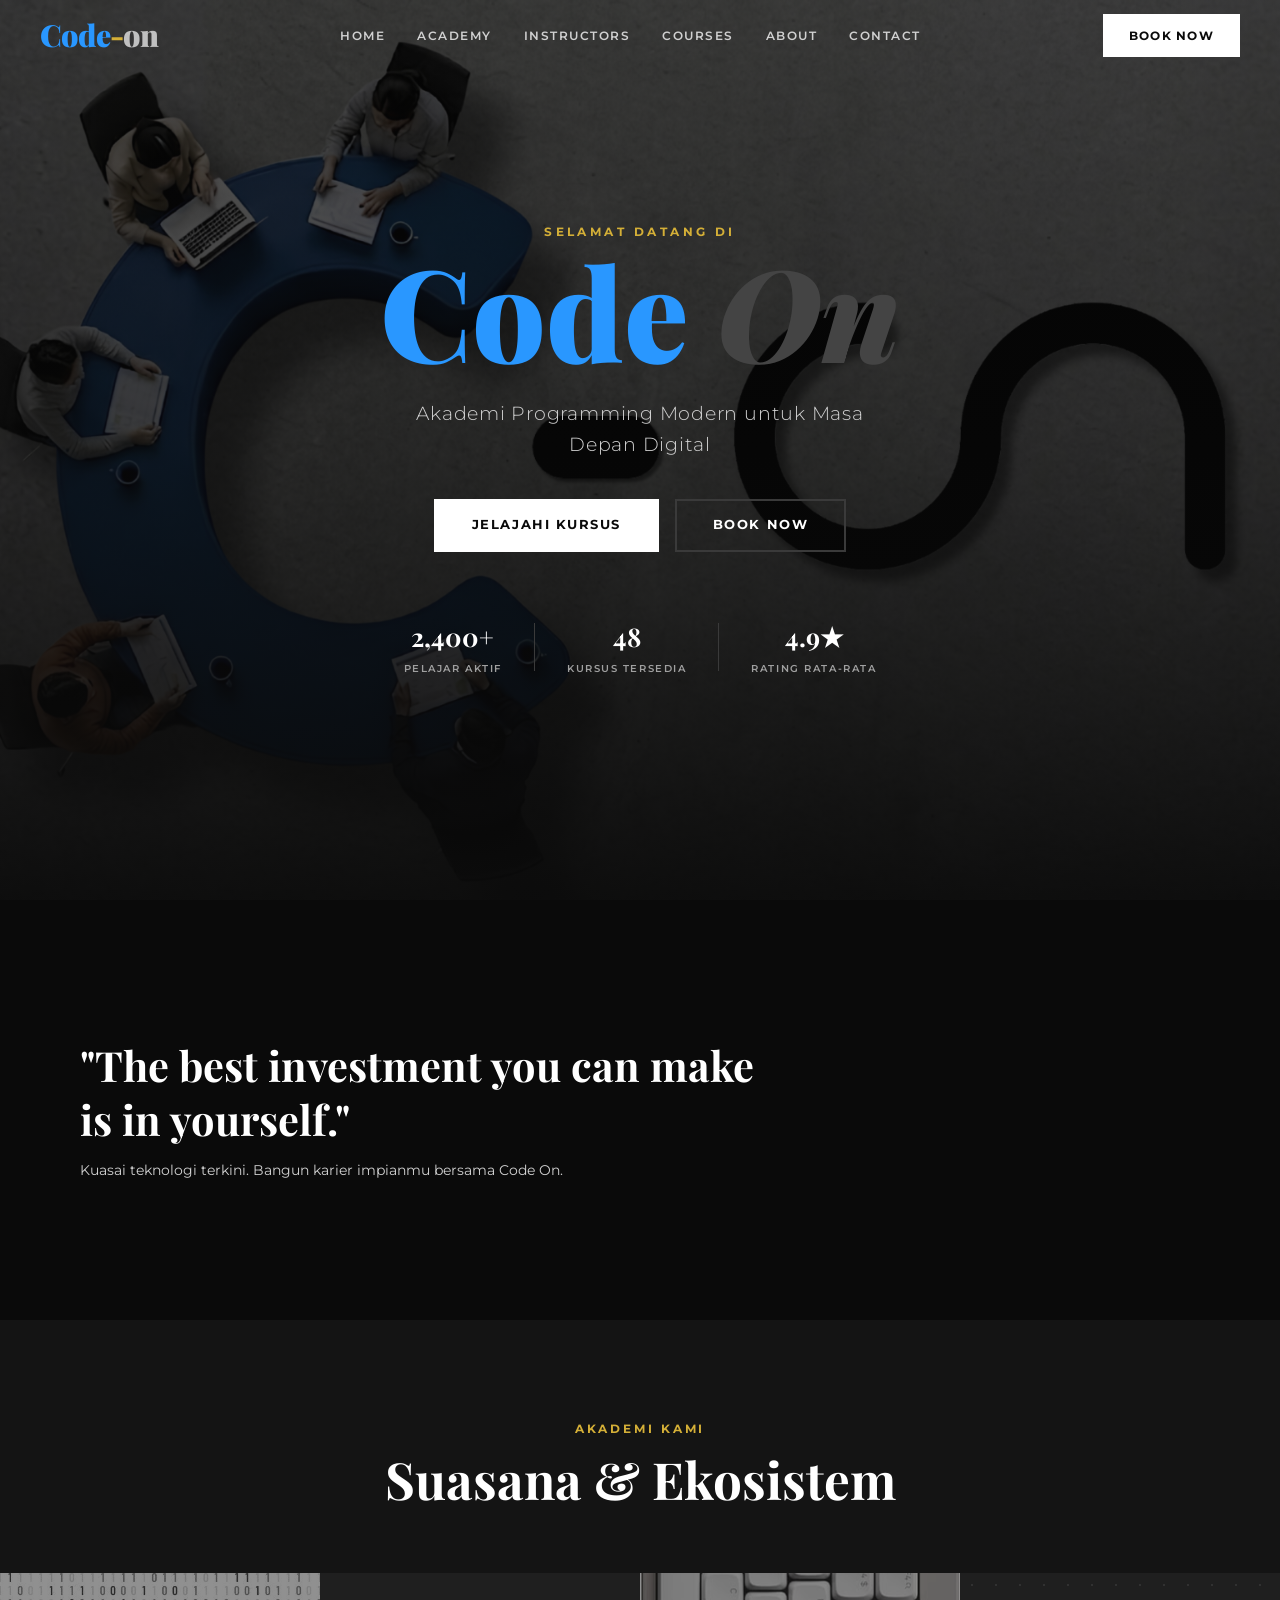
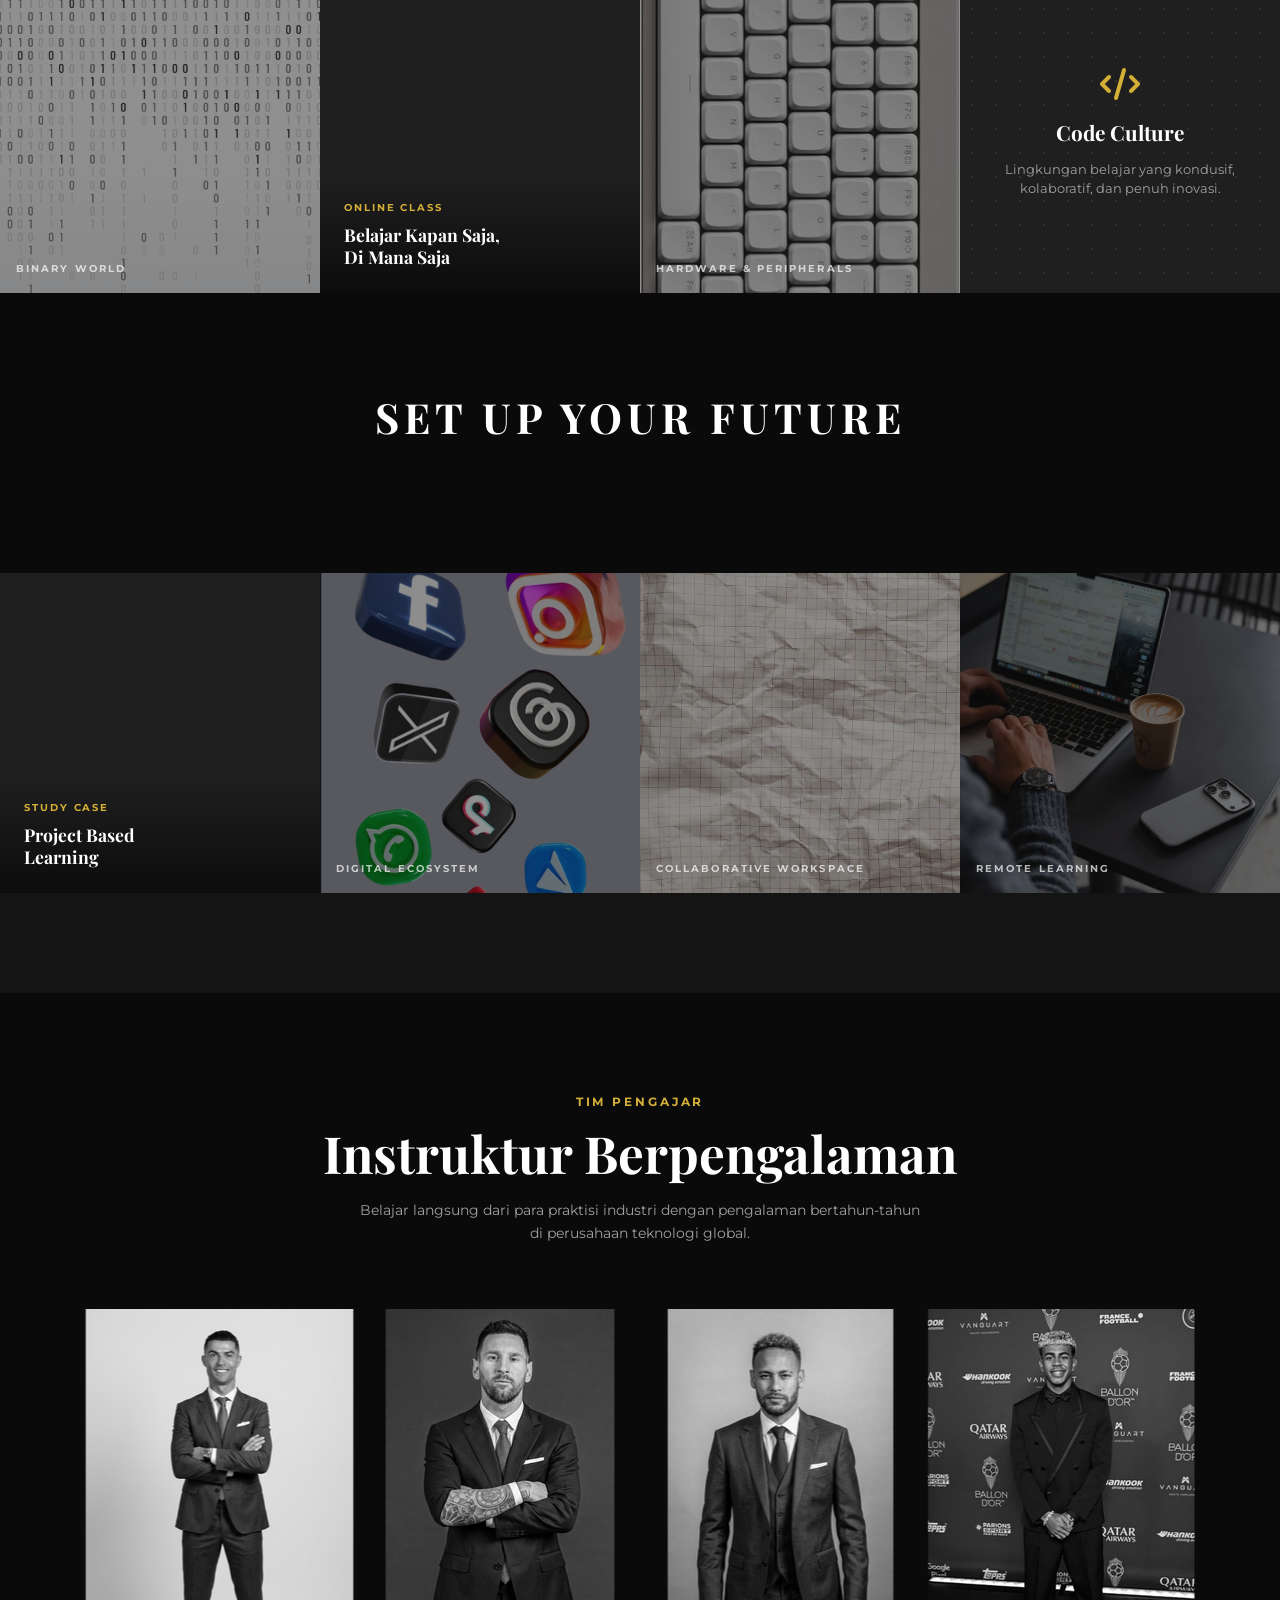
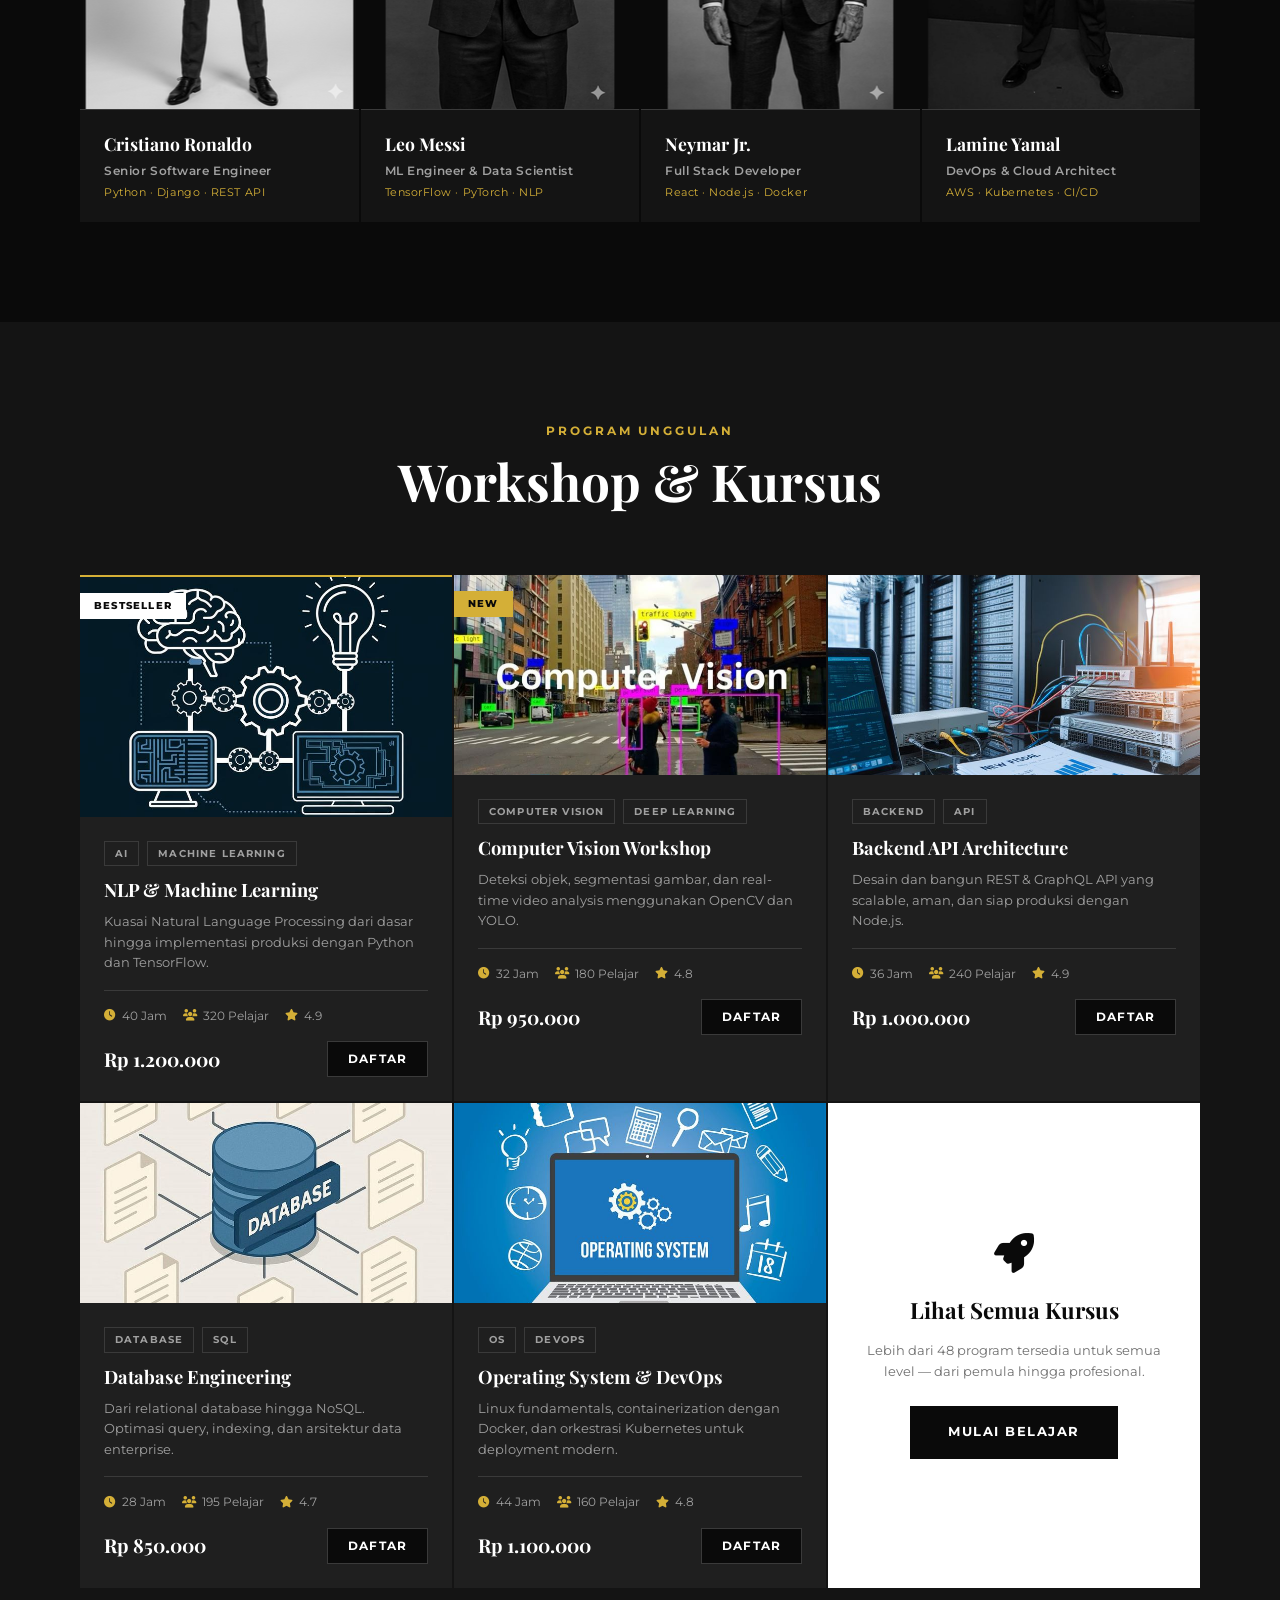
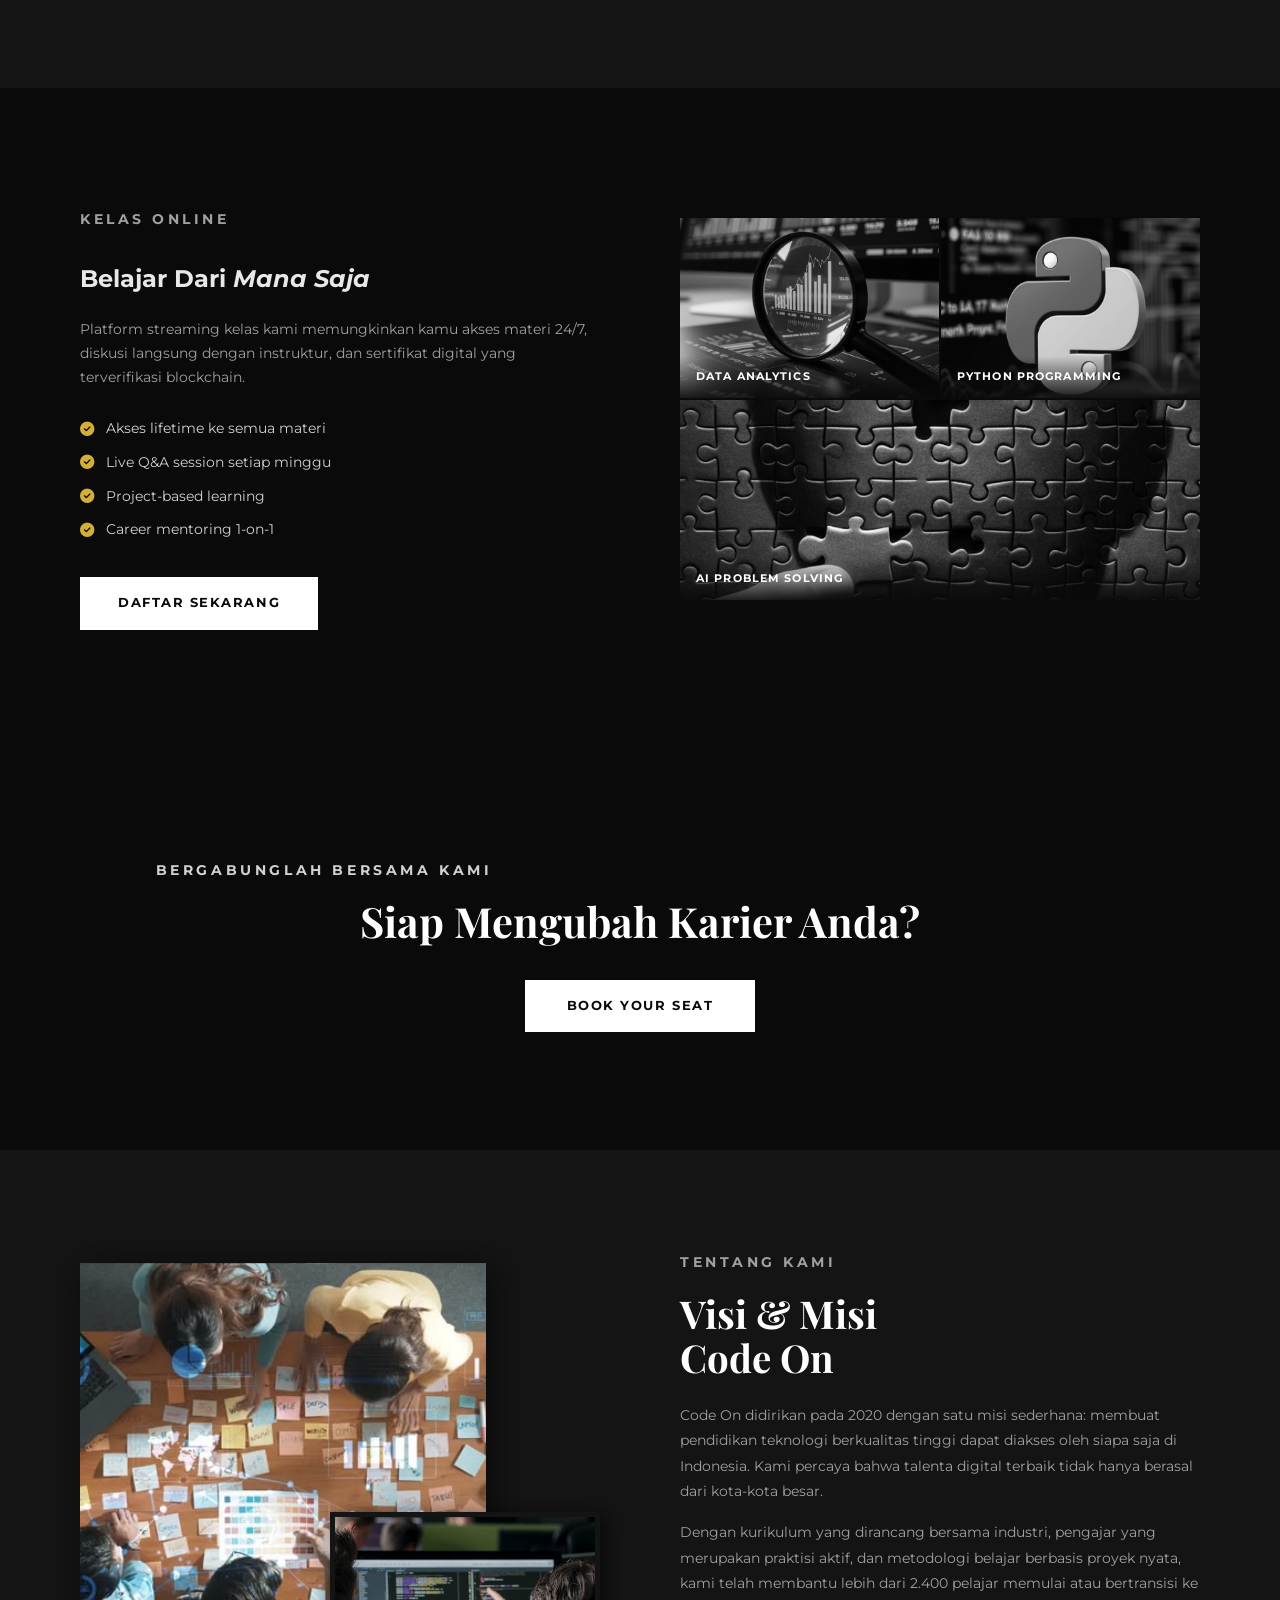
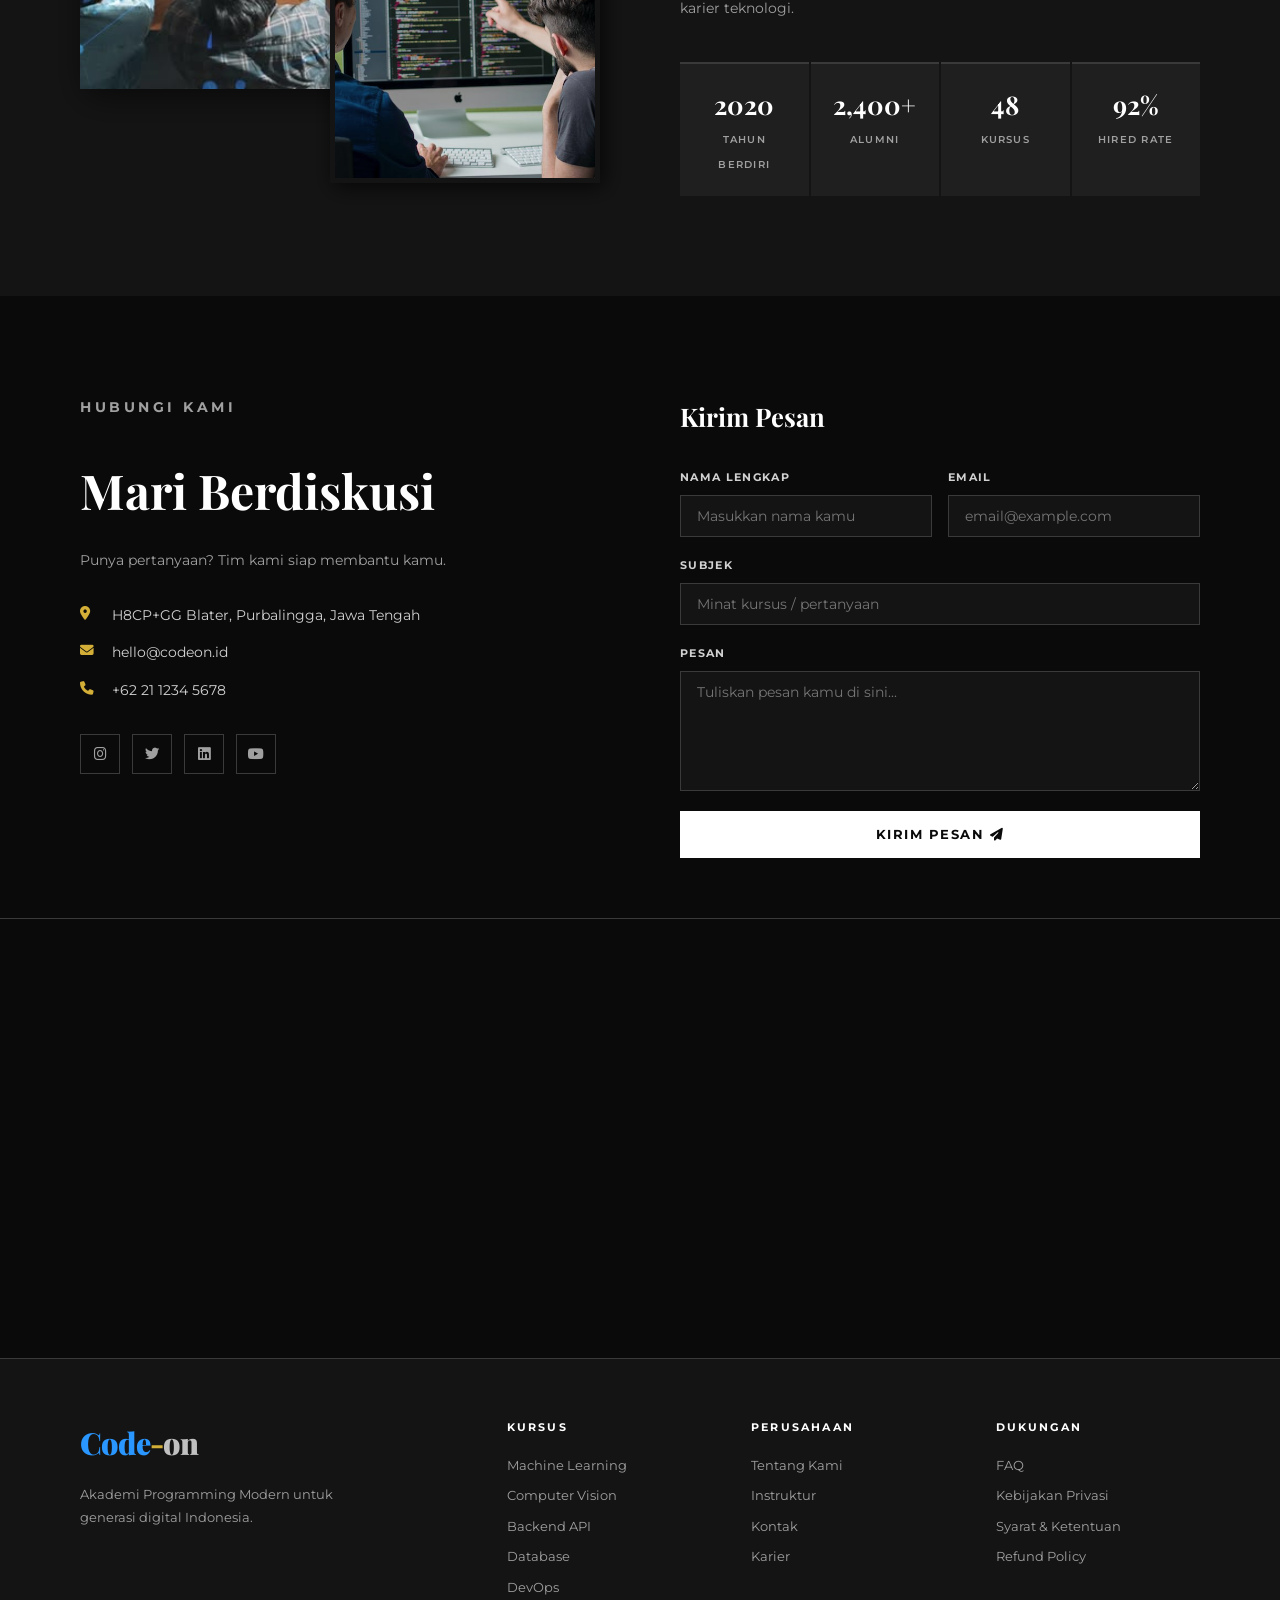
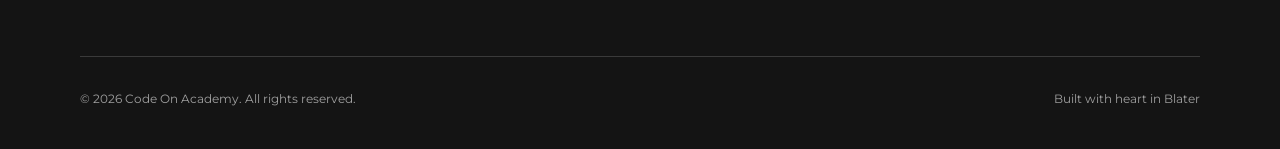
==== index.html @ 101a2666 "first commit" ====
<!DOCTYPE html>
<html lang="id">
<head>
  <meta charset="UTF-8" />
  <meta name="viewport" content="width=device-width, initial-scale=1.0" />
  <title>Code On – Akademi Programming Modern</title>
  <link rel="stylesheet" href="style.css" />
  <link href="https://fonts.googleapis.com/css2?family=Playfair+Display:ital,wght@0,400;0,700;0,900;1,400&family=Montserrat:wght@300;400;500;600;700&display=swap" rel="stylesheet" />
  <link rel="stylesheet" href="https://cdnjs.cloudflare.com/ajax/libs/font-awesome/6.5.0/css/all.min.css" />
</head>
<body>

  <header id="navbar">
    <div class="nav-container">
      <div class="logo">
        <span class="logo-c" >Code</span><span class="logo-dash">-</span><span class="logo-on">on</span>
      </div>
      <nav class="nav-links">
        <a href="#hero">Home</a>
        <a href="#mosaic">Academy</a>
        <a href="#instructors">Instructors</a>
        <a href="#workshops">Courses</a>
        <a href="#about">About</a>
        <a href="#contact">Contact</a>
      </nav>
      <a href="booking.html" class="nav-cta">Book Now</a>
      <button class="hamburger" id="hamburger"><i class="fas fa-bars"></i></button>
    </div>
    <div class="mobile-menu" id="mobileMenu">
      <a href="#hero">Home</a>
      <a href="#mosaic">Academy</a>
      <a href="#instructors">Instructors</a>
      <a href="#workshops">Courses</a>
      <a href="#about">About</a>
      <a href="#contact">Contact</a>
      <a href="booking.html" class="mobile-cta">Book Now</a>
    </div>
  </header>

  <!-- ============================================================
       HERO SECTION — background: aset/hero_parallax/hero_coba.jpg
       ============================================================ -->
  <section id="hero" class="hero-section">
    <div class="hero-parallax"></div>
    <div class="hero-overlay"></div>
    <div class="hero-content">
      <p class="hero-sub fade-up">Selamat Datang di</p>
      <h1 class="hero-title fade-up delay-1">
        <span class="title-code">Code</span>
        <span class="title-on"> On</span>
      </h1>
      <p class="hero-tagline fade-up delay-2">Akademi Programming Modern untuk Masa Depan Digital</p>
      <div class="hero-btns fade-up delay-3">
        <a href="#workshops" class="btn-primary">Jelajahi Kursus</a>
        <a href="booking.html" class="btn-secondary">Book Now</a>
      </div>
      <div class="hero-stats fade-up delay-4">
        <div class="stat"><span class="stat-num">2,400+</span><span class="stat-label">Pelajar Aktif</span></div>
        <div class="stat-divider"></div>
        <div class="stat"><span class="stat-num">48</span><span class="stat-label">Kursus Tersedia</span></div>
        <div class="stat-divider"></div>
        <div class="stat"><span class="stat-num">4.9★</span><span class="stat-label">Rating Rata-rata</span></div>
      </div>
    </div>
    
  </section>

  <!-- Parallax Strip 1 — setelah hero -->
  <section class="parallax-strip strip-1">
    <div class="strip-overlay"></div>
    <div class="strip-text">
      <h2>"The best investment you can make is in yourself."</h2>
      <p>Kuasai teknologi terkini. Bangun karier impianmu bersama Code On.</p>
    </div>
  </section>

  <!-- ============================================================
       MOSAIC SECTION — 1 grid utuh: 4 kolom × 2 baris = 8 kotak
       Urutan: img1 · video1 · img2 · teks | video2 · img3 · img4 · img5
       ============================================================ -->
<section id="mosaic" class="mosaic-section" style="padding-bottom: 0;">
    <div class="section-header">
      <p class="section-eyebrow">Akademi Kami</p>
      <h2 class="section-title">Suasana & Ekosistem</h2>
    </div>

    <div class="mosaic-grid">
      <div class="mosaic-cell cell-img">
        <div class="img-placeholder mosaic-img-1">
          <div class="img-overlay"></div>
          <div class="img-caption">Binary World</div>
        </div>
      </div>

      <div class="mosaic-cell cell-video">
        <div class="video-bg">
          <video autoplay loop muted playsinline style="position:absolute;inset:0;width:100%;height:100%;object-fit:cover;opacity:.5;">
            <source src="aset/video/video_1.mp4" type="video/mp4">
          </video>
          <div class="video-overlay-text">
            <span class="v-tag">ONLINE CLASS</span>
            <h4>Belajar Kapan Saja,<br/>Di Mana Saja</h4>
          </div>
        </div>
      </div>

      <div class="mosaic-cell cell-img">
        <div class="img-placeholder mosaic-img-2">
          <div class="img-overlay"></div>
          <div class="img-caption">Hardware & Peripherals</div>
        </div>
      </div>

      <div class="mosaic-cell cell-text polkadot">
        <div class="cell-inner">
          <i class="fas fa-code cell-icon"></i>
          <h3>Code Culture</h3>
          <p>Lingkungan belajar yang kondusif, kolaboratif, dan penuh inovasi.</p>
        </div>
      </div>
    </div>
  </section>

 <section class="parallax-strip strip-2" style="height:280px; margin: 0;">
    <div class="strip-overlay"></div>
    <div class="strip-text center" style="text-align:center;">
      <h2 style="letter-spacing:5px;">SET UP YOUR FUTURE</h2>
    </div>
  </section>

  <section class="mosaic-section" style="padding-top: 0;">
    <div class="mosaic-grid">
      <div class="mosaic-cell cell-video">
        <div class="video-bg">
          <video autoplay loop muted playsinline style="position:absolute;inset:0;width:100%;height:100%;object-fit:cover;opacity:.5;">
            <source src="aset/video/video_2.mp4" type="video/mp4">
          </video>
          <div class="video-overlay-text">
            <span class="v-tag">STUDY CASE</span>
            <h4>Project Based<br/>Learning</h4>
          </div>
        </div>
      </div>

      <div class="mosaic-cell cell-img">
        <div class="img-placeholder mosaic-img-3">
          <div class="img-overlay"></div>
          <div class="img-caption">Digital Ecosystem</div>
        </div>
      </div>

      <div class="mosaic-cell cell-img">
        <div class="img-placeholder mosaic-img-4">
          <div class="img-overlay"></div>
          <div class="img-caption">Collaborative Workspace</div>
        </div>
      </div>

      <div class="mosaic-cell cell-img">
        <div class="img-placeholder mosaic-img-5">
          <div class="img-overlay"></div>
          <div class="img-caption">Remote Learning</div>
        </div>
      </div>
    </div>
  </section>

  <!-- ============================================================
       INSTRUCTORS
       ============================================================ -->
  <section id="instructors" class="instructors-section">
    <div class="section-header light">
      <p class="section-eyebrow">Tim Pengajar</p>
      <h2 class="section-title">Instruktur Berpengalaman</h2>
      <p class="section-desc">Belajar langsung dari para praktisi industri dengan pengalaman bertahun-tahun di perusahaan teknologi global.</p>
    </div>
    <div class="instructors-grid">
      <div class="instructor-card">
        <div class="instructor-img img-inst-1">
          <div class="inst-overlay">
            <div class="inst-social"><a href="#"><i class="fab fa-linkedin"></i></a><a href="#"><i class="fab fa-github"></i></a></div>
          </div>
        </div>
        <div class="instructor-info">
          <h3>Cristiano Ronaldo</h3>
          <p class="inst-title">Senior Software Engineer</p>
          <p class="inst-spec">Python · Django · REST API</p>
        </div>
      </div>
      <div class="instructor-card">
        <div class="instructor-img img-inst-2">
          <div class="inst-overlay">
            <div class="inst-social"><a href="#"><i class="fab fa-linkedin"></i></a><a href="#"><i class="fab fa-github"></i></a></div>
          </div>
        </div>
        <div class="instructor-info">
          <h3>Leo Messi</h3>
          <p class="inst-title">ML Engineer &amp; Data Scientist</p>
          <p class="inst-spec">TensorFlow · PyTorch · NLP</p>
        </div>
      </div>
      <div class="instructor-card">
        <div class="instructor-img img-inst-3">
          <div class="inst-overlay">
            <div class="inst-social"><a href="#"><i class="fab fa-linkedin"></i></a><a href="#"><i class="fab fa-github"></i></a></div>
          </div>
        </div>
        <div class="instructor-info">
          <h3>Neymar Jr.</h3>
          <p class="inst-title">Full Stack Developer</p>
          <p class="inst-spec">React · Node.js · Docker</p>
        </div>
      </div>
      <div class="instructor-card">
        <div class="instructor-img img-inst-4">
          <div class="inst-overlay">
            <div class="inst-social"><a href="#"><i class="fab fa-linkedin"></i></a><a href="#"><i class="fab fa-github"></i></a></div>
          </div>
        </div>
        <div class="instructor-info">
          <h3>Lamine Yamal</h3>
          <p class="inst-title">DevOps &amp; Cloud Architect</p>
          <p class="inst-spec">AWS · Kubernetes · CI/CD</p>
        </div>
      </div>
    </div>
  </section>

  <!-- ============================================================
       WORKSHOPS & COURSES
       ============================================================ -->
  <section id="workshops" class="workshops-section">
    <div class="section-header">
      <p class="section-eyebrow">Program Unggulan</p>
      <h2 class="section-title">Workshop &amp; Kursus</h2>
    </div>
    <div class="courses-grid">
      <div class="course-card featured">
        <div class="course-thumb thumb-ws1">
          <div class="course-badge">Bestseller</div>
          <div class="course-overlay"><a href="booking.html" class="btn-book">Book Now</a></div>
        </div>
        <div class="course-info">
          <div class="course-tags"><span class="tag">AI</span><span class="tag">Machine Learning</span></div>
          <h3>NLP &amp; Machine Learning</h3>
          <p>Kuasai Natural Language Processing dari dasar hingga implementasi produksi dengan Python dan TensorFlow.</p>
          <div class="course-meta">
            <span><i class="fas fa-clock"></i> 40 Jam</span>
            <span><i class="fas fa-users"></i> 320 Pelajar</span>
            <span><i class="fas fa-star"></i> 4.9</span>
          </div>
          <div class="course-price">
            <span class="price">Rp 1.200.000</span>
            <a href="booking.html" class="btn-enroll">Daftar</a>
          </div>
        </div>
      </div>
      <div class="course-card">
        <div class="course-thumb thumb-ws2">
          <div class="course-badge new">New</div>
          <div class="course-overlay"><a href="booking.html" class="btn-book">Book Now</a></div>
        </div>
        <div class="course-info">
          <div class="course-tags"><span class="tag">Computer Vision</span><span class="tag">Deep Learning</span></div>
          <h3>Computer Vision Workshop</h3>
          <p>Deteksi objek, segmentasi gambar, dan real-time video analysis menggunakan OpenCV dan YOLO.</p>
          <div class="course-meta">
            <span><i class="fas fa-clock"></i> 32 Jam</span>
            <span><i class="fas fa-users"></i> 180 Pelajar</span>
            <span><i class="fas fa-star"></i> 4.8</span>
          </div>
          <div class="course-price">
            <span class="price">Rp 950.000</span>
            <a href="booking.html" class="btn-enroll">Daftar</a>
          </div>
        </div>
      </div>
      <div class="course-card">
        <div class="course-thumb thumb-ws3">
          <div class="course-overlay"><a href="booking.html" class="btn-book">Book Now</a></div>
        </div>
        <div class="course-info">
          <div class="course-tags"><span class="tag">Backend</span><span class="tag">API</span></div>
          <h3>Backend API Architecture</h3>
          <p>Desain dan bangun REST &amp; GraphQL API yang scalable, aman, dan siap produksi dengan Node.js.</p>
          <div class="course-meta">
            <span><i class="fas fa-clock"></i> 36 Jam</span>
            <span><i class="fas fa-users"></i> 240 Pelajar</span>
            <span><i class="fas fa-star"></i> 4.9</span>
          </div>
          <div class="course-price">
            <span class="price">Rp 1.000.000</span>
            <a href="booking.html" class="btn-enroll">Daftar</a>
          </div>
        </div>
      </div>
      <div class="course-card">
        <div class="course-thumb thumb-ws4">
          <div class="course-overlay"><a href="booking.html" class="btn-book">Book Now</a></div>
        </div>
        <div class="course-info">
          <div class="course-tags"><span class="tag">Database</span><span class="tag">SQL</span></div>
          <h3>Database Engineering</h3>
          <p>Dari relational database hingga NoSQL. Optimasi query, indexing, dan arsitektur data enterprise.</p>
          <div class="course-meta">
            <span><i class="fas fa-clock"></i> 28 Jam</span>
            <span><i class="fas fa-users"></i> 195 Pelajar</span>
            <span><i class="fas fa-star"></i> 4.7</span>
          </div>
          <div class="course-price">
            <span class="price">Rp 850.000</span>
            <a href="booking.html" class="btn-enroll">Daftar</a>
          </div>
        </div>
      </div>
      <div class="course-card">
        <div class="course-thumb thumb-ws5">
          <div class="course-overlay"><a href="booking.html" class="btn-book">Book Now</a></div>
        </div>
        <div class="course-info">
          <div class="course-tags"><span class="tag">OS</span><span class="tag">DevOps</span></div>
          <h3>Operating System &amp; DevOps</h3>
          <p>Linux fundamentals, containerization dengan Docker, dan orkestrasi Kubernetes untuk deployment modern.</p>
          <div class="course-meta">
            <span><i class="fas fa-clock"></i> 44 Jam</span>
            <span><i class="fas fa-users"></i> 160 Pelajar</span>
            <span><i class="fas fa-star"></i> 4.8</span>
          </div>
          <div class="course-price">
            <span class="price">Rp 1.100.000</span>
            <a href="booking.html" class="btn-enroll">Daftar</a>
          </div>
        </div>
      </div>
      <div class="course-card cta-card">
        <div class="cta-card-inner">
          <i class="fas fa-rocket cta-icon"></i>
          <h3>Lihat Semua Kursus</h3>
          <p>Lebih dari 48 program tersedia untuk semua level — dari pemula hingga profesional.</p>
          <a href="booking.html" class="btn-primary">Mulai Belajar</a>
        </div>
      </div>
    </div>
  </section>

  <!-- ============================================================
       ONLINE CLASSES
       ============================================================ -->
  <section class="online-section">
    <div class="online-grid">
      <div class="online-text">
        <p class="section-eyebrow">Kelas Online</p>
        <h2>Belajar Dari <em>Mana Saja</em></h2>
        <p>Platform streaming kelas kami memungkinkan kamu akses materi 24/7, diskusi langsung dengan instruktur, dan sertifikat digital yang terverifikasi blockchain.</p>
        <ul class="online-features">
          <li><i class="fas fa-check-circle"></i> Akses lifetime ke semua materi</li>
          <li><i class="fas fa-check-circle"></i> Live Q&amp;A session setiap minggu</li>
          <li><i class="fas fa-check-circle"></i> Project-based learning</li>
          <li><i class="fas fa-check-circle"></i> Career mentoring 1-on-1</li>
        </ul>
        <a href="booking.html" class="btn-primary">Daftar Sekarang</a>
      </div>
      <div class="online-cards">
        <div class="oc-card oc-card-1">
          <div class="oc-thumb thumb-oc1"></div>
          <div class="oc-label">Data Analytics</div>
        </div>
        <div class="oc-card oc-card-2">
          <div class="oc-thumb thumb-oc2"></div>
          <div class="oc-label">Python Programming</div>
        </div>
        <div class="oc-card oc-card-3">
          <div class="oc-thumb thumb-oc3"></div>
          <div class="oc-label">AI Problem Solving</div>
        </div>
      </div>
    </div>
  </section>

  <!-- Parallax Strip 3 -->
  <section class="parallax-strip strip-3">
    <div class="strip-overlay"></div>
    <div class="strip-text center">
      <p class="strip-eyebrow">Bergabunglah Bersama Kami</p>
      <h2>Siap Mengubah Karier Anda?</h2>
      <a href="booking.html" class="btn-white">Book Your Seat</a>
    </div>
  </section>

  <!-- ============================================================
       ABOUT US
       ============================================================ -->
  <section id="about" class="about-section">
    <div class="about-grid">
      <div class="about-images">
        <div class="about-img-main img-about1"></div>
        <div class="about-img-sub img-about2"></div>
      </div>
      <div class="about-text">
        <p class="section-eyebrow">Tentang Kami</p>
        <h2 class="section-title">Visi &amp; Misi<br/>Code On</h2>
        <p>Code On didirikan pada 2020 dengan satu misi sederhana: membuat pendidikan teknologi berkualitas tinggi dapat diakses oleh siapa saja di Indonesia. Kami percaya bahwa talenta digital terbaik tidak hanya berasal dari kota-kota besar.</p>
        <p>Dengan kurikulum yang dirancang bersama industri, pengajar yang merupakan praktisi aktif, dan metodologi belajar berbasis proyek nyata, kami telah membantu lebih dari 2.400 pelajar memulai atau bertransisi ke karier teknologi.</p>
        <div class="about-stats">
          <div class="astat"><span>2020</span><small>Tahun Berdiri</small></div>
          <div class="astat"><span>2,400+</span><small>Alumni</small></div>
          <div class="astat"><span>48</span><small>Kursus</small></div>
          <div class="astat"><span>92%</span><small>Hired Rate</small></div>
        </div>
      </div>
    </div>
  </section>

  <!-- ============================================================
       CONTACT — map dikeluarkan dari grid, full-width di bawah
       ============================================================ -->
  <section id="contact" class="contact-section">
    <div class="contact-grid">
      <div class="contact-info">
        <p class="section-eyebrow">Hubungi Kami</p>
        <h2>Mari Berdiskusi</h2>
        <p>Punya pertanyaan? Tim kami siap membantu kamu.</p>
        <div class="contact-details">
          <div class="cd-item"><i class="fas fa-map-marker-alt"></i><span>H8CP+GG Blater, Purbalingga, Jawa Tengah</span></div>
          <div class="cd-item"><i class="fas fa-envelope"></i><span>hello@codeon.id</span></div>
          <div class="cd-item"><i class="fas fa-phone"></i><span>+62 21 1234 5678</span></div>
        </div>
        <div class="contact-social">
          <a href="#"><i class="fab fa-instagram"></i></a>
          <a href="#"><i class="fab fa-twitter"></i></a>
          <a href="#"><i class="fab fa-linkedin"></i></a>
          <a href="#"><i class="fab fa-youtube"></i></a>
        </div>
      </div>

      <div class="contact-form-wrap">
        <form id="contactForm" class="contact-form">
          <h3>Kirim Pesan</h3>
          <div class="form-row">
            <div class="form-group">
              <label>Nama Lengkap</label>
              <input type="text" placeholder="Masukkan nama kamu" required />
            </div>
            <div class="form-group">
              <label>Email</label>
              <input type="email" placeholder="email@example.com" required />
            </div>
          </div>
          <div class="form-group">
            <label>Subjek</label>
            <input type="text" placeholder="Minat kursus / pertanyaan" />
          </div>
          <div class="form-group">
            <label>Pesan</label>
            <textarea rows="5" placeholder="Tuliskan pesan kamu di sini..."></textarea>
          </div>
          <button type="submit" class="btn-primary full-width">Kirim Pesan <i class="fas fa-paper-plane"></i></button>
        </form>
      </div>
    </div><!-- /contact-grid -->

<div class="map-full-container">
    <div class="map-embed">
      <iframe
        src="https://maps.google.com/maps?q=H8CP%2BGG,%20Blater,%20Kec.%20Kalimanah,%20Kabupaten%20Purbalingga&t=&z=15&ie=UTF8&iwloc=&output=embed"
        allowfullscreen="" loading="lazy" referrerpolicy="no-referrer-when-downgrade">
      </iframe>
    </div>
  </div>

  </section>

  <!-- ============================================================
       FOOTER
       ============================================================ -->
  <footer class="footer">
    <div class="footer-top">
      <div class="footer-brand">
        <div class="logo"><span class="logo-c">Code</span><span class="logo-dash">-</span><span class="logo-on">on</span></div>
        <p>Akademi Programming Modern untuk generasi digital Indonesia.</p>
      </div>
      <div class="footer-links">
        <div class="fl-col">
          <h4>Kursus</h4>
          <a href="#">Machine Learning</a>
          <a href="#">Computer Vision</a>
          <a href="#">Backend API</a>
          <a href="#">Database</a>
          <a href="#">DevOps</a>
        </div>
        <div class="fl-col">
          <h4>Perusahaan</h4>
          <a href="#about">Tentang Kami</a>
          <a href="#instructors">Instruktur</a>
          <a href="#contact">Kontak</a>
          <a href="#">Karier</a>
        </div>
        <div class="fl-col">
          <h4>Dukungan</h4>
          <a href="#">FAQ</a>
          <a href="#">Kebijakan Privasi</a>
          <a href="#">Syarat &amp; Ketentuan</a>
          <a href="#">Refund Policy</a>
        </div>
      </div>
    </div>
    <div class="footer-bottom">
      <span>© 2026 Code On Academy. All rights reserved.</span>
      <span>Built with heart in Blater</span>
    </div>
  </footer>

  <script src="script.js"></script>
</body>
</html>
---- style.css ----
/* ================================================================
   CODE ON ACADEMY — style.css (REVISI LENGKAP)
   ================================================================ */

/* ---- CSS VARIABLES ---- */
:root {
  /* FIX 1a: --black dikembalikan ke hitam pekat #0a0a0a */
  --black:      #0a0a0a;
  --black2:     #141414;
  --black3:     #1f1f1f;
  --dark:       #2a2a2a;
  --dark2:      #3a3a3a;
  --mid:        #707070;
  --grey:       #a0a0a0;
  --light-grey: #d1d1d1;
  --off-white:  #e8e8e8;
  --white:      #f5f5f5;
  --pure-white: #ffffff;
  --accent:     #d4af37;
  --accent2:    #c0c0c0;
  --blue:       #2997ff;

  --font-display: 'Playfair Display', serif;
  --font-body:    'Montserrat', sans-serif;

  --nav-h: 72px;
}

/* ---- RESET ---- */
*, *::before, *::after { box-sizing: border-box; margin: 0; padding: 0; }
html { scroll-behavior: smooth; }
body {
  font-family: var(--font-body);
  background: var(--black);
  color: var(--off-white);
  overflow-x: hidden;
  line-height: 1.6;
}
img { max-width: 100%; display: block; }
a { text-decoration: none; color: inherit; }
ul { list-style: none; }
input, select, textarea, button { font-family: var(--font-body); }

/* ================================================================
   NAVBAR
   ================================================================ */
#navbar {
  position: fixed;
  top: 0; left: 0; right: 0;
  z-index: 1000;
  height: var(--nav-h);
  transition: background .3s, border-bottom .3s;
  border-bottom: 1px solid transparent;
}
#navbar.scrolled {
  background: rgba(10,10,10,.96);
  border-bottom: 1px solid var(--dark2);
  backdrop-filter: blur(12px);
}
.nav-container {
  max-width: 1280px;
  margin: 0 auto;
  height: 100%;
  display: flex;
  align-items: center;
  justify-content: space-between;
  padding: 0 40px;
  gap: 32px;
}
.logo {
  font-family: var(--font-display);
  font-size: 1.9rem;
  font-weight: 900;
  letter-spacing: -1px;
  cursor: pointer;
}
.logo-c    { color: var(--blue); }
.logo-dash { color: var(--accent); }
.logo-on   { color: var(--accent2); }

.nav-links { display: flex; gap: 32px; }
.nav-links a {
  font-size: .78rem;
  font-weight: 600;
  letter-spacing: .12em;
  text-transform: uppercase;
  color: var(--light-grey);
  transition: color .2s;
  position: relative;
}
.nav-links a::after {
  content: '';
  position: absolute;
  bottom: -4px; left: 0;
  width: 0; height: 1px;
  background: var(--accent);
  transition: width .3s;
}
.nav-links a:hover { color: var(--pure-white); }
.nav-links a:hover::after { width: 100%; }

.nav-cta {
  font-size: .78rem;
  font-weight: 700;
  letter-spacing: .1em;
  text-transform: uppercase;
  padding: 10px 24px;
  background: var(--pure-white);
  color: var(--black);
  border: 2px solid var(--pure-white);
  transition: background .2s, color .2s;
}
.nav-cta:hover { background: transparent; color: var(--pure-white); }
.nav-cta.outline { background: transparent; color: var(--pure-white); }
.nav-cta.outline:hover { background: var(--pure-white); color: var(--black); }

.hamburger {
  display: none;
  background: none; border: none;
  color: var(--white); font-size: 1.4rem;
  cursor: pointer;
}
.mobile-menu {
  display: none;
  flex-direction: column;
  background: var(--black2);
  border-top: 1px solid var(--dark2);
  padding: 20px 40px;
  gap: 16px;
}
.mobile-menu a {
  font-size: .85rem;
  font-weight: 600;
  letter-spacing: .1em;
  text-transform: uppercase;
  color: var(--light-grey);
  padding: 8px 0;
  border-bottom: 1px solid var(--dark2);
}
.mobile-menu.open { display: flex; }
.mobile-cta {
  background: var(--pure-white);
  color: var(--black) !important;
  text-align: center;
  padding: 12px !important;
  border: none !important;
  font-weight: 700 !important;
}

/* ================================================================
   BUTTONS
   ================================================================ */
.btn-primary {
  display: inline-block;
  padding: 14px 36px;
  background: var(--pure-white);
  color: var(--black);
  font-size: .8rem;
  font-weight: 700;
  letter-spacing: .12em;
  text-transform: uppercase;
  border: 2px solid var(--pure-white);
  transition: background .2s, color .2s;
  cursor: pointer;
}
.btn-primary:hover { background: transparent; color: var(--pure-white); }

.btn-secondary {
  display: inline-block;
  padding: 14px 36px;
  background: transparent;
  color: var(--pure-white);
  font-size: .8rem;
  font-weight: 700;
  letter-spacing: .12em;
  text-transform: uppercase;
  border: 2px solid var(--dark2);
  transition: border-color .2s, color .2s;
  cursor: pointer;
}
.btn-secondary:hover { border-color: var(--pure-white); }

.btn-white {
  display: inline-block;
  padding: 14px 40px;
  background: var(--pure-white);
  color: var(--black);
  font-size: .8rem;
  font-weight: 700;
  letter-spacing: .12em;
  text-transform: uppercase;
  border: 2px solid var(--pure-white);
  transition: background .2s, color .2s;
  cursor: pointer;
}
.btn-white:hover { background: transparent; color: var(--pure-white); }

.btn-book {
  display: inline-block;
  padding: 10px 24px;
  background: var(--pure-white);
  color: var(--black);
  font-size: .75rem;
  font-weight: 700;
  letter-spacing: .1em;
  text-transform: uppercase;
  border: 2px solid var(--pure-white);
  transition: background .2s, color .2s;
}
.btn-book:hover { background: transparent; color: var(--pure-white); }

.btn-enroll {
  display: inline-block;
  padding: 8px 20px;
  background: var(--black);
  color: var(--pure-white);
  font-size: .72rem;
  font-weight: 700;
  letter-spacing: .1em;
  text-transform: uppercase;
  border: 1px solid var(--dark2);
  transition: border-color .2s, background .2s;
}
.btn-enroll:hover { border-color: var(--pure-white); background: var(--pure-white); color: var(--black); }
.full-width { width: 100%; text-align: center; }

/* ================================================================
   SECTION SHARED STYLES
   ================================================================ */
.section-header { text-align: center; margin-bottom: 64px; }
.section-eyebrow {
  font-size: .72rem;
  font-weight: 700;
  letter-spacing: .25em;
  text-transform: uppercase;
  color: var(--accent);
  margin-bottom: 12px;
}
.section-title {
  font-family: var(--font-display);
  font-size: clamp(2rem, 4vw, 3.2rem);
  font-weight: 700;
  color: var(--pure-white);
  line-height: 1.15;
}
.section-desc {
  max-width: 560px;
  margin: 16px auto 0;
  color: var(--grey);
  font-size: .9rem;
}

/* ================================================================
   FADE-UP ANIMATIONS
   ================================================================ */
.fade-up { opacity: 0; transform: translateY(28px); animation: fadeUp .7s forwards; }
.delay-1 { animation-delay: .15s; }
.delay-2 { animation-delay: .3s; }
.delay-3 { animation-delay: .45s; }
.delay-4 { animation-delay: .6s; }

@keyframes fadeUp {
  to { opacity: 1; transform: translateY(0); }
}

/* ================================================================
   HERO SECTION — FIX 3: background 100vh dengan hero_coba.png
   ================================================================ */
.hero-section {
  position: relative;
  min-height: 100vh;
  display: flex;
  align-items: center;
  justify-content: center;
  overflow: hidden;
  background: var(--black);
}
.hero-parallax {
  position: absolute;
  inset: -80px;
  /* FIX 3: memanggil hero_coba.png, menutupi seluruh 100vh */
  background-image: url('aset/hero_parallax/hero_coba.png');
  background-size: cover;
  background-position: center;
  background-attachment: fixed;
  filter: grayscale(30%) brightness(0.55);
  z-index: 0;
}
.hero-overlay {
  position: absolute;
  inset: 0;
  background: linear-gradient(
    to bottom,
    rgba(10,10,10,.4) 0%,
    rgba(10,10,10,.6) 50%,
    rgba(10,10,10,.95) 100%
  );
  z-index: 1;
}
.hero-content {
  position: relative;
  z-index: 2;
  text-align: center;
  padding: 0 24px;
  max-width: 860px;
}
.hero-sub {
  font-size: .72rem;
  font-weight: 700;
  letter-spacing: .3em;
  text-transform: uppercase;
  color: var(--accent);
  margin-bottom: 0px;
}
.hero-title {
  font-family: var(--font-display);
  font-size: clamp(4rem, 10vw, 9rem);
  font-weight: 900;
  line-height: 1;
  margin-top: 5px;
  margin-bottom: 24px;
}
.title-code { color: var(--blue); }
/* FIX 1b: .title-on — syntax diperbaiki, warna #444444 */
.title-on   { color: #444444; font-style: italic; }

.hero-tagline {
  font-size: clamp(.9rem, 2vw, 1.2rem);
  font-weight: 300;
  color: var(--light-grey);
  letter-spacing: .04em;
  margin-bottom: 40px;
  max-width: 520px;
  margin-left: auto;
  margin-right: auto;
}
.hero-btns { display: flex; gap: 16px; justify-content: center; flex-wrap: wrap; margin-bottom: 64px; }
.hero-stats { display: flex; align-items: center; justify-content: center; gap: 32px; flex-wrap: wrap; }
.stat { display: flex; flex-direction: column; align-items: center; gap: 4px; }
.stat-num { font-family: var(--font-display); font-size: 1.6rem; font-weight: 700; color: var(--pure-white); }
.stat-label { font-size: .65rem; font-weight: 600; letter-spacing: .15em; text-transform: uppercase; color: var(--grey); }
.stat-divider { width: 1px; height: 48px; background: var(--dark2); }
.hero-scroll-hint { position: absolute; bottom: 40px; left: 50%; transform: translateX(-50%); z-index: 2; display: flex; flex-direction: column; align-items: center; gap: 8px; color: var(--grey); font-size: .65rem; letter-spacing: .2em; text-transform: uppercase; }
.scroll-line { width: 1px; height: 48px; background: var(--grey); animation: scrollPulse 2s ease infinite; }
@keyframes scrollPulse {
  0%,100% { opacity: .3; transform: scaleY(1); }
  50%     { opacity: 1;  transform: scaleY(1.3); }
}

/* ================================================================
   PARALLAX STRIPS
   ================================================================ */
.parallax-strip {
  position: relative;
  height: 420px;
  display: flex;
  align-items: center;
  justify-content: center;
  overflow: hidden;
}
.strip-1 { background-image: url('aset/parallax/parallax_1.jpg'); background-size: cover; background-attachment: fixed; background-position: center; }
.strip-2 { background-image: url('aset/parallax/parallax_2.jpg'); background-size: cover; background-attachment: fixed; background-position: center; }
.strip-3 { background-image: url('aset/parallax/parallax_3.jpg'); background-size: cover; background-attachment: fixed; background-position: center; }

.strip-overlay { position: absolute; inset: 0; background: rgba(10,10,10,.72); }
.strip-text { position: relative; z-index: 1; text-align: left; max-width: 1280px; width: 100%; padding: 0 80px; }
.strip-text.center { text-align: center; padding: 0 24px; }
.strip-eyebrow { font-size: .7rem; font-weight: 700; letter-spacing: .25em; text-transform: uppercase; color: var(--accent); margin-bottom: 12px; }
.strip-text h2 { font-family: var(--font-display); font-size: clamp(1.6rem, 3.5vw, 2.6rem); font-weight: 700; color: var(--pure-white); line-height: 1.3; max-width: 680px; }
.strip-text.center h2 { max-width: 100%; margin-bottom: 32px; }
.strip-text p { color: var(--light-grey); font-size: .9rem; margin-top: 12px; max-width: 600px; }

/* ================================================================
   MOSAIC SECTION — FIX 4: satu grid utuh 4×2 (8 kotak)
   ================================================================ */
.mosaic-section { background: var(--black2); padding: 100px 0; }
.mosaic-section .section-header { padding: 0 80px; }

.mosaic-grid {
  display: grid;
  grid-template-columns: repeat(4, 1fr);
  grid-auto-rows: 320px;
  gap: 0;
  width: 100%;
}

/* Fallback class untuk grid bawah (tidak digunakan tapi dibiarkan) */
.mosaic-grid-bottom {
  display: grid;
  grid-template-columns: repeat(4, 1fr);
  grid-auto-rows: 320px;
  gap: 0;
  width: 100%;
}

.mosaic-cell { position: relative; overflow: hidden; }

/* Text cells */
.cell-text { display: flex; align-items: center; justify-content: center; padding: 32px; }
.cell-text .cell-inner { text-align: center; }
.cell-icon { font-size: 2rem; color: var(--accent); margin-bottom: 16px; display: block; }
.cell-text h3 { font-family: var(--font-display); font-size: 1.3rem; font-weight: 700; color: var(--pure-white); margin-bottom: 10px; }
.cell-text p { font-size: .8rem; color: var(--grey); line-height: 1.5; }

.polkadot { background-color: var(--black3); background-image: radial-gradient(circle, rgba(255,255,255,.08) 1px, transparent 1px); background-size: 24px 24px; }
.lined { background-color: var(--dark); background-image: repeating-linear-gradient(0deg, transparent, transparent 23px, rgba(255,255,255,.04) 23px, rgba(255,255,255,.04) 24px); }
.accent { background: var(--pure-white); }
.accent .cell-icon { color: var(--black); }
.accent h3 { color: var(--black); }
.accent p { color: var(--dark2); }
.big-num { font-family: var(--font-display); font-size: 3.5rem; font-weight: 900; color: var(--black); line-height: 1; display: block; margin-bottom: 8px; }

/* Image cells */
.img-placeholder { width: 100%; height: 100%; background-size: cover; background-position: center; position: relative; transition: transform .6s ease; }
.mosaic-cell:hover .img-placeholder { transform: scale(1.04); }
.img-overlay { position: absolute; inset: 0; background: rgba(10,10,10,.45); transition: background .4s; }
.mosaic-cell:hover .img-overlay { background: rgba(10,10,10,.2); }
.img-caption { position: absolute; bottom: 16px; left: 16px; font-size: .65rem; font-weight: 700; letter-spacing: .2em; text-transform: uppercase; color: rgba(255,255,255,.7); z-index: 2; }

/* FIX 4: Tambah mosaic-img-4 yang hilang */
.mosaic-img-1 { background-image: url('aset/mosaic/mosaic_1.jpg'); }
.mosaic-img-2 { background-image: url('aset/mosaic/mosaic_2.jpg'); }
.mosaic-img-3 { background-image: url('aset/mosaic/mosaic_3.png'); }
.mosaic-img-4 { background-image: url('aset/mosaic/mosaic_4.jpg'); }
.mosaic-img-5 { background-image: url('aset/mosaic/mosaic_5.jpg'); }

/* Video cell */
.cell-video { background: var(--black3); }
.video-bg { width: 100%; height: 100%; position: relative; display: flex; align-items: center; justify-content: center; }
.video-overlay-text { position: absolute; bottom: 0; left: 0; right: 0; padding: 24px; background: linear-gradient(to top, rgba(10,10,10,.9), transparent); z-index: 2; }
.v-tag { font-size: .6rem; font-weight: 700; letter-spacing: .2em; text-transform: uppercase; color: var(--accent); display: block; margin-bottom: 8px; }
.video-overlay-text h4 { font-family: var(--font-display); font-size: 1.1rem; font-weight: 700; color: var(--pure-white); line-height: 1.3; }

/* ================================================================
   INSTRUCTORS
   ================================================================ */
.instructors-section { background: var(--black); padding: 100px 80px; }
.instructors-grid { display: grid; grid-template-columns: repeat(4, 1fr); gap: 2px; max-width: 1280px; margin: 0 auto; }
.instructor-card { position: relative; overflow: hidden; }

.instructor-img {
  width: 100%;
  height: 400px;
  background-size: cover;
  background-position: center top;
  filter: grayscale(100%);
  transition: filter .5s ease;
  position: relative;
}
.instructor-card:hover .instructor-img { filter: grayscale(0%); }

.img-inst-1 { background-image: url('aset/instruktur/instruktur_1.png'); }
.img-inst-2 { background-image: url('aset/instruktur/instruktur_2.png'); }
.img-inst-3 { background-image: url('aset/instruktur/instruktur_3.png'); }
.img-inst-4 { background-image: url('aset/instruktur/instruktur_4.png'); }

.inst-overlay { position: absolute; inset: 0; background: rgba(10,10,10,.55); opacity: 0; transition: opacity .4s; display: flex; align-items: flex-start; justify-content: flex-end; padding: 20px; }
.instructor-card:hover .inst-overlay { opacity: 1; }
.inst-social { display: flex; gap: 12px; }
.inst-social a { width: 36px; height: 36px; border: 1px solid rgba(255,255,255,.5); display: flex; align-items: center; justify-content: center; color: var(--pure-white); font-size: .85rem; transition: background .2s, border-color .2s; }
.inst-social a:hover { background: var(--pure-white); color: var(--black); }

.instructor-info { padding: 20px 24px; background: var(--black2); border-top: 1px solid var(--dark2); }
.instructor-info h3 { font-family: var(--font-display); font-size: 1.1rem; font-weight: 700; color: var(--pure-white); margin-bottom: 4px; }
.inst-title { font-size: .72rem; font-weight: 600; letter-spacing: .05em; color: var(--grey); margin-bottom: 4px; }
.inst-spec { font-size: .68rem; color: var(--accent); letter-spacing: .05em; }

/* ================================================================
   WORKSHOPS & COURSES
   ================================================================ */
.workshops-section { background: var(--black2); padding: 100px 80px; }
.courses-grid { display: grid; grid-template-columns: repeat(3, 1fr); gap: 2px; max-width: 1280px; margin: 0 auto; }
.course-card { background: var(--black3); overflow: hidden; transition: transform .3s; position: relative; }
.course-card:hover { transform: translateY(-4px); }

.course-thumb { width: 100%; height: 200px; background-size: cover; background-position: center; position: relative; overflow: hidden; transition: transform .5s; }
.course-card:hover .course-thumb { transform: scale(1.04); }

.thumb-ws1 { background-image: url('aset/work_shop/work_shop_1.jpg'); }
.thumb-ws2 { background-image: url('aset/work_shop/work_shop_2.jpg'); }
.thumb-ws3 { background-image: url('aset/work_shop/work_shop_3.jpg'); }
.thumb-ws4 { background-image: url('aset/work_shop/work_shop_4.jpg'); }
.thumb-ws5 { background-image: url('aset/work_shop/work_shop_5.jpg'); }

.course-badge { position: absolute; top: 16px; left: 0; background: var(--pure-white); color: var(--black); font-size: .62rem; font-weight: 800; letter-spacing: .12em; text-transform: uppercase; padding: 5px 14px; }
.course-badge.new { background: var(--accent); color: var(--black); }

.course-overlay { position: absolute; inset: 0; background: rgba(10,10,10,.6); display: flex; align-items: center; justify-content: center; opacity: 0; transition: opacity .3s; }
.course-card:hover .course-overlay { opacity: 1; }

.course-info { padding: 24px; }
.course-tags { display: flex; gap: 8px; flex-wrap: wrap; margin-bottom: 12px; }
.tag { font-size: .6rem; font-weight: 700; letter-spacing: .12em; text-transform: uppercase; padding: 4px 10px; border: 1px solid var(--dark2); color: var(--grey); }
.course-info h3 { font-family: var(--font-display); font-size: 1.15rem; font-weight: 700; color: var(--pure-white); margin-bottom: 10px; line-height: 1.3; }
.course-info p { font-size: .8rem; color: var(--grey); line-height: 1.6; margin-bottom: 16px; }
.course-meta { display: flex; gap: 16px; flex-wrap: wrap; margin-bottom: 16px; padding-top: 16px; border-top: 1px solid var(--dark2); }
.course-meta span { font-size: .72rem; color: var(--grey); display: flex; align-items: center; gap: 6px; }
.course-meta i { color: var(--accent); }
.course-price { display: flex; align-items: center; justify-content: space-between; }
.price { font-family: var(--font-display); font-size: 1.2rem; font-weight: 700; color: var(--pure-white); }

.course-card.featured .course-thumb { height: 240px; }
.course-card.featured { border-top: 2px solid var(--accent); }
.cta-card { background: var(--pure-white); display: flex; align-items: center; justify-content: center; }
.cta-card-inner { text-align: center; padding: 40px 32px; }
.cta-icon { font-size: 2.5rem; color: var(--black); margin-bottom: 20px; display: block; }
.cta-card-inner h3 { font-family: var(--font-display); font-size: 1.4rem; font-weight: 700; color: var(--black); margin-bottom: 12px; }
.cta-card-inner p { font-size: .82rem; color: var(--mid); margin-bottom: 24px; line-height: 1.6; }
.cta-card .btn-primary { background: var(--black); color: var(--pure-white); border-color: var(--black); }
.cta-card .btn-primary:hover { background: transparent; color: var(--black); }

/* ================================================================
   ONLINE CLASSES SECTION
   ================================================================ */
.online-section { background: var(--black); padding: 100px 80px; }
.online-grid { display: grid; grid-template-columns: 1fr 1fr; gap: 80px; align-items: center; max-width: 1280px; margin: 0 auto; }
.online-text .section-title { text-align: left; font-size: clamp(1.8rem, 3vw, 2.6rem); }
.online-text .section-title em { font-style: italic; color: var(--accent); }
.online-text > p { color: var(--grey); font-size: .88rem; line-height: 1.7; margin: 20px 0 28px; }
.online-features { display: flex; flex-direction: column; gap: 12px; margin-bottom: 36px; }
.online-features li { display: flex; align-items: center; gap: 12px; font-size: .85rem; color: var(--light-grey); }
.online-features li i { color: var(--accent); font-size: .9rem; }

.online-cards { display: grid; grid-template-columns: repeat(2, 1fr); gap: 2px; }
.oc-card { position: relative; overflow: hidden; }
.oc-card-3 { grid-column: 1 / span 2; }
.oc-thumb { width: 100%; height: 180px; background-size: cover; background-position: center; filter: grayscale(100%); transition: filter .4s, transform .5s; }
.oc-card-3 .oc-thumb { height: 200px; }
.oc-card:hover .oc-thumb { filter: grayscale(0%); transform: scale(1.04); }
.thumb-oc1 { background-image: url('aset/online_class/online_class_1.jpg'); }
.thumb-oc2 { background-image: url('aset/online_class/online_class_2.jpg'); }
.thumb-oc3 { background-image: url('aset/online_class/online_class_3.jpg'); }
.oc-label { position: absolute; bottom: 0; left: 0; right: 0; padding: 12px 16px; background: linear-gradient(to top, rgba(10,10,10,.9), transparent); font-size: .7rem; font-weight: 700; letter-spacing: .1em; text-transform: uppercase; color: var(--pure-white); }

/* ================================================================
   ABOUT SECTION — FIX 5: posisi gambar diperbaiki agar tidak
   tumpang-tindih berantakan; container height + absolute sizing
   ================================================================ */
.about-section { background: var(--black2); padding: 100px 80px; }
.about-grid { display: grid; grid-template-columns: 1fr 1fr; gap: 80px; align-items: center; max-width: 1280px; margin: 0 auto; }

.about-images {
  position: relative;
  height: 520px;     /* tinggi kontainer tetap */
}
.about-img-main {
  position: absolute;
  top: 0;
  left: 0;
  width: 78%;        /* lebih lebar, dominan */
  height: 82%;       /* hampir penuh atas */
  background-size: cover;
  background-position: center;
  filter: grayscale(20%);
  z-index: 1;
  box-shadow: 6px 6px 32px rgba(0,0,0,.6);
}
.about-img-sub {
  position: absolute;
  bottom: 0;
  right: 0;
  width: 52%;        /* lebih kecil, aksen */
  height: 52%;
  background-size: cover;
  background-position: center;
  border: 5px solid var(--black2);  /* bingkai kontras */
  filter: grayscale(20%);
  z-index: 2;        /* di atas gambar utama */
  box-shadow: 4px 4px 20px rgba(0,0,0,.7);
}
.img-about1 { background-image: url('aset/about_us/about_us_1.jpg'); }
.img-about2 { background-image: url('aset/about_us/about_us_2.jpg'); }

.about-text .section-title { text-align: left; font-size: clamp(1.8rem, 3vw, 2.6rem); margin-bottom: 24px; }
.about-text > p { font-size: .88rem; color: var(--grey); line-height: 1.8; margin-bottom: 16px; }
.about-stats { display: grid; grid-template-columns: repeat(4, 1fr); gap: 2px; margin-top: 40px; }
.astat { background: var(--black3); padding: 20px 16px; text-align: center; border-top: 2px solid var(--dark2); }
.astat span { font-family: var(--font-display); font-size: 1.6rem; font-weight: 700; color: var(--pure-white); display: block; }
.astat small { font-size: .65rem; font-weight: 600; letter-spacing: .12em; text-transform: uppercase; color: var(--grey); }

/* ================================================================
   CONTACT SECTION — FIX 2: map dikeluarkan, full-width 100vw
   ================================================================ */
.contact-section {
  background: var(--black);
  padding: 100px 80px 0;  /* bottom-padding 0 agar map mepet tepi */
}
.contact-grid {
  display: grid;
  grid-template-columns: 1fr 1fr;
  gap: 80px;
  max-width: 1280px;
  margin: 0 auto;
  padding-bottom: 60px; /* jarak antara form dan map */
}
.contact-info h2 { font-family: var(--font-display); font-size: clamp(2rem, 4vw, 3rem); font-weight: 700; color: var(--pure-white); margin: 12px 0 20px; }
.contact-info > p { font-size: .88rem; color: var(--grey); line-height: 1.7; margin-bottom: 32px; }
.contact-details { display: flex; flex-direction: column; gap: 16px; margin-bottom: 32px; }
.cd-item { display: flex; align-items: flex-start; gap: 16px; font-size: .85rem; color: var(--light-grey); }
.cd-item i { color: var(--accent); width: 16px; margin-top: 2px; flex-shrink: 0; }

.contact-social { display: flex; gap: 12px; margin-bottom: 40px; }
.contact-social a { width: 40px; height: 40px; border: 1px solid var(--dark2); display: flex; align-items: center; justify-content: center; color: var(--grey); font-size: .9rem; transition: border-color .2s, color .2s, background .2s; }
.contact-social a:hover { border-color: var(--pure-white); color: var(--black); background: var(--pure-white); }

.contact-form h3 { font-family: var(--font-display); font-size: 1.6rem; font-weight: 700; color: var(--pure-white); margin-bottom: 32px; }
.form-row { display: grid; grid-template-columns: 1fr 1fr; gap: 16px; }
.form-group { display: flex; flex-direction: column; gap: 8px; margin-bottom: 20px; }
.form-group label { font-size: .7rem; font-weight: 700; letter-spacing: .12em; text-transform: uppercase; color: var(--light-grey); }
.form-group input, .form-group select, .form-group textarea { background: var(--black2); border: 1px solid var(--dark2); color: var(--off-white); padding: 12px 16px; font-size: .85rem; outline: none; transition: border-color .2s; -webkit-appearance: none; }
.form-group input:focus, .form-group select:focus, .form-group textarea:focus { border-color: var(--pure-white); }
.form-group textarea { resize: vertical; min-height: 120px; }
.form-group small { font-size: .72rem; color: var(--mid); }

/* FIX 2: MAP FULL-WIDTH — keluar dari padding contact-section */
.map-full-container {
  position: relative;
  /* Breakout dari padding 80px di kiri & kanan */
  width: calc(100% + 160px);
  margin-left: -80px;
  margin-right: -80px;
}

.map-embed {
  position: relative;
  width: 100%;
  height: 440px;
  overflow: hidden;
  border: none;
  border-top: 1px solid var(--dark2);
}
.map-embed iframe {
  width: 100%;
  height: 100%;
  border: 0;
  display: block;
  filter: invert(90%) hue-rotate(180deg) contrast(105%);
}

/* FIX 2: Bouncing red arrow — posisi tengah peta */
.map-arrow {
  position: absolute;
  top: 50%;
  left: 50%;
  transform: translate(-50%, -50%);
  z-index: 10;
  display: flex;
  flex-direction: column;
  align-items: center;
  gap: 6px;
  pointer-events: none;
  animation: mapBounce 1.3s ease-in-out infinite;
}
.map-arrow i {
  font-size: 2.8rem;
  color: #e53935;
  filter: drop-shadow(0 3px 8px rgba(0,0,0,.6));
}
.map-arrow span {
  font-size: .62rem;
  font-weight: 700;
  letter-spacing: .2em;
  text-transform: uppercase;
  color: var(--pure-white);
  background: rgba(10,10,10,.75);
  padding: 4px 10px;
  white-space: nowrap;
}

@keyframes mapBounce {
  0%, 100% { transform: translate(-50%, -50%); }
  50%       { transform: translate(-50%, calc(-50% - 16px)); }
}

/* ================================================================
   FOOTER
   ================================================================ */
.footer { background: var(--black2); border-top: 1px solid var(--dark2); padding: 60px 80px 40px; }
.footer-top { display: grid; grid-template-columns: 1fr 2fr; gap: 80px; margin-bottom: 48px; }
.footer-brand > p { font-size: .82rem; color: var(--grey); line-height: 1.7; margin-top: 16px; max-width: 280px; }
.footer-links { display: grid; grid-template-columns: repeat(3, 1fr); gap: 40px; }
.fl-col h4 { font-size: .68rem; font-weight: 700; letter-spacing: .2em; text-transform: uppercase; color: var(--pure-white); margin-bottom: 20px; }
.fl-col a { display: block; font-size: .8rem; color: var(--grey); margin-bottom: 10px; transition: color .2s; }
.fl-col a:hover { color: var(--pure-white); }
.footer-bottom { display: flex; justify-content: space-between; align-items: center; padding-top: 32px; border-top: 1px solid var(--dark2); font-size: .75rem; color: var(--grey); flex-wrap: wrap; gap: 12px; }

/* ================================================================
   BOOKING PAGE
   ================================================================ */
body.booking-page { background: var(--black3); }
.booking-hero { position: relative; height: 340px; display: flex; align-items: flex-end; justify-content: flex-start; padding: 0 80px 60px; overflow: hidden; margin-top: var(--nav-h); }
.booking-hero-bg { position: absolute; inset: 0; background-image: url('aset/parallax/parallax_2.jpg'); background-size: cover; background-position: center; filter: grayscale(50%) brightness(.5); }
.booking-hero-overlay { position: absolute; inset: 0; background: linear-gradient(to right, rgba(10,10,10,.85) 40%, transparent); }
.booking-hero-content { position: relative; z-index: 1; }
.booking-hero-content h1 { font-family: var(--font-display); font-size: clamp(2.5rem, 6vw, 5rem); font-weight: 900; color: var(--pure-white); line-height: 1.1; margin: 8px 0 12px; }
.booking-hero-content h1 em { font-style: italic; color: var(--accent); }
.booking-hero-content p { font-size: .9rem; color: var(--light-grey); max-width: 480px; }
.booking-section { padding: 60px 80px 100px; max-width: 1400px; margin: 0 auto; }
.booking-wrapper { display: grid; grid-template-columns: 380px 1fr; gap: 32px; align-items: start; }
.booking-summary { background: var(--black2); border: 1px solid var(--dark2); padding: 36px; position: sticky; top: calc(var(--nav-h) + 20px); }
.booking-summary h3 { font-family: var(--font-display); font-size: 1.2rem; font-weight: 700; color: var(--pure-white); margin-bottom: 24px; display: flex; align-items: center; gap: 12px; }
.summary-course-select { margin-bottom: 24px; }
.summary-course-select label { font-size: .68rem; font-weight: 700; letter-spacing: .15em; text-transform: uppercase; color: var(--grey); display: block; margin-bottom: 8px; }
.summary-course-select select { width: 100%; background: var(--black3); border: 1px solid var(--dark2); color: var(--off-white); padding: 10px 14px; font-size: .82rem; outline: none; }
.summary-detail { border-top: 1px solid var(--dark2); padding-top: 20px; margin-bottom: 24px; }
.sd-row { display: flex; justify-content: space-between; align-items: flex-start; padding: 8px 0; border-bottom: 1px solid rgba(255,255,255,.04); gap: 12px; }
.sd-row span { font-size: .75rem; color: var(--grey); flex-shrink: 0; }
.sd-row strong { font-size: .8rem; color: var(--off-white); text-align: right; }
.sd-row.total-row { border-top: 1px solid var(--dark2); border-bottom: none; margin-top: 8px; padding-top: 12px; }
.sd-row.total-row strong { font-size: 1rem; color: var(--pure-white); }
.sd-row.highlight { background: rgba(212,175,55,.05); padding-left: 6px; padding-right: 6px; }
.price-accent { color: var(--accent) !important; font-size: 1rem !important; }
.line-through { text-decoration: line-through; color: var(--mid) !important; }

/* Summary includes */
.summary-includes { margin-bottom: 24px; }
.summary-includes h4 {
  font-size: .65rem;
  font-weight: 700;
  letter-spacing: .15em;
  text-transform: uppercase;
  color: var(--light-grey);
  margin-bottom: 12px;
  border-top: 1px solid var(--dark2);
  padding-top: 20px;
}
.summary-includes ul { display: flex; flex-direction: column; gap: 9px; }
.summary-includes li {
  display: flex;
  align-items: center;
  gap: 10px;
  font-size: .78rem;
  color: var(--grey);
}
.summary-includes li i { color: var(--accent); font-size: .72rem; flex-shrink: 0; }

/* Summary guarantee */
.summary-guarantee {
  display: flex;
  align-items: center;
  gap: 12px;
  padding: 14px 16px;
  background: rgba(212,175,55,.08);
  border: 1px solid rgba(212,175,55,.25);
  font-size: .75rem;
  color: var(--accent);
  line-height: 1.5;
}
.summary-guarantee i { font-size: 1.1rem; flex-shrink: 0; }

.booking-form-container { background: var(--black2); border: 1px solid var(--dark2); padding: 40px; }
.booking-steps { display: flex; align-items: center; margin-bottom: 40px; padding-bottom: 32px; border-bottom: 1px solid var(--dark2); }
.step { display: flex; align-items: center; gap: 10px; flex-shrink: 0; }
.step-num { width: 32px; height: 32px; border: 2px solid var(--dark2); display: flex; align-items: center; justify-content: center; font-size: .75rem; font-weight: 700; color: var(--grey); transition: background .3s, border-color .3s, color .3s; }
.step.active .step-num { background: var(--pure-white); border-color: var(--pure-white); color: var(--black); }
/* FIX 1c: step completed */
.step.completed .step-num { background: var(--dark2); border-color: var(--dark2); color: var(--pure-white); }
.step-label { font-size: .72rem; font-weight: 700; letter-spacing: .1em; text-transform: uppercase; color: var(--grey); }
.step.active .step-label { color: var(--pure-white); }
.step.completed .step-label { color: var(--mid); }
.step-line { flex: 1; height: 1px; background: var(--dark2); margin: 0 16px; }
.booking-step-content h3 { font-family: var(--font-display); font-size: 1.5rem; font-weight: 700; color: var(--pure-white); margin-bottom: 8px; }
.step-desc { font-size: .85rem; color: var(--grey); margin-bottom: 28px; }
.hidden { display: none !important; }
.form-actions { display: flex; justify-content: flex-end; margin-top: 32px; gap: 16px; }
.form-actions.two-col { justify-content: space-between; }

/* ================================================================
   PAYMENT OPTIONS — FIX 6: Styling lengkap UI pembayaran bank
   ================================================================ */
.payment-methods { display: flex; flex-direction: column; gap: 12px; margin-bottom: 8px; }

.payment-option {
  background: var(--black3);
  border: 1.5px solid var(--dark2);
  border-radius: 4px;
  cursor: pointer;
  transition: border-color .25s;
}
.payment-option:hover { border-color: var(--mid); }
.payment-option.selected { border-color: var(--pure-white); }

.po-header {
  padding: 16px 20px;
  display: flex;
  align-items: center;
  gap: 14px;
}
.po-radio {
  width: 18px; height: 18px;
  border-radius: 50%;
  border: 2px solid var(--grey);
  flex-shrink: 0;
  transition: border-color .2s, background .2s;
}
.payment-option.selected .po-radio {
  border-color: var(--pure-white);
  background: var(--pure-white);
}
.po-icon { font-size: 1.1rem; color: var(--accent); width: 24px; text-align: center; flex-shrink: 0; }
.po-info strong { display: block; color: var(--pure-white); font-size: .88rem; margin-bottom: 2px; }
.po-info small  { color: var(--grey); font-size: .72rem; }

.po-detail {
  display: none;
  padding: 0 20px 20px;
  border-top: 1px solid var(--dark2);
  padding-top: 20px;
}
.payment-option.selected .po-detail { display: block; }

/* --- Bank Transfer — Grid Pilihan Bank --- */
.bank-options {
  display: grid;
  grid-template-columns: repeat(5, 1fr);
  gap: 8px;
  margin-bottom: 20px;
}
.bank-opt {
  display: flex;
  flex-direction: column;
  align-items: center;
  gap: 7px;
  padding: 10px 6px;
  background: var(--black2);
  border: 1.5px solid var(--dark2);
  cursor: pointer;
  transition: border-color .2s, background .2s;
  text-align: center;
}
.bank-opt:hover { border-color: var(--grey); background: rgba(255,255,255,.03); }
.bank-opt.active { border-color: var(--accent); }

.bank-logo {
  width: 44px;
  height: 28px;
  display: flex;
  align-items: center;
  justify-content: center;
  font-size: .62rem;
  font-weight: 800;
  letter-spacing: .04em;
  border-radius: 3px;
}
.bank-logo.bca     { background: #0066AE; color: #fff; }
.bank-logo.bri     { background: #003F7D; color: #fff; }
.bank-logo.bni     { background: #F15A22; color: #fff; }
.bank-logo.mandiri { background: #006CB5; color: #fff; }
.bank-logo.bsi     { background: #3B8C45; color: #fff; }

.bank-opt span {
  font-size: .6rem;
  font-weight: 600;
  color: var(--grey);
  letter-spacing: .03em;
}

/* --- Detail Nomor Rekening --- */
.bank-details {
  background: var(--black);
  border: 1px solid var(--dark2);
  padding: 4px 16px 8px;
  margin-bottom: 20px;
}
.bd-row {
  display: flex;
  align-items: center;
  padding: 10px 0;
  border-bottom: 1px solid rgba(255,255,255,.04);
  gap: 12px;
}
.bd-row:last-child { border-bottom: none; }
.bd-row > span { font-size: .72rem; color: var(--grey); flex: 1 0 110px; }
.bd-row > strong { font-size: .82rem; color: var(--off-white); flex: 1; }
.bd-row.total-row > strong { color: var(--accent); font-size: .95rem; }

/* Tombol Copy */
.copy-btn {
  background: var(--dark2);
  border: 1px solid var(--dark2);
  color: var(--light-grey);
  padding: 5px 12px;
  font-size: .68rem;
  font-weight: 700;
  letter-spacing: .08em;
  text-transform: uppercase;
  cursor: pointer;
  transition: background .2s, color .2s, border-color .2s;
  white-space: nowrap;
  flex-shrink: 0;
}
.copy-btn:hover { background: var(--pure-white); color: var(--black); border-color: var(--pure-white); }

/* --- Upload Bukti Transfer --- */
.file-upload {
  border: 2px dashed var(--dark2);
  padding: 32px 20px;
  text-align: center;
  cursor: pointer;
  transition: border-color .25s, background .25s;
  display: flex;
  flex-direction: column;
  align-items: center;
  gap: 8px;
  background: var(--black);
  border-radius: 2px;
}
.file-upload:hover {
  border-color: var(--mid);
  background: rgba(255,255,255,.02);
}
.file-upload i     { font-size: 2rem; color: var(--grey); }
.file-upload span  { font-size: .82rem; color: var(--light-grey); font-weight: 600; }
.file-upload small { font-size: .7rem; color: var(--mid); }

.file-preview {
  margin-top: 10px;
  padding: 10px 16px;
  background: rgba(212,175,55,.08);
  border: 1px solid rgba(212,175,55,.25);
  font-size: .78rem;
  color: var(--accent);
}

/* --- E-Wallet / Cash Options --- */
.cash-options {
  display: grid;
  grid-template-columns: repeat(4, 1fr);
  gap: 8px;
  margin-bottom: 20px;
}
.ewallet-opt {
  display: flex;
  flex-direction: column;
  align-items: center;
  gap: 8px;
  padding: 14px 8px;
  background: var(--black2);
  border: 1.5px solid var(--dark2);
  cursor: pointer;
  transition: border-color .2s, background .2s;
  text-align: center;
}
.ewallet-opt:hover  { border-color: var(--grey); }
.ewallet-opt.active { border-color: var(--accent); }

.ew-icon {
  width: 38px;
  height: 38px;
  border-radius: 50%;
  display: flex;
  align-items: center;
  justify-content: center;
  font-size: .85rem;
  font-weight: 800;
  color: #fff;
}
.gopay-icon { background: #00AED6; }
.ovo-icon   { background: #4C3494; }
.dana-icon  { background: #108FE8; }
.spay-icon  { background: #EE4D2D; }

.ewallet-opt span {
  font-size: .62rem;
  font-weight: 600;
  color: var(--grey);
}

/* --- QRIS Display --- */
.qris-display { text-align: center; padding-top: 4px; }
.qris-code    { display: flex; flex-direction: column; align-items: center; gap: 12px; }
.qr-mock {
  width: 164px;
  height: 164px;
  padding: 10px;
  background: #fff;
  border: 1px solid var(--dark2);
  margin: 0 auto;
}
.qr-mock svg    { width: 100%; height: 100%; }
.qris-amount    { font-size: .85rem; color: var(--off-white); }
.qris-amount strong { color: var(--accent); }
.qris-code small    { font-size: .7rem; color: var(--mid); }

/* ================================================================
   CONFIRMATION SCREEN
   ================================================================ */
.confirmation-screen { text-align: center; padding: 20px 0 10px; }
.confirm-icon { font-size: 4rem; color: #2ecc71; margin-bottom: 24px; }
.confirmation-screen > h3 {
  font-family: var(--font-display);
  font-size: 2rem;
  color: var(--pure-white);
  margin-bottom: 12px;
}
.confirmation-screen > p { color: var(--grey); font-size: .88rem; margin-bottom: 32px; }

.confirm-details {
  background: var(--black3);
  border: 1px solid var(--dark2);
  padding: 8px 24px 16px;
  text-align: left;
  margin-bottom: 24px;
  max-width: 520px;
  margin-left: auto;
  margin-right: auto;
}
.cd2-row {
  display: flex;
  justify-content: space-between;
  align-items: center;
  padding: 12px 0;
  border-bottom: 1px solid rgba(255,255,255,.05);
  gap: 16px;
}
.cd2-row:last-child { border-bottom: none; }
.cd2-row span   { font-size: .72rem; color: var(--grey); }
.cd2-row strong { font-size: .82rem; color: var(--off-white); text-align: right; }

.status-badge {
  display: inline-block;
  background: rgba(243,156,18,.12);
  color: #f39c12;
  padding: 4px 12px;
  font-size: .68rem !important;
  font-weight: 700;
  letter-spacing: .08em;
  text-transform: uppercase;
  border: 1px solid rgba(243,156,18,.3);
}
.confirm-note {
  font-size: .8rem;
  color: var(--mid);
  margin-bottom: 32px;
  max-width: 480px;
  margin-left: auto;
  margin-right: auto;
  line-height: 1.8;
}

/* ================================================================
   FOOTER SIMPLE (Booking page)
   ================================================================ */
.footer-simple {
  background: var(--black);
  border-top: 1px solid var(--dark2);
  padding: 20px 80px;
  display: flex;
  justify-content: space-between;
  align-items: center;
  font-size: .75rem;
  color: var(--grey);
  flex-wrap: wrap;
  gap: 12px;
}

/* ================================================================
   UTILITIES
   ================================================================ */
.mt-1   { margin-top: 16px; }
.mt-2   { margin-top: 24px; }

/* ================================================================
   RESPONSIVE
   ================================================================ */
@media (max-width: 900px) {
  :root { --nav-h: 64px; }
  .nav-links, .nav-cta { display: none; }
  .hamburger { display: block; }
  .nav-container { padding: 0 24px; }

  .mosaic-section, .instructors-section, .workshops-section,
  .online-section, .about-section { padding: 60px 24px; }

  .contact-section { padding: 60px 24px 0; }
  .contact-grid { padding-bottom: 48px; }

  .mosaic-grid { grid-template-columns: repeat(2, 1fr); }
  .instructors-grid { grid-template-columns: repeat(2, 1fr); }
  .courses-grid { grid-template-columns: 1fr; }
  .online-grid, .about-grid, .contact-grid { grid-template-columns: 1fr; gap: 48px; }
  .form-row { grid-template-columns: 1fr; }
  .footer-top { grid-template-columns: 1fr; gap: 40px; }
  .footer-links { grid-template-columns: repeat(2, 1fr); }
  .footer, .footer-simple { padding-left: 24px; padding-right: 24px; }

  /* Map container responsive */
  .map-full-container { width: calc(100% + 48px); margin-left: -24px; margin-right: -24px; }

  /* Booking */
  .booking-wrapper { grid-template-columns: 1fr; }
  .booking-summary { position: static; }
  .booking-section, .booking-hero { padding-left: 24px; padding-right: 24px; }

  /* Bank options kolom lebih sedikit */
  .bank-options { grid-template-columns: repeat(3, 1fr); }
}

@media (max-width: 600px) {
  .mosaic-grid { grid-template-columns: 1fr; }
  .instructors-grid { grid-template-columns: 1fr; }
  .hero-title { font-size: clamp(3rem, 16vw, 6rem); }
  .about-images { height: 380px; }
  .bank-options { grid-template-columns: repeat(3, 1fr); }
  .cash-options { grid-template-columns: repeat(2, 1fr); }
  .about-stats { grid-template-columns: repeat(2, 1fr); }
  .booking-steps { gap: 4px; }
  .step-label { display: none; }
}
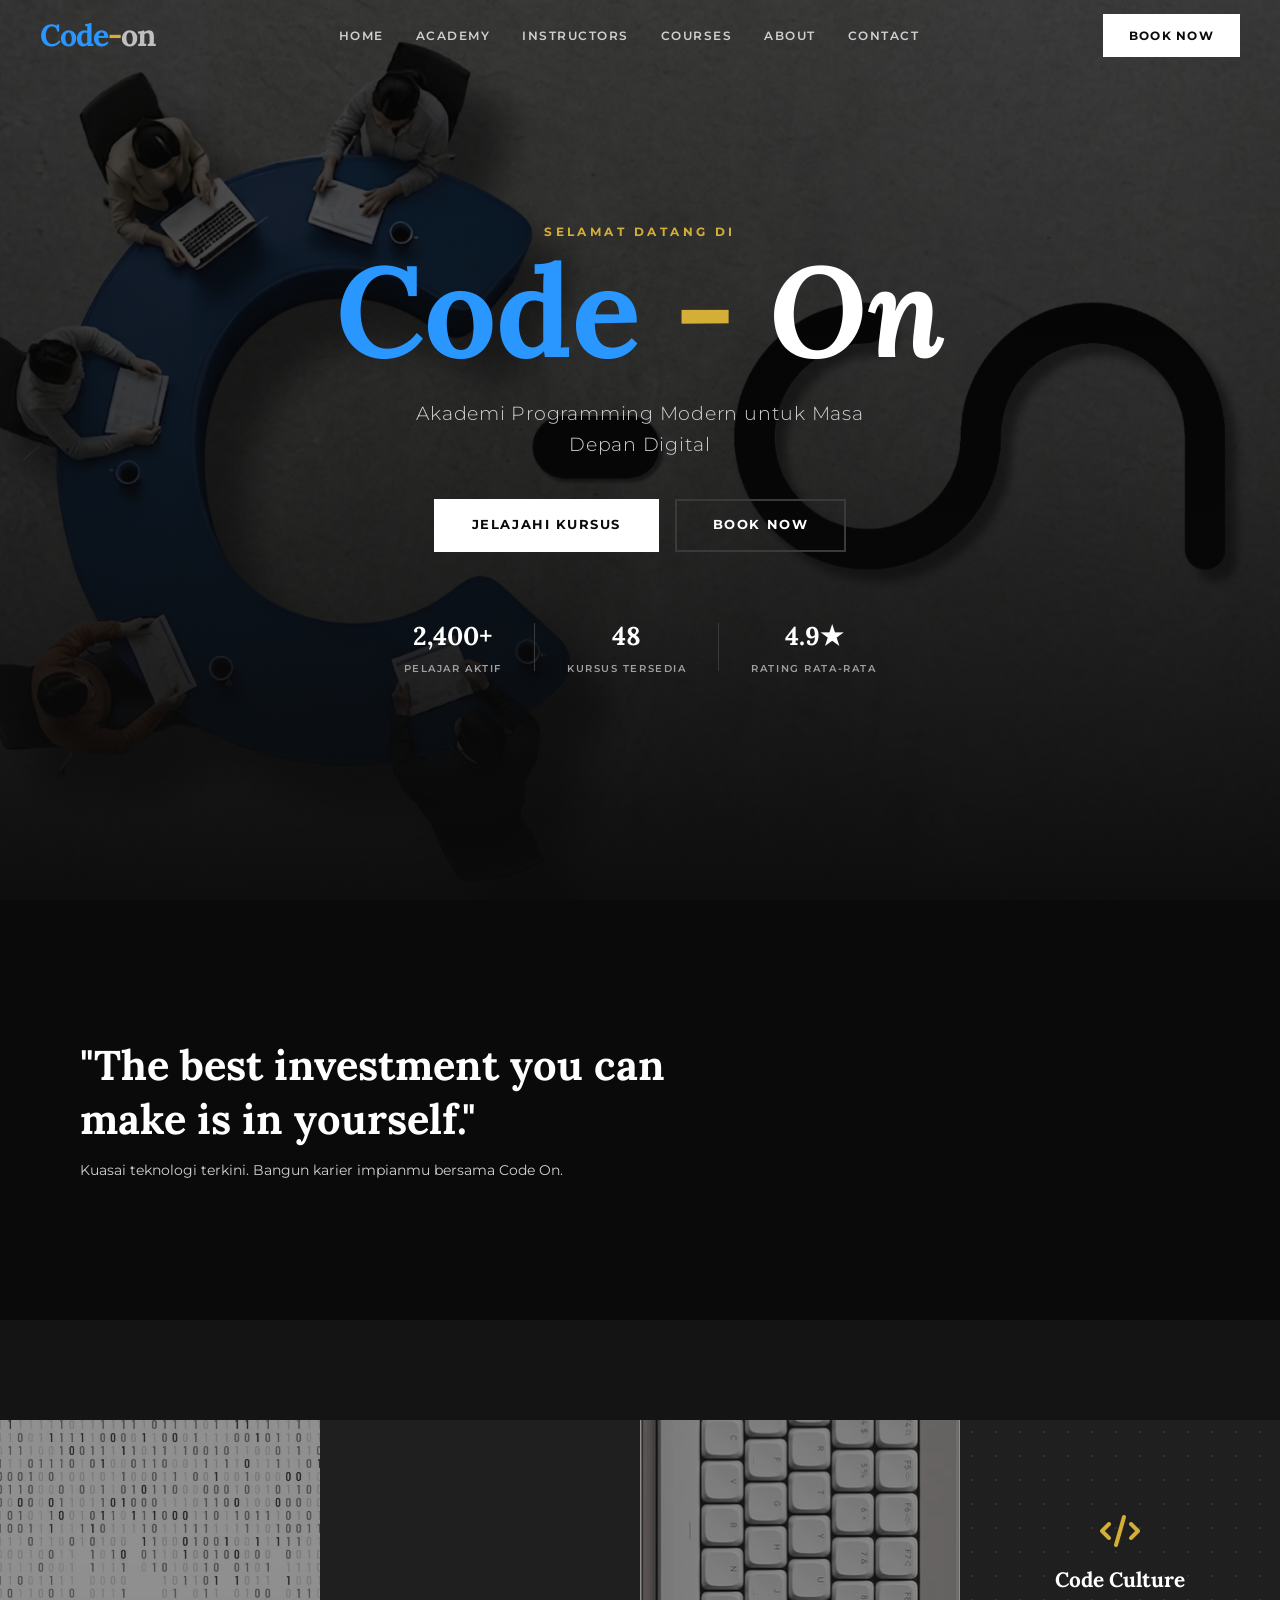
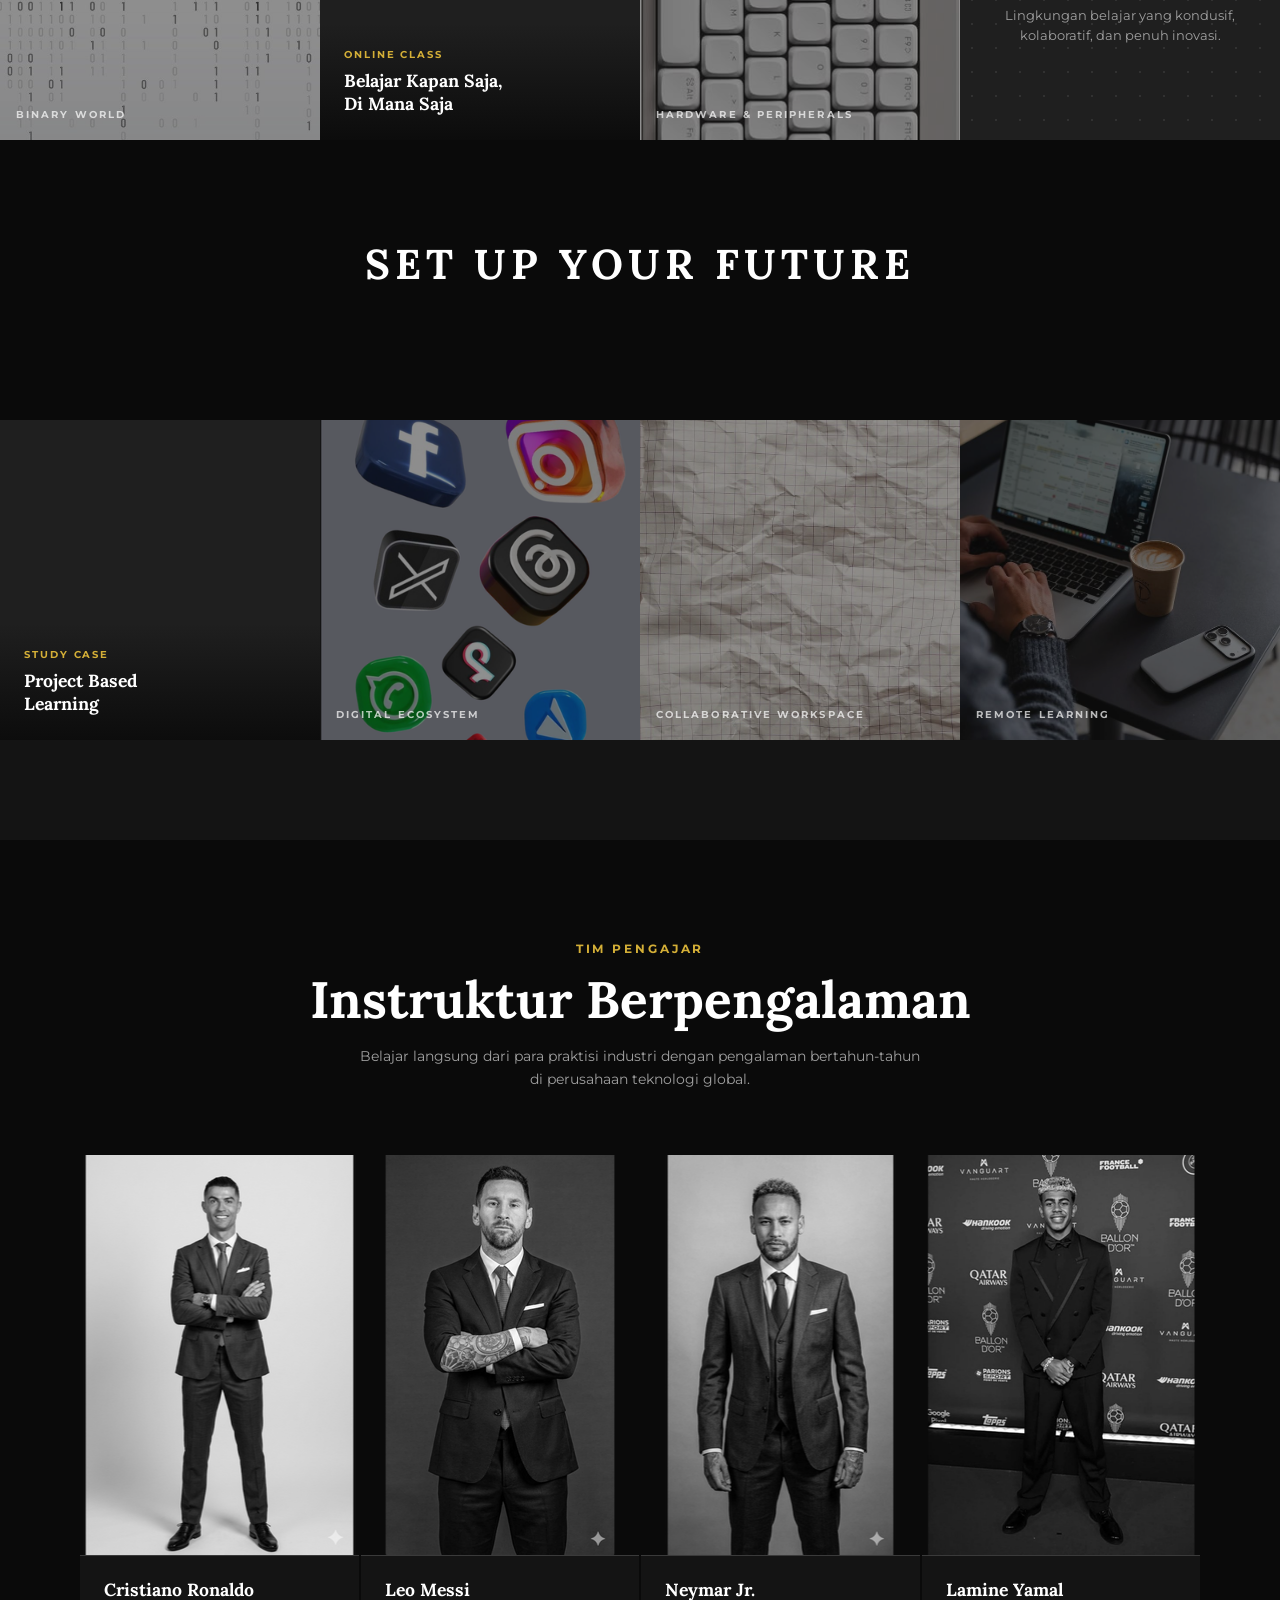
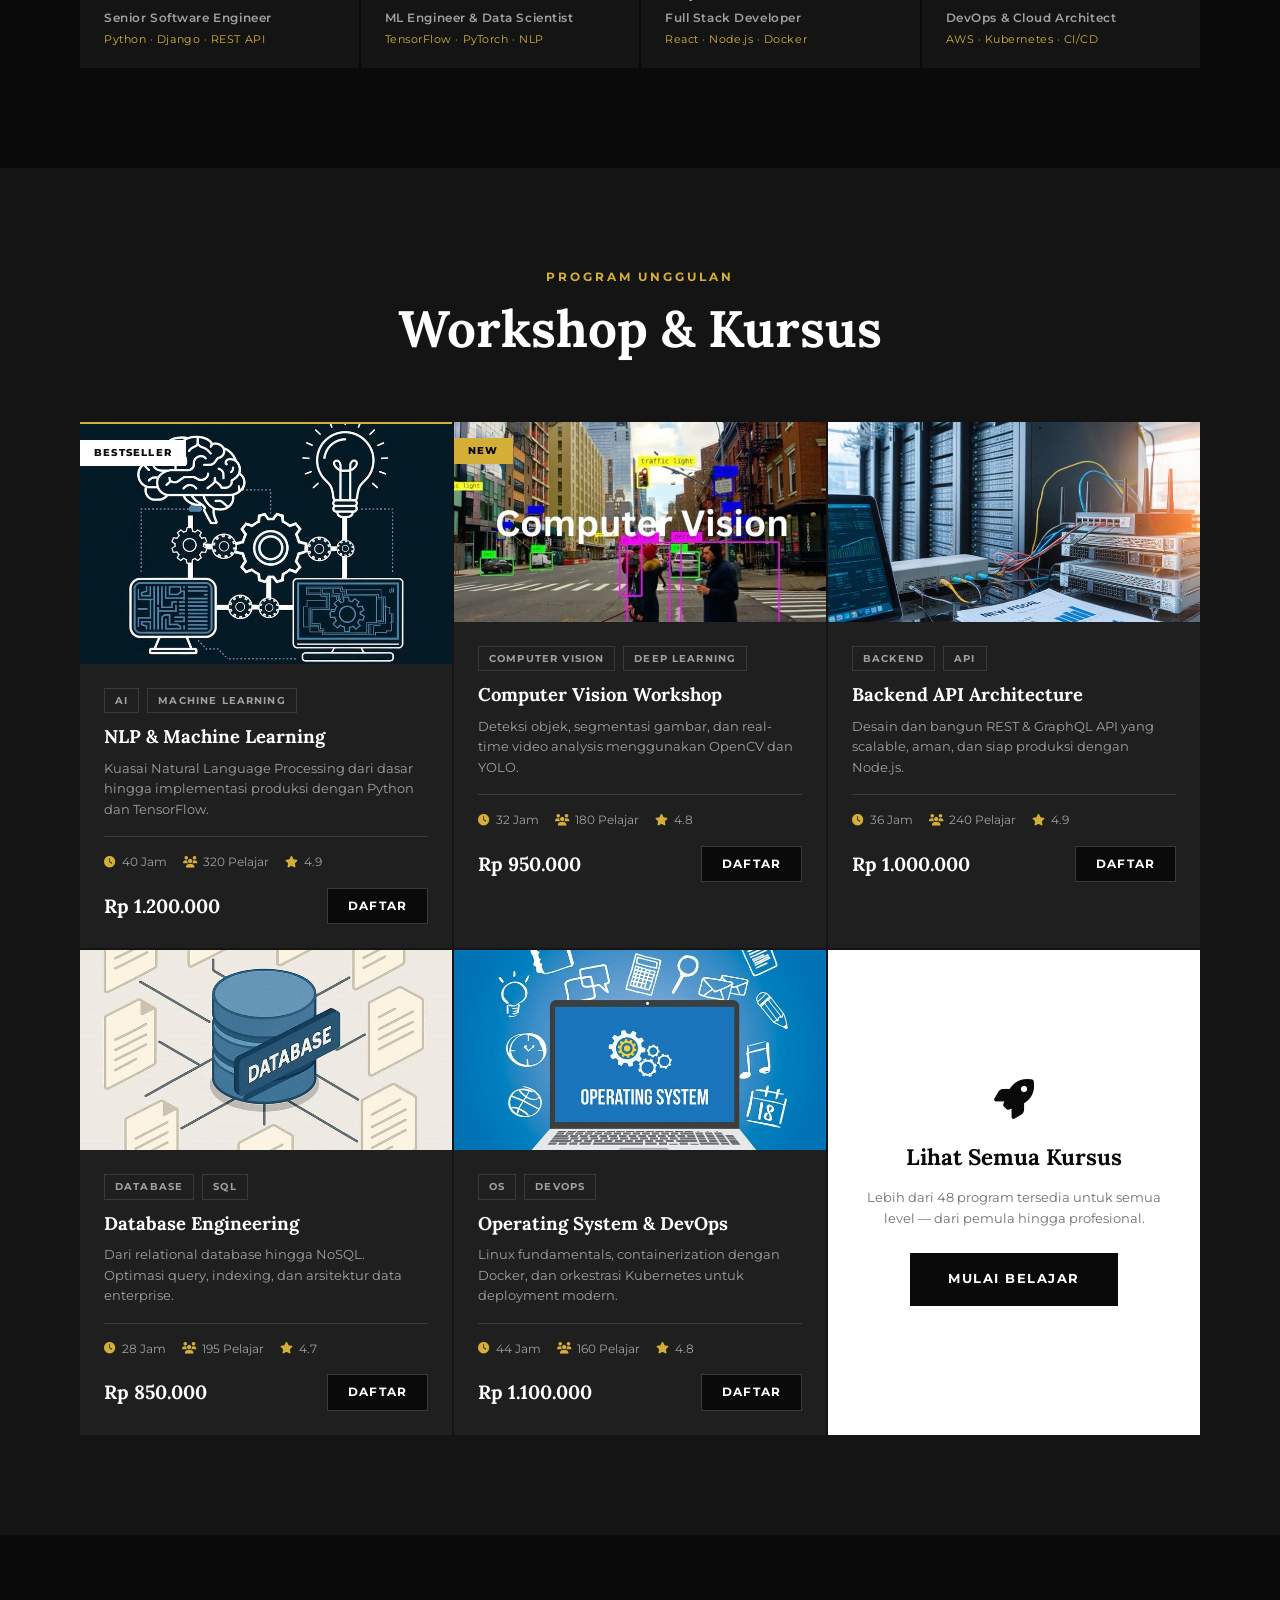
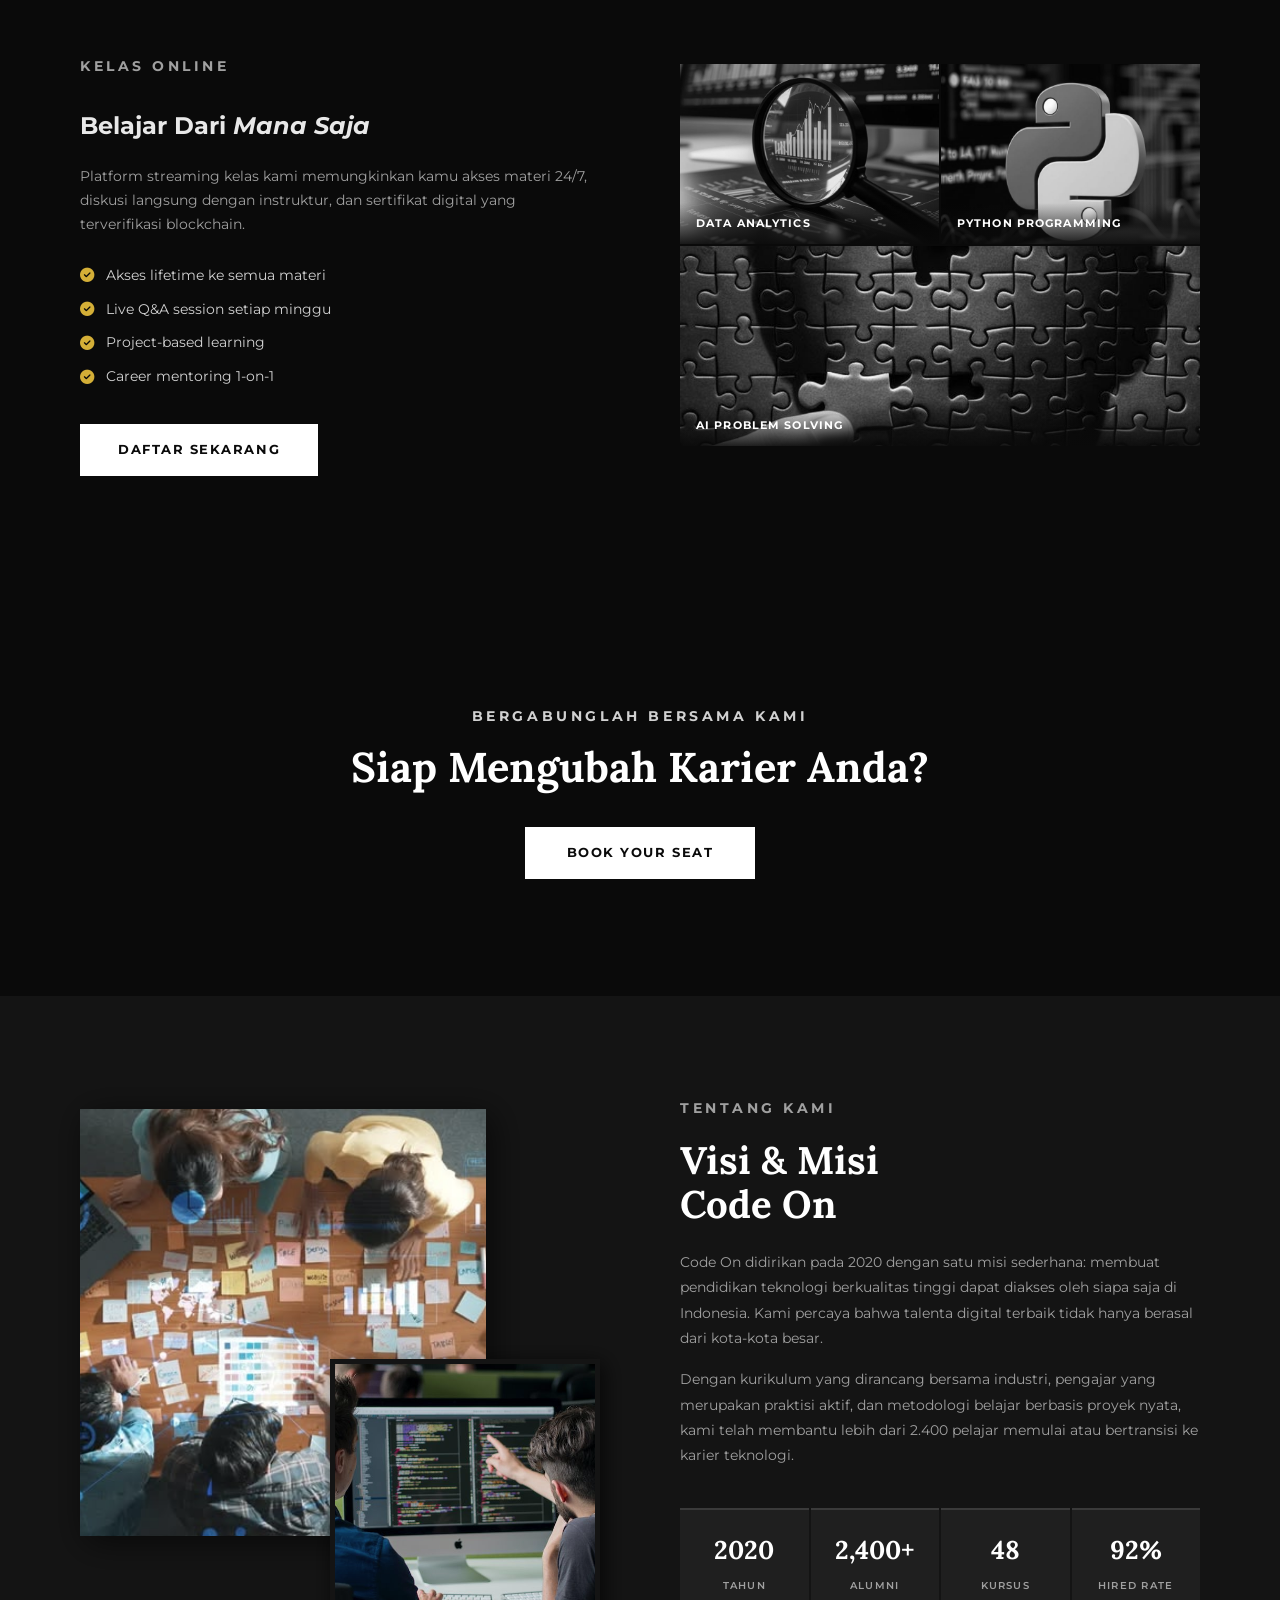
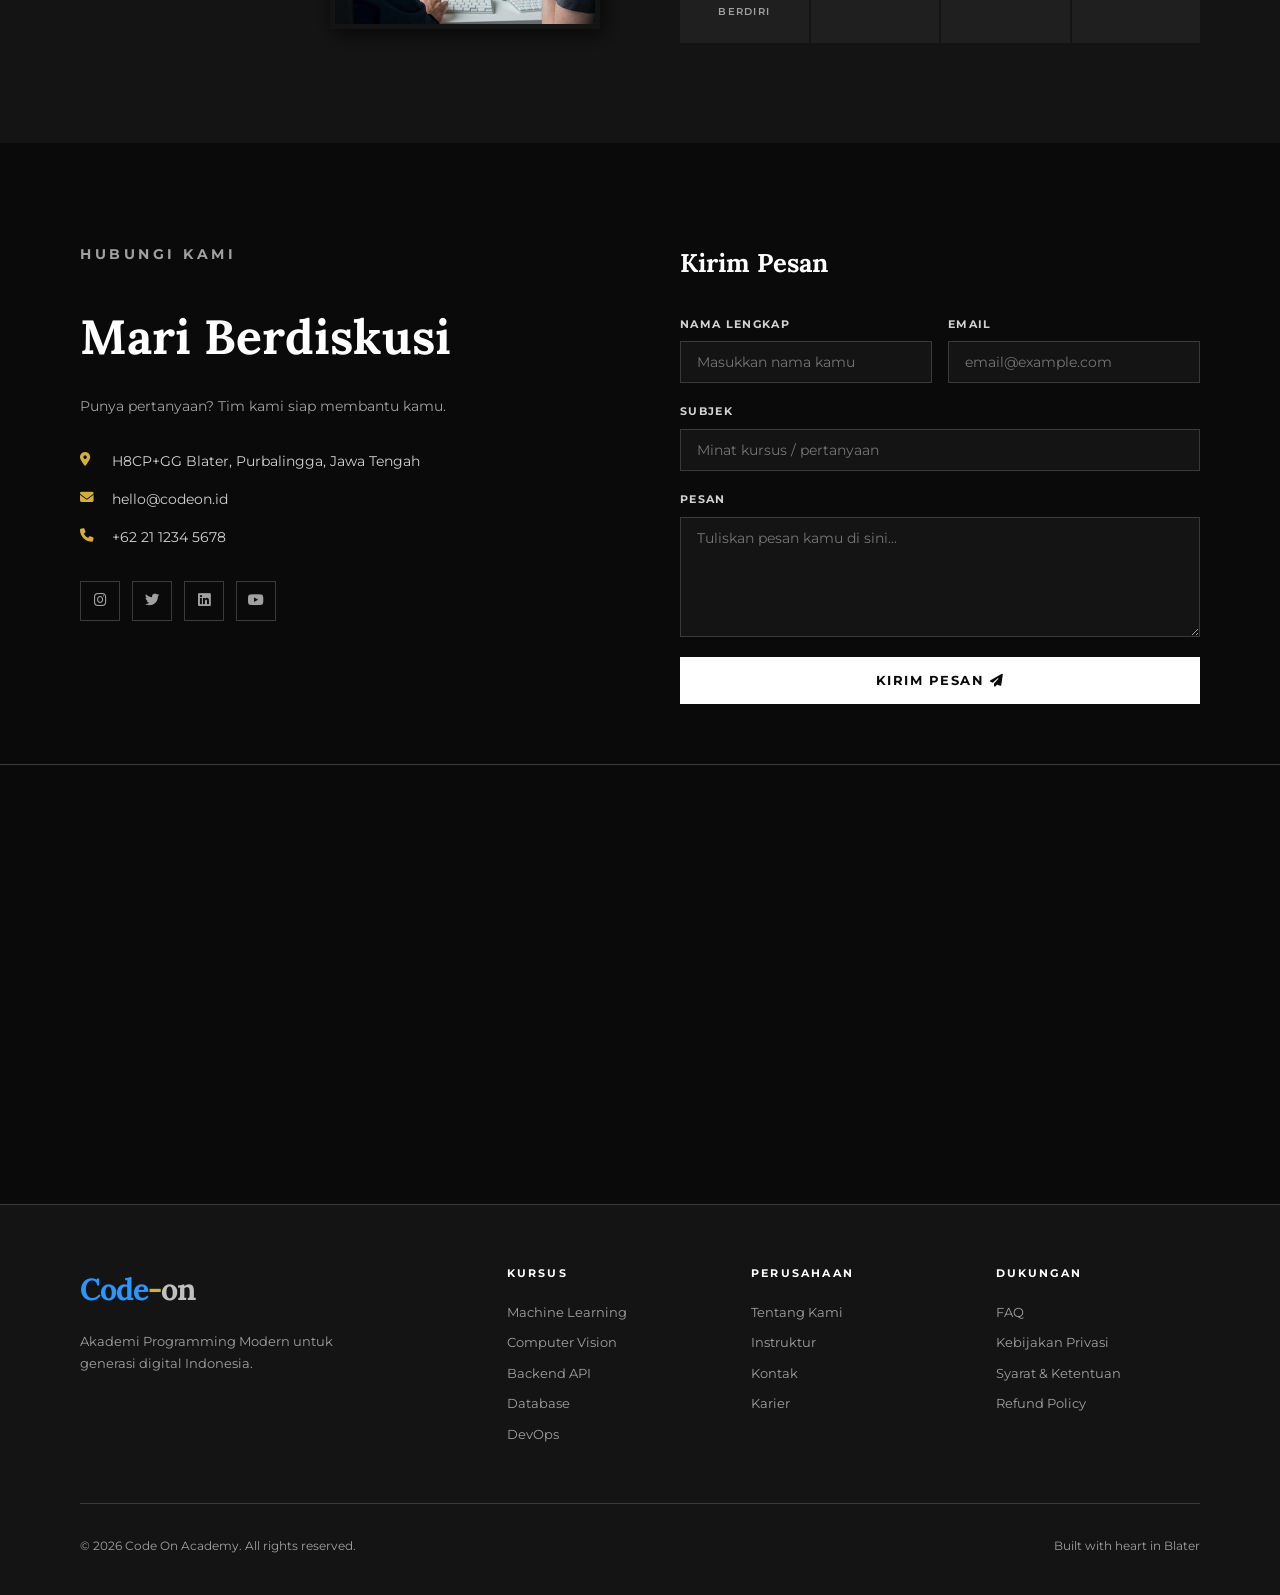
==== commit 22204837: "fix: update warna tema, layout mosaic, dan pin Google Maps" ====
--- a/index.html
+++ b/index.html
@@ -5,7 +5,7 @@
   <meta name="viewport" content="width=device-width, initial-scale=1.0" />
   <title>Code On – Akademi Programming Modern</title>
   <link rel="stylesheet" href="style.css" />
-  <link href="https://fonts.googleapis.com/css2?family=Playfair+Display:ital,wght@0,400;0,700;0,900;1,400&family=Montserrat:wght@300;400;500;600;700&display=swap" rel="stylesheet" />
+  <link href="https://fonts.googleapis.com/css2?family=Lora:ital,wght@0,400;0,700;1,400&family=Montserrat:wght@400;500;600;700;800&display=swap" rel="stylesheet" />
   <link rel="stylesheet" href="https://cdnjs.cloudflare.com/ajax/libs/font-awesome/6.5.0/css/all.min.css" />
 </head>
 <body>
@@ -47,6 +47,7 @@
       <p class="hero-sub fade-up">Selamat Datang di</p>
       <h1 class="hero-title fade-up delay-1">
         <span class="title-code">Code</span>
+        <span class="title-dash">-</span>
         <span class="title-on"> On</span>
       </h1>
       <p class="hero-tagline fade-up delay-2">Akademi Programming Modern untuk Masa Depan Digital</p>
@@ -79,10 +80,6 @@
        Urutan: img1 · video1 · img2 · teks | video2 · img3 · img4 · img5
        ============================================================ -->
 <section id="mosaic" class="mosaic-section" style="padding-bottom: 0;">
-    <div class="section-header">
-      <p class="section-eyebrow">Akademi Kami</p>
-      <h2 class="section-title">Suasana & Ekosistem</h2>
-    </div>
 
     <div class="mosaic-grid">
       <div class="mosaic-cell cell-img">
--- a/style.css
+++ b/style.css
@@ -16,11 +16,12 @@
   --off-white:  #e8e8e8;
   --white:      #f5f5f5;
   --pure-white: #ffffff;
+  
   --accent:     #d4af37;
   --accent2:    #c0c0c0;
   --blue:       #2997ff;
 
-  --font-display: 'Playfair Display', serif;
+  --font-display: 'Lora', serif;
   --font-body:    'Montserrat', sans-serif;
 
   --nav-h: 72px;
@@ -322,7 +323,8 @@
 }
 .title-code { color: var(--blue); }
 /* FIX 1b: .title-on — syntax diperbaiki, warna #444444 */
-.title-on   { color: #444444; font-style: italic; }
+.title-on   { color: #ffffff; font-style: italic; }
+.title-dash  { color: var(--accent)}
 
 .hero-tagline {
   font-size: clamp(.9rem, 2vw, 1.2rem);
@@ -364,11 +366,16 @@
 
 .strip-overlay { position: absolute; inset: 0; background: rgba(10,10,10,.72); }
 .strip-text { position: relative; z-index: 1; text-align: left; max-width: 1280px; width: 100%; padding: 0 80px; }
-.strip-text.center { text-align: center; padding: 0 24px; }
+.strip-text.center { text-align: center; padding: 0 24px; display: flex; flex-direction: column; align-items: center; justify-content: center;}
 .strip-eyebrow { font-size: .7rem; font-weight: 700; letter-spacing: .25em; text-transform: uppercase; color: var(--accent); margin-bottom: 12px; }
 .strip-text h2 { font-family: var(--font-display); font-size: clamp(1.6rem, 3.5vw, 2.6rem); font-weight: 700; color: var(--pure-white); line-height: 1.3; max-width: 680px; }
 .strip-text.center h2 { max-width: 100%; margin-bottom: 32px; }
 .strip-text p { color: var(--light-grey); font-size: .9rem; margin-top: 12px; max-width: 600px; }
+
+.strip-text.center .strip-eyebrow {
+  text-align: center;
+  width: 100%;
+}
 
 /* ================================================================
    MOSAIC SECTION — FIX 4: satu grid utuh 4×2 (8 kotak)
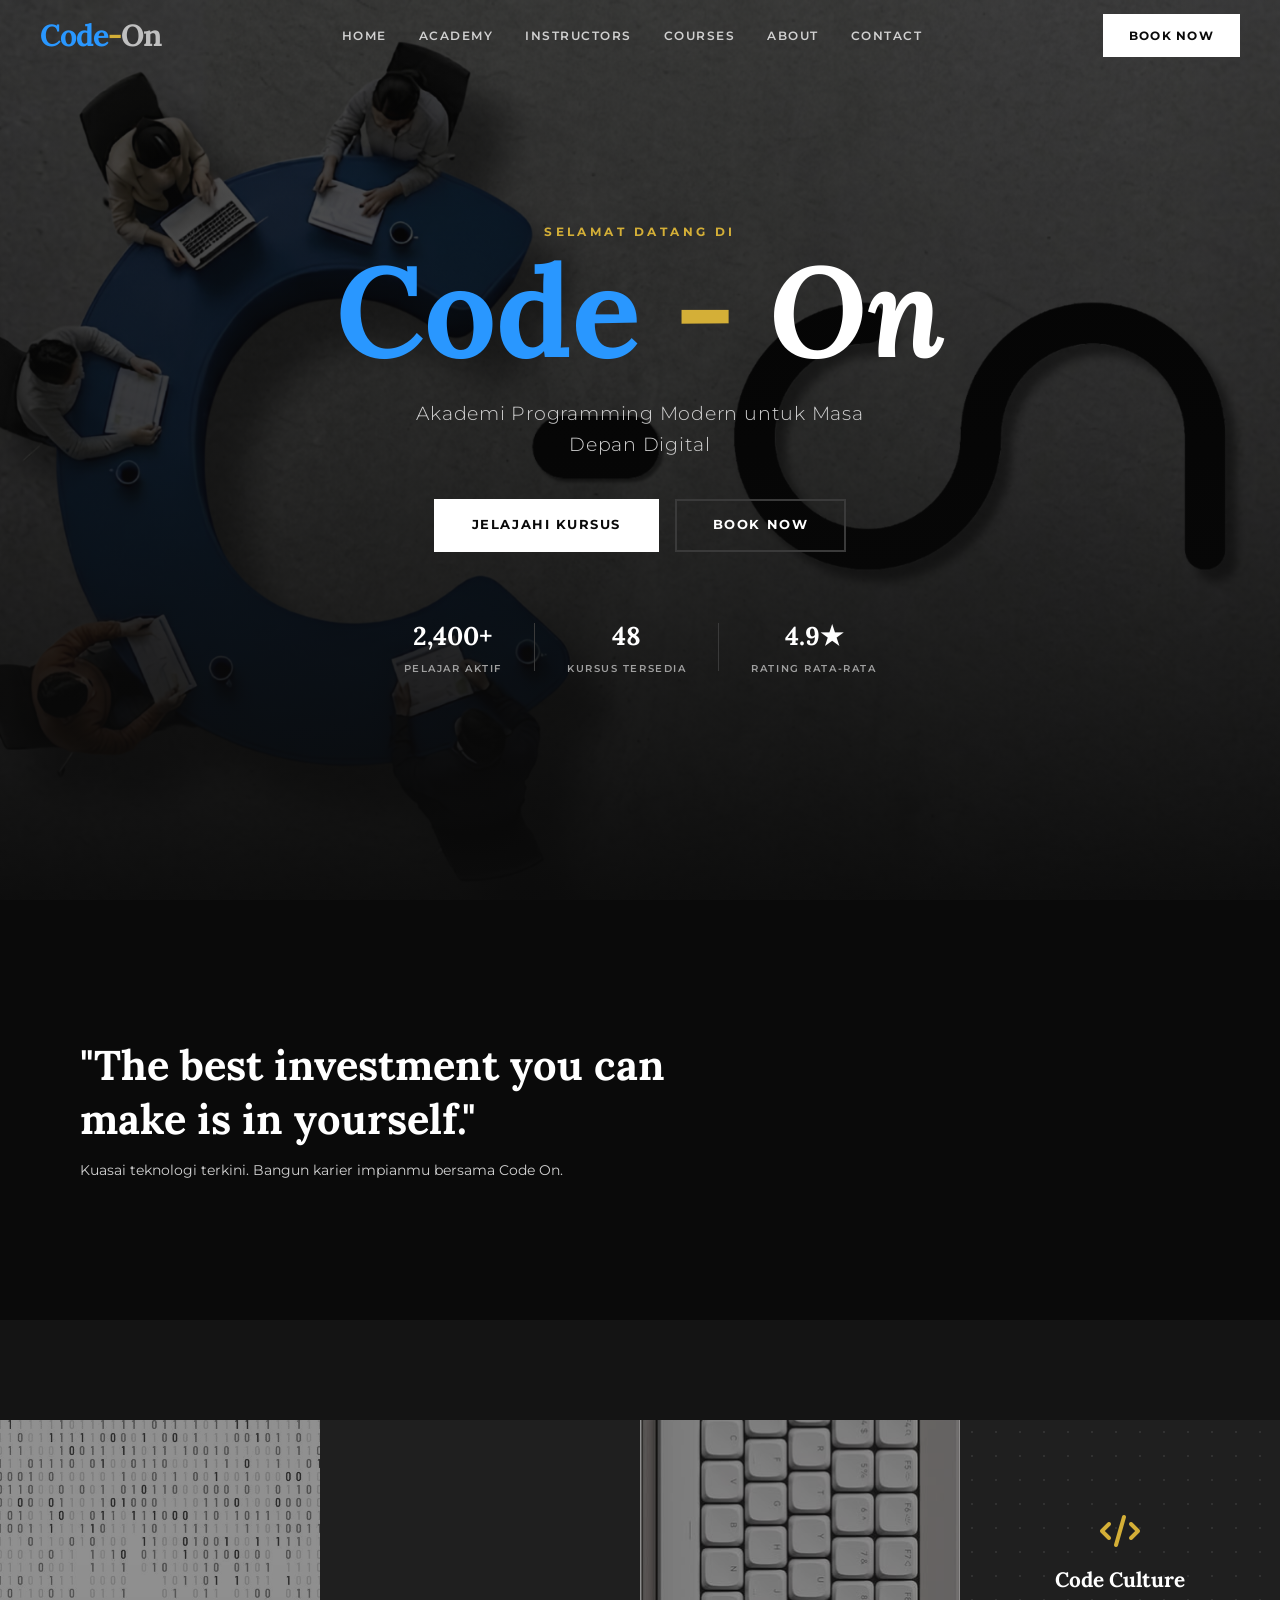
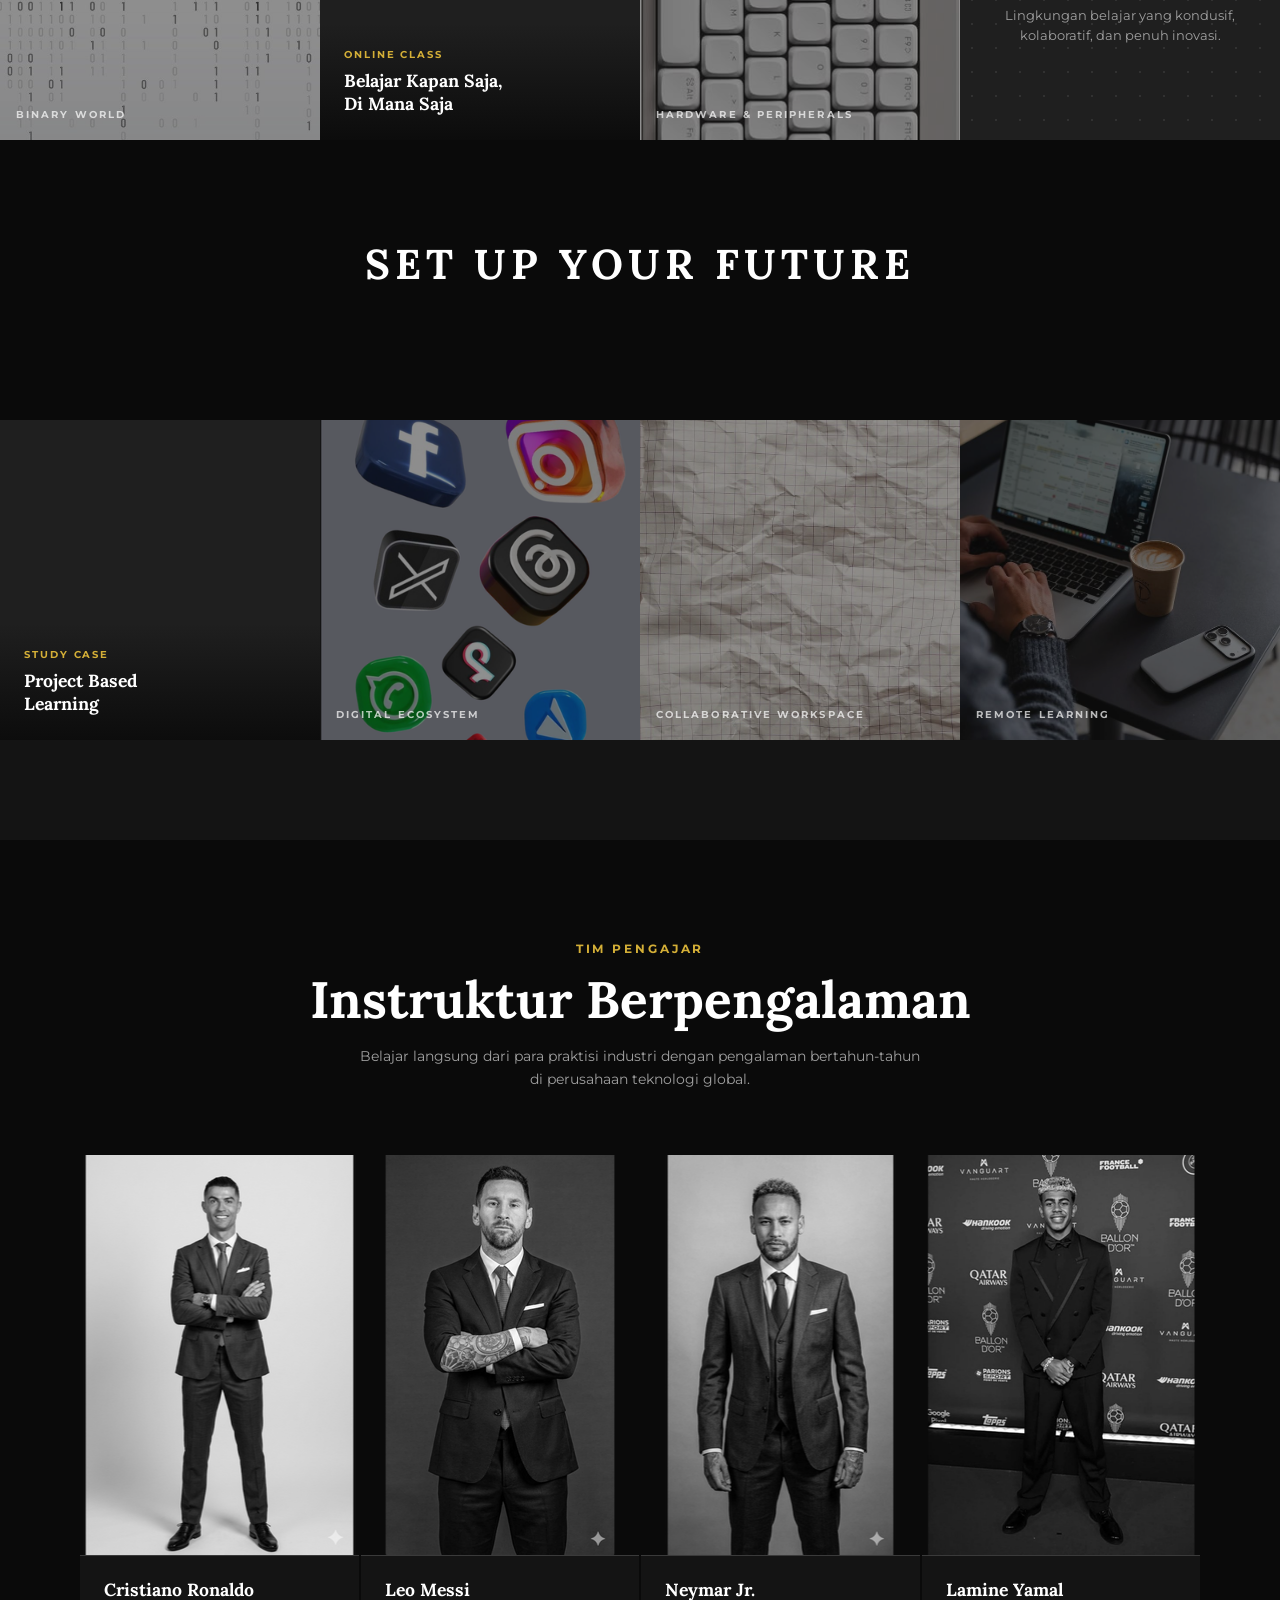
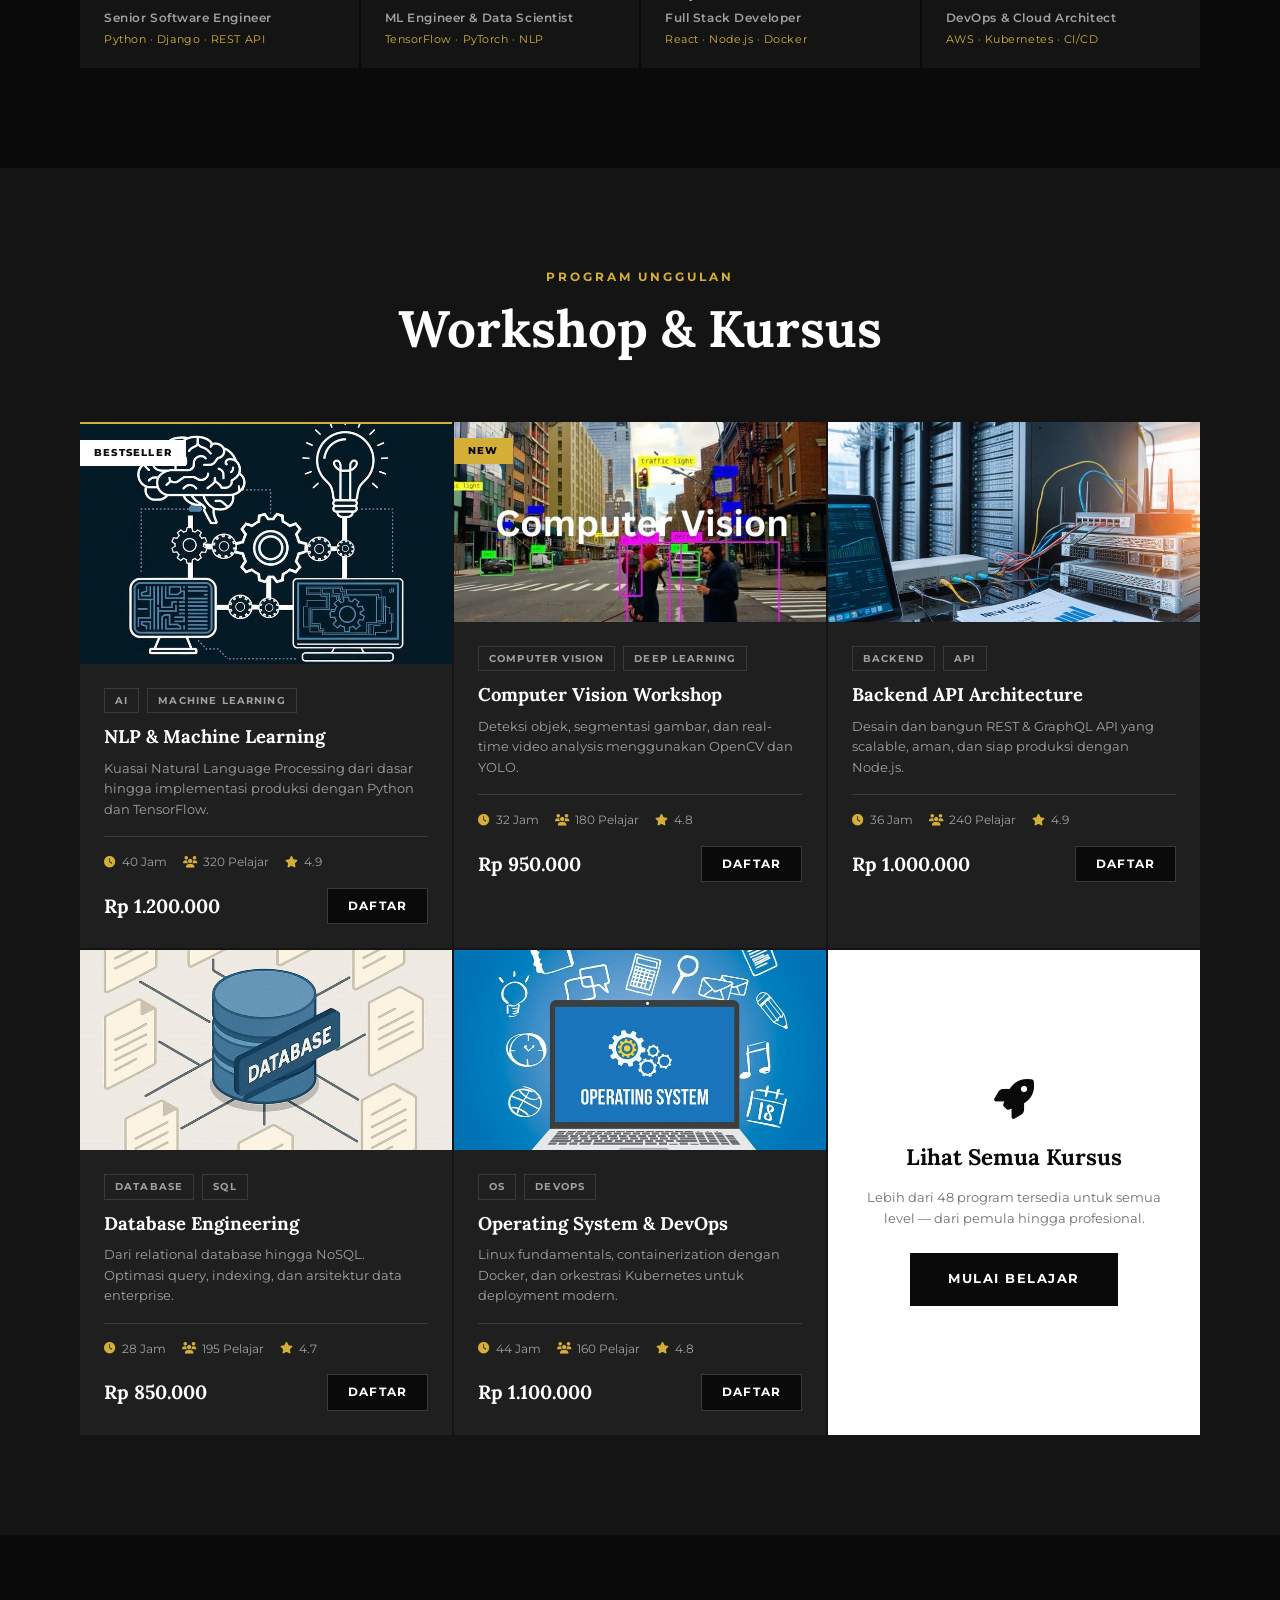
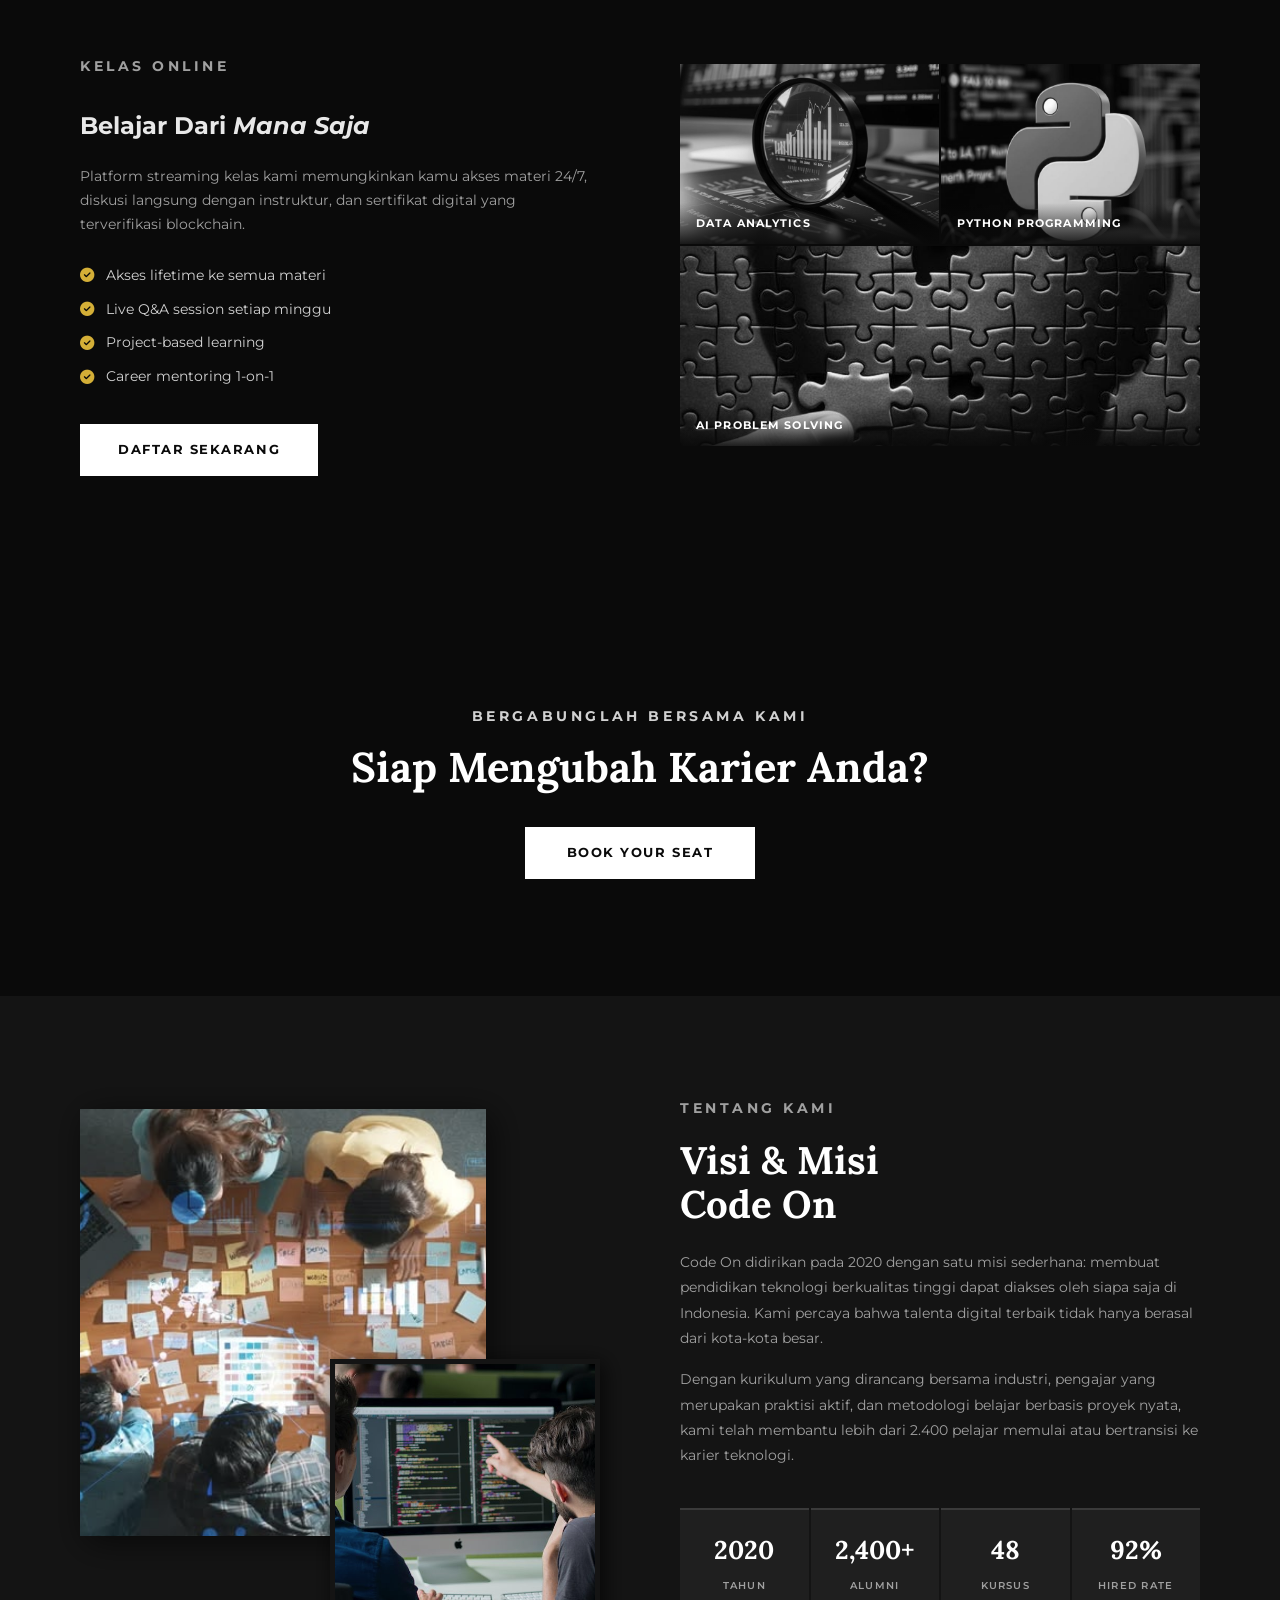
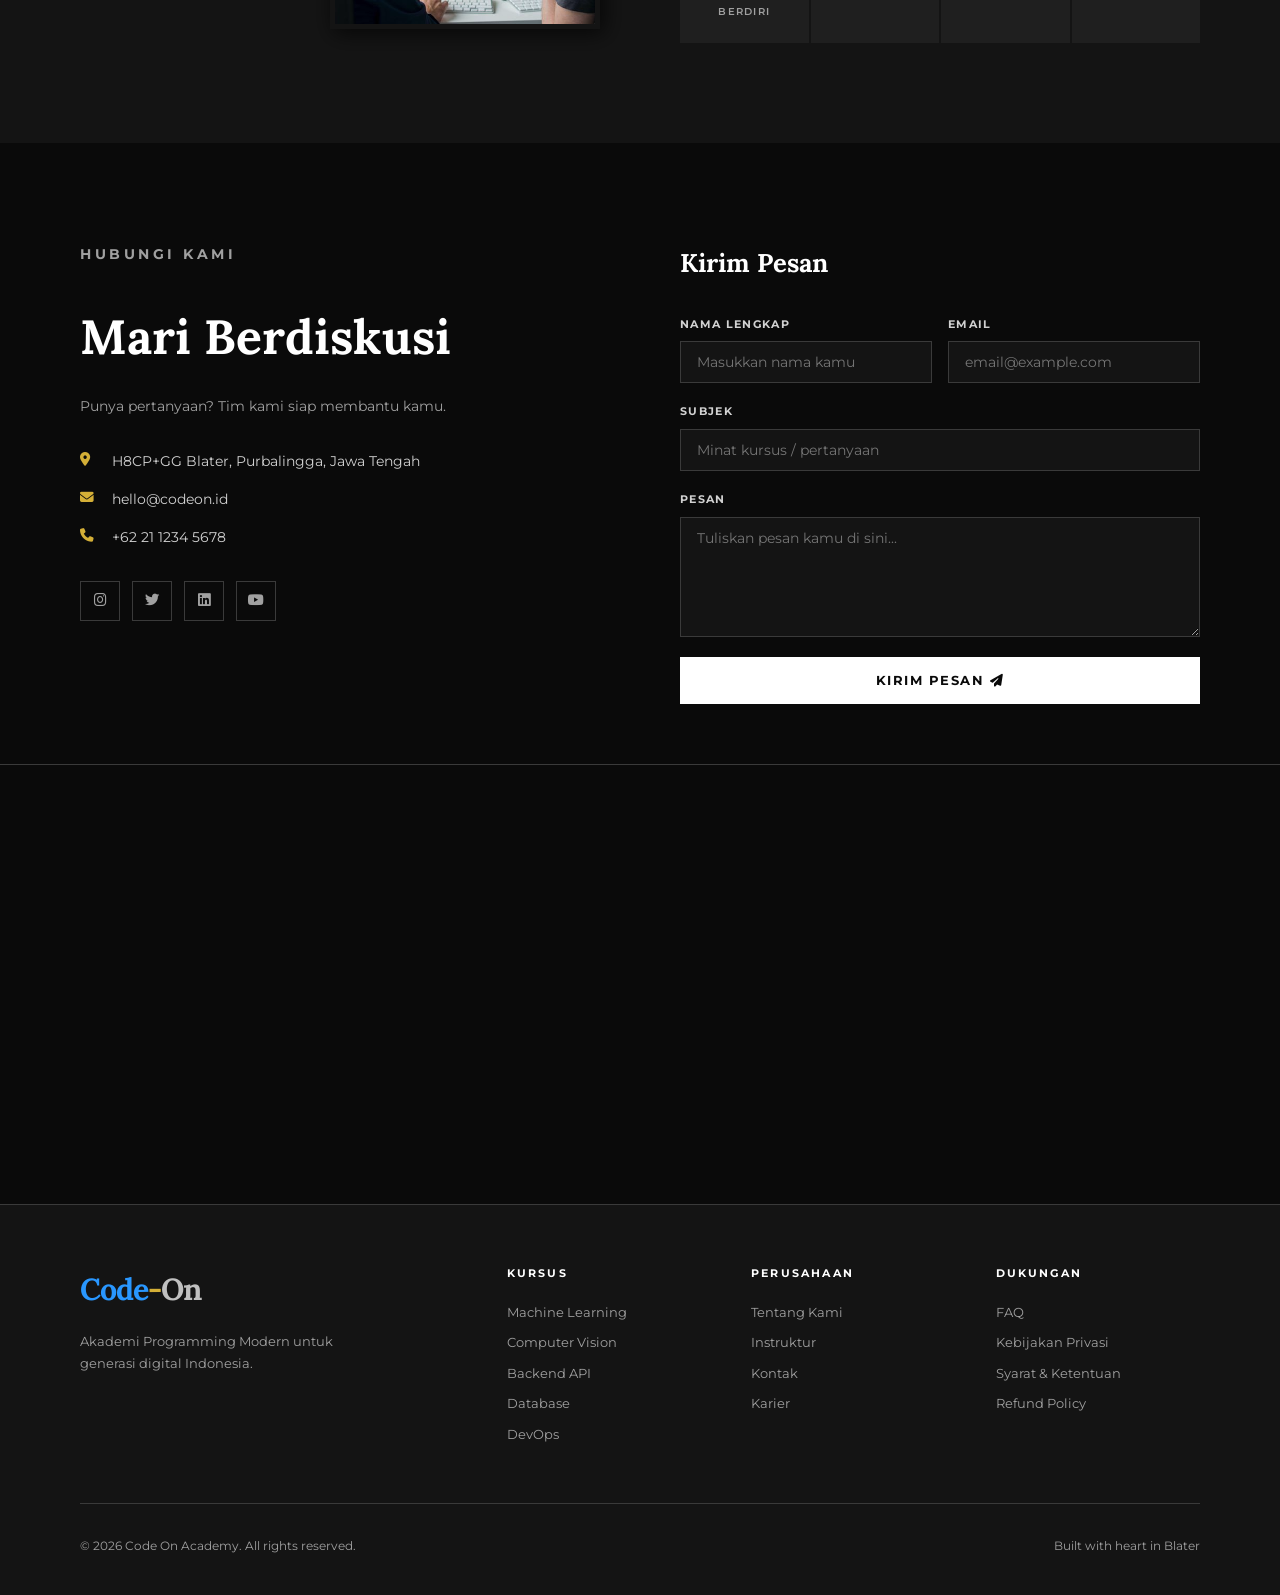
==== commit 2a3b714f: "Fix : Ubah 'o' menjadi 'O' pada kata On di navbar dan footer" ====
--- a/index.html
+++ b/index.html
@@ -13,7 +13,7 @@
   <header id="navbar">
     <div class="nav-container">
       <div class="logo">
-        <span class="logo-c" >Code</span><span class="logo-dash">-</span><span class="logo-on">on</span>
+        <span class="logo-c" >Code</span><span class="logo-dash">-</span><span class="logo-on">On</span>
       </div>
       <nav class="nav-links">
         <a href="#hero">Home</a>
@@ -473,7 +473,7 @@
   <footer class="footer">
     <div class="footer-top">
       <div class="footer-brand">
-        <div class="logo"><span class="logo-c">Code</span><span class="logo-dash">-</span><span class="logo-on">on</span></div>
+        <div class="logo"><span class="logo-c">Code</span><span class="logo-dash">-</span><span class="logo-on">On</span></div>
         <p>Akademi Programming Modern untuk generasi digital Indonesia.</p>
       </div>
       <div class="footer-links">
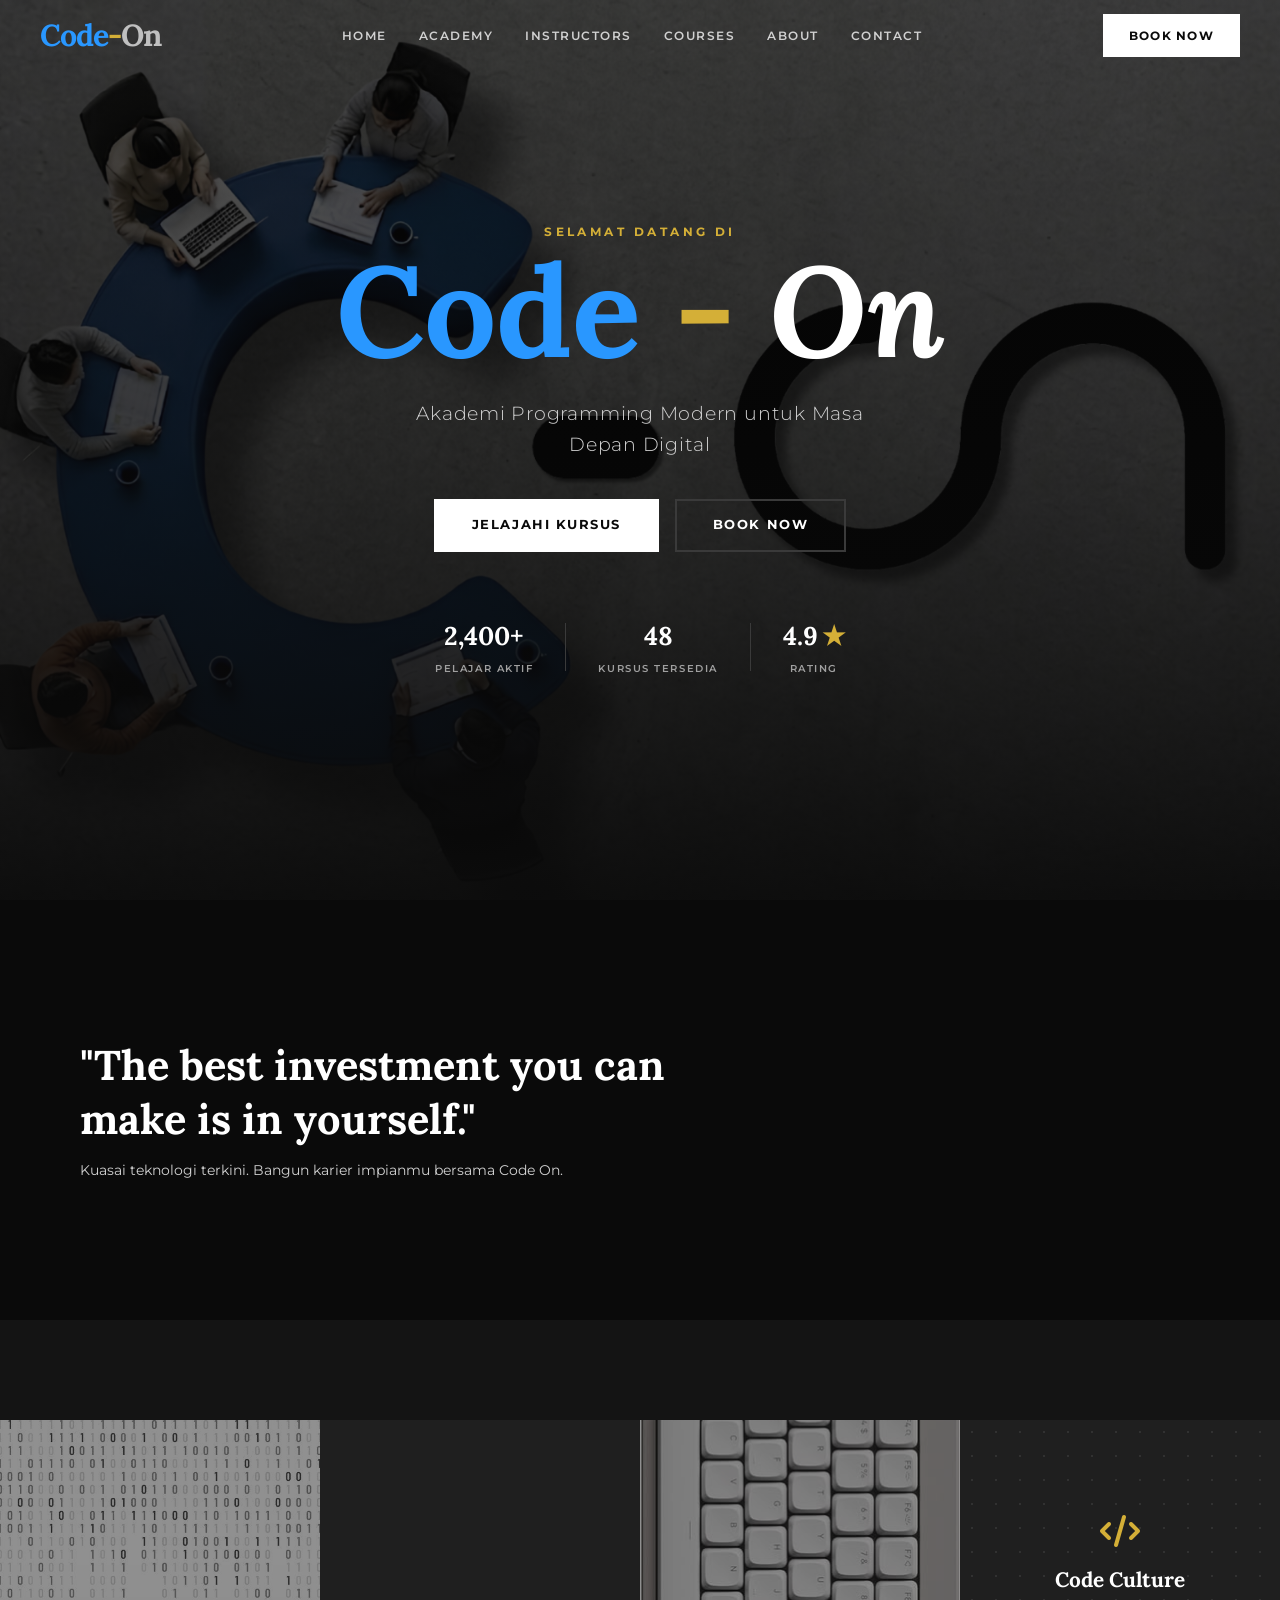
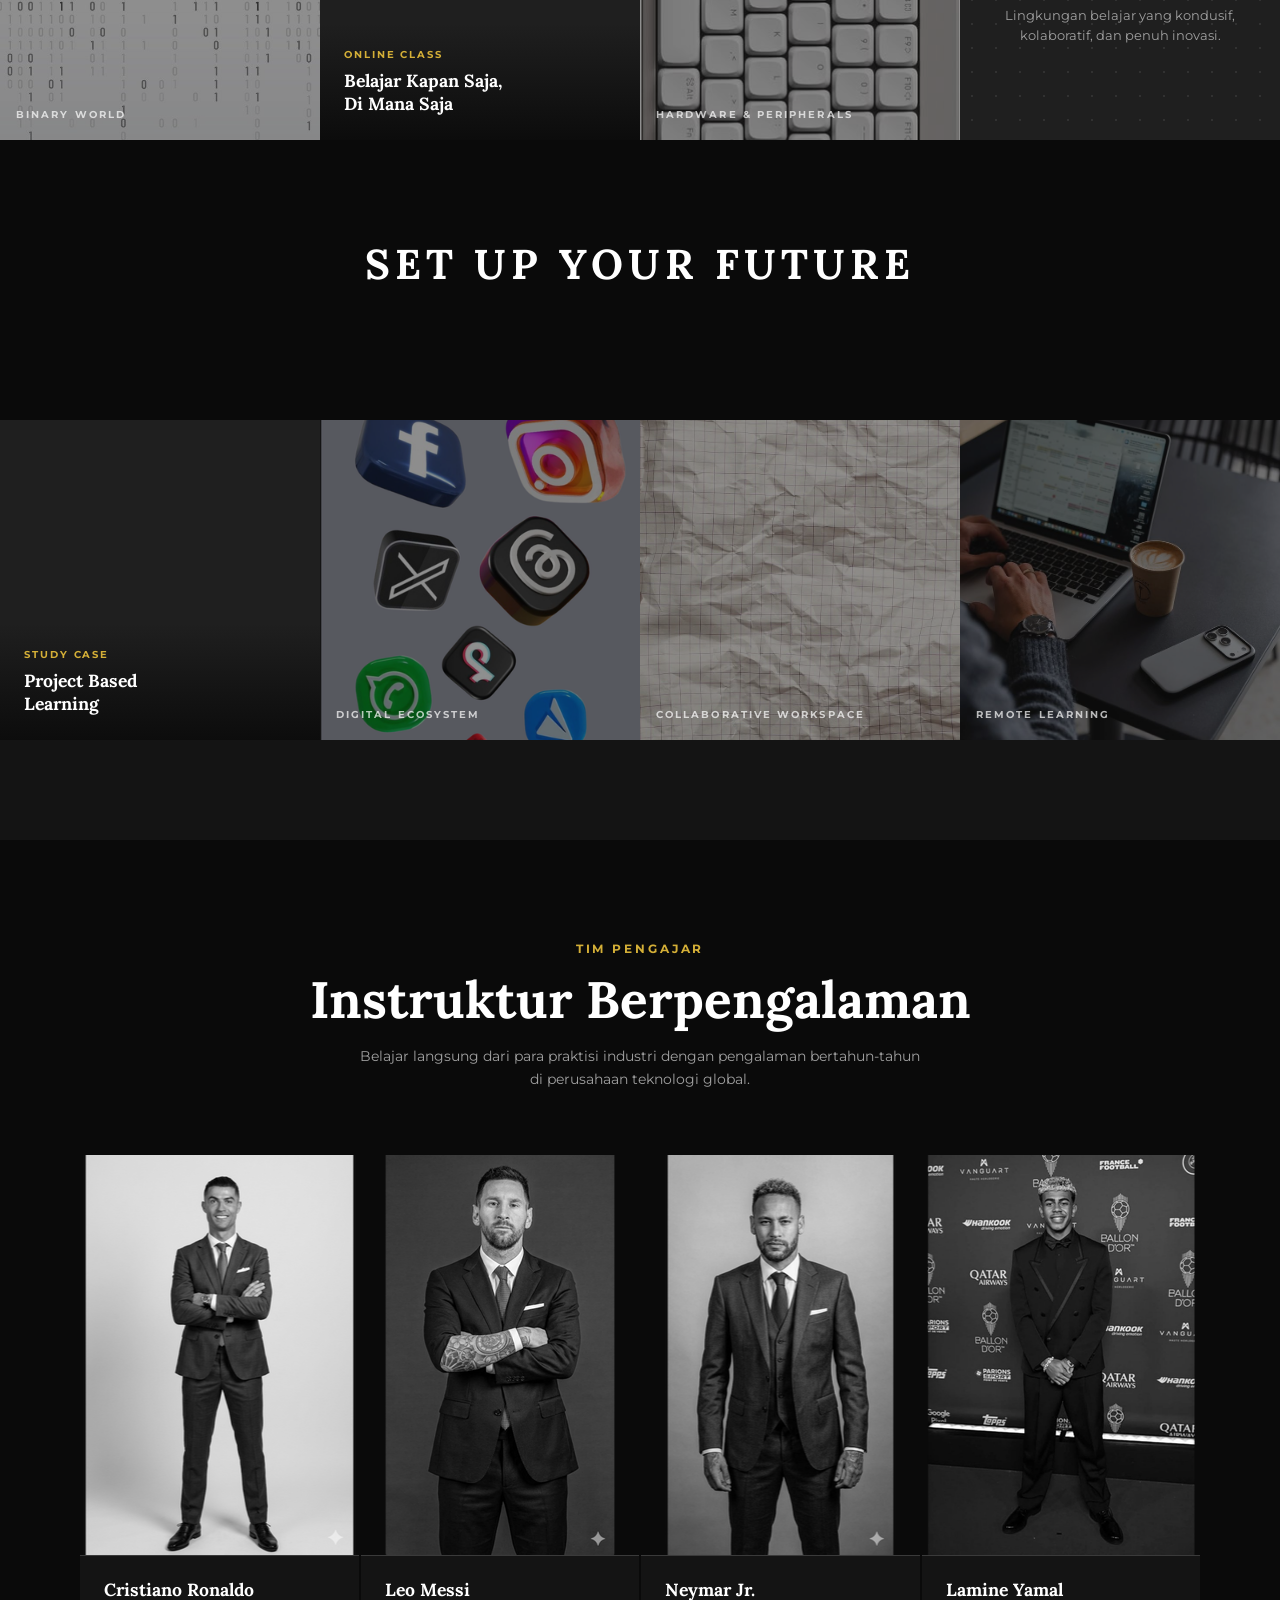
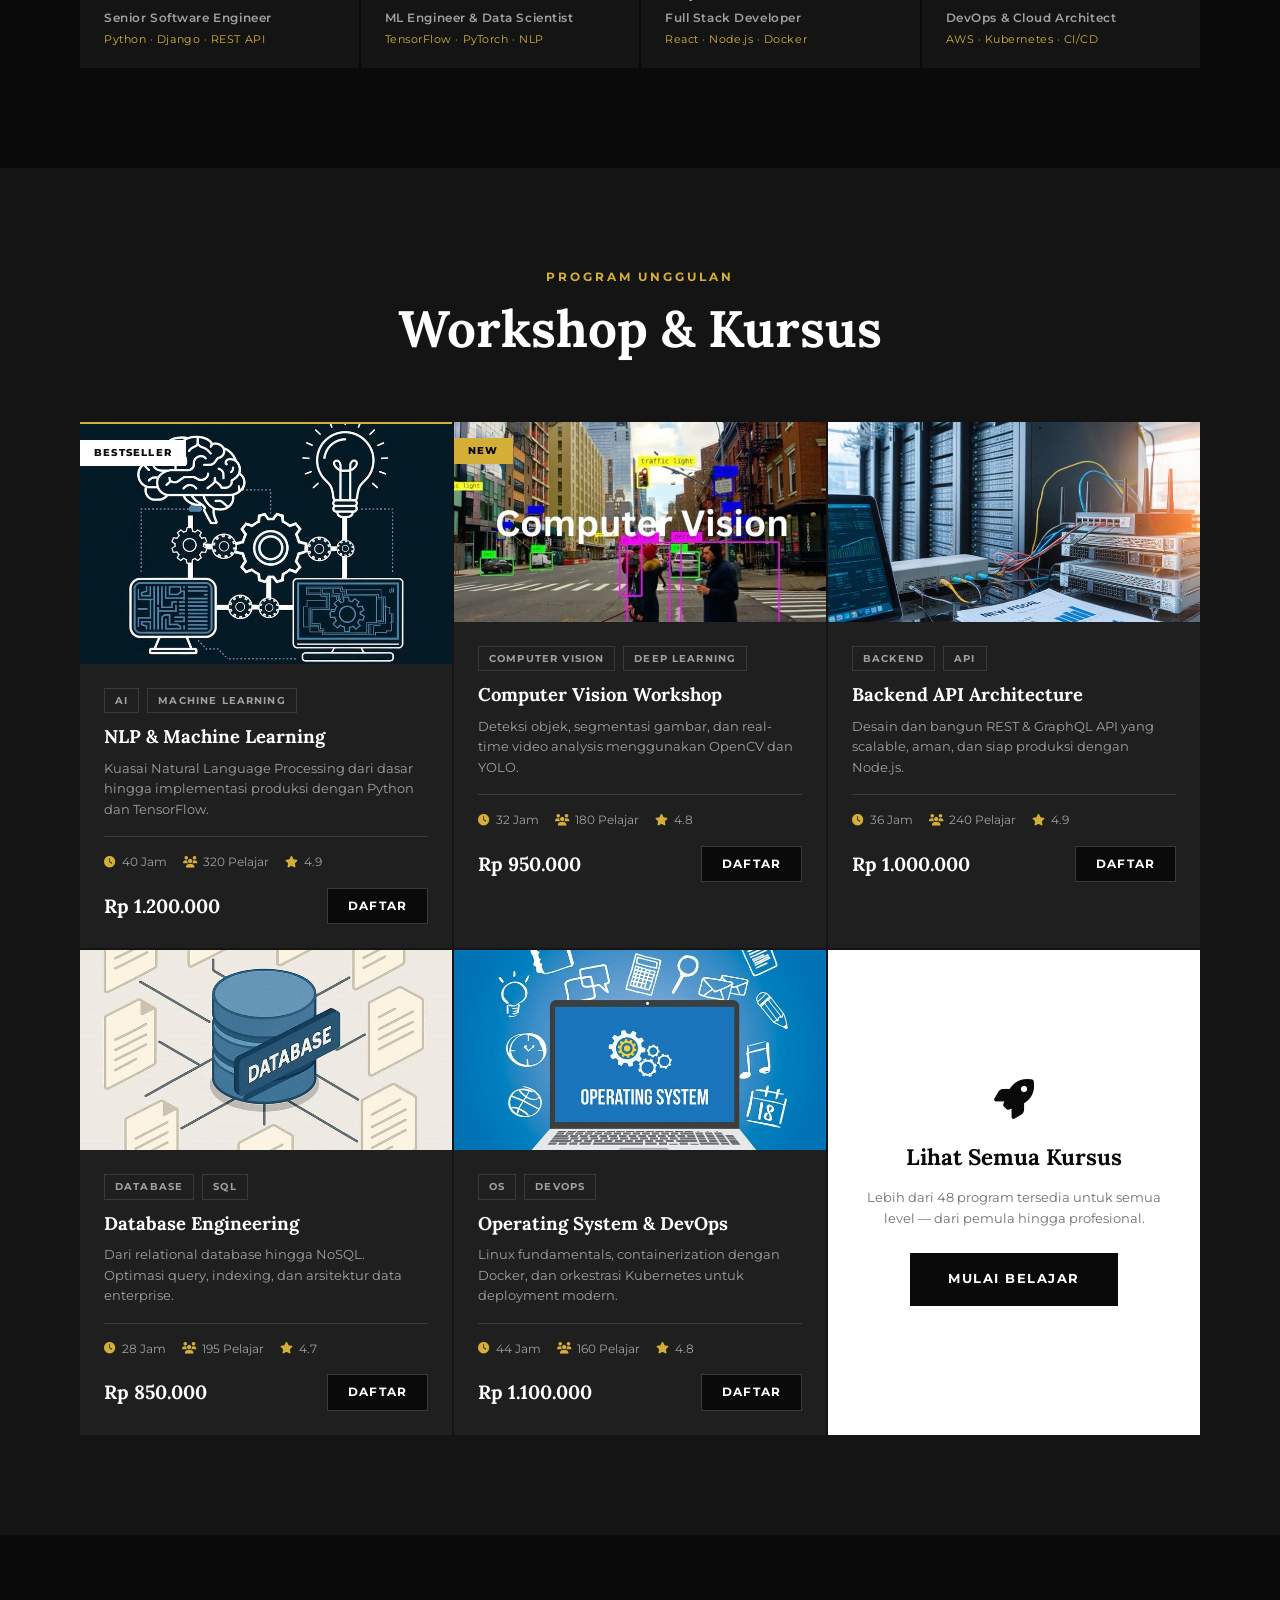
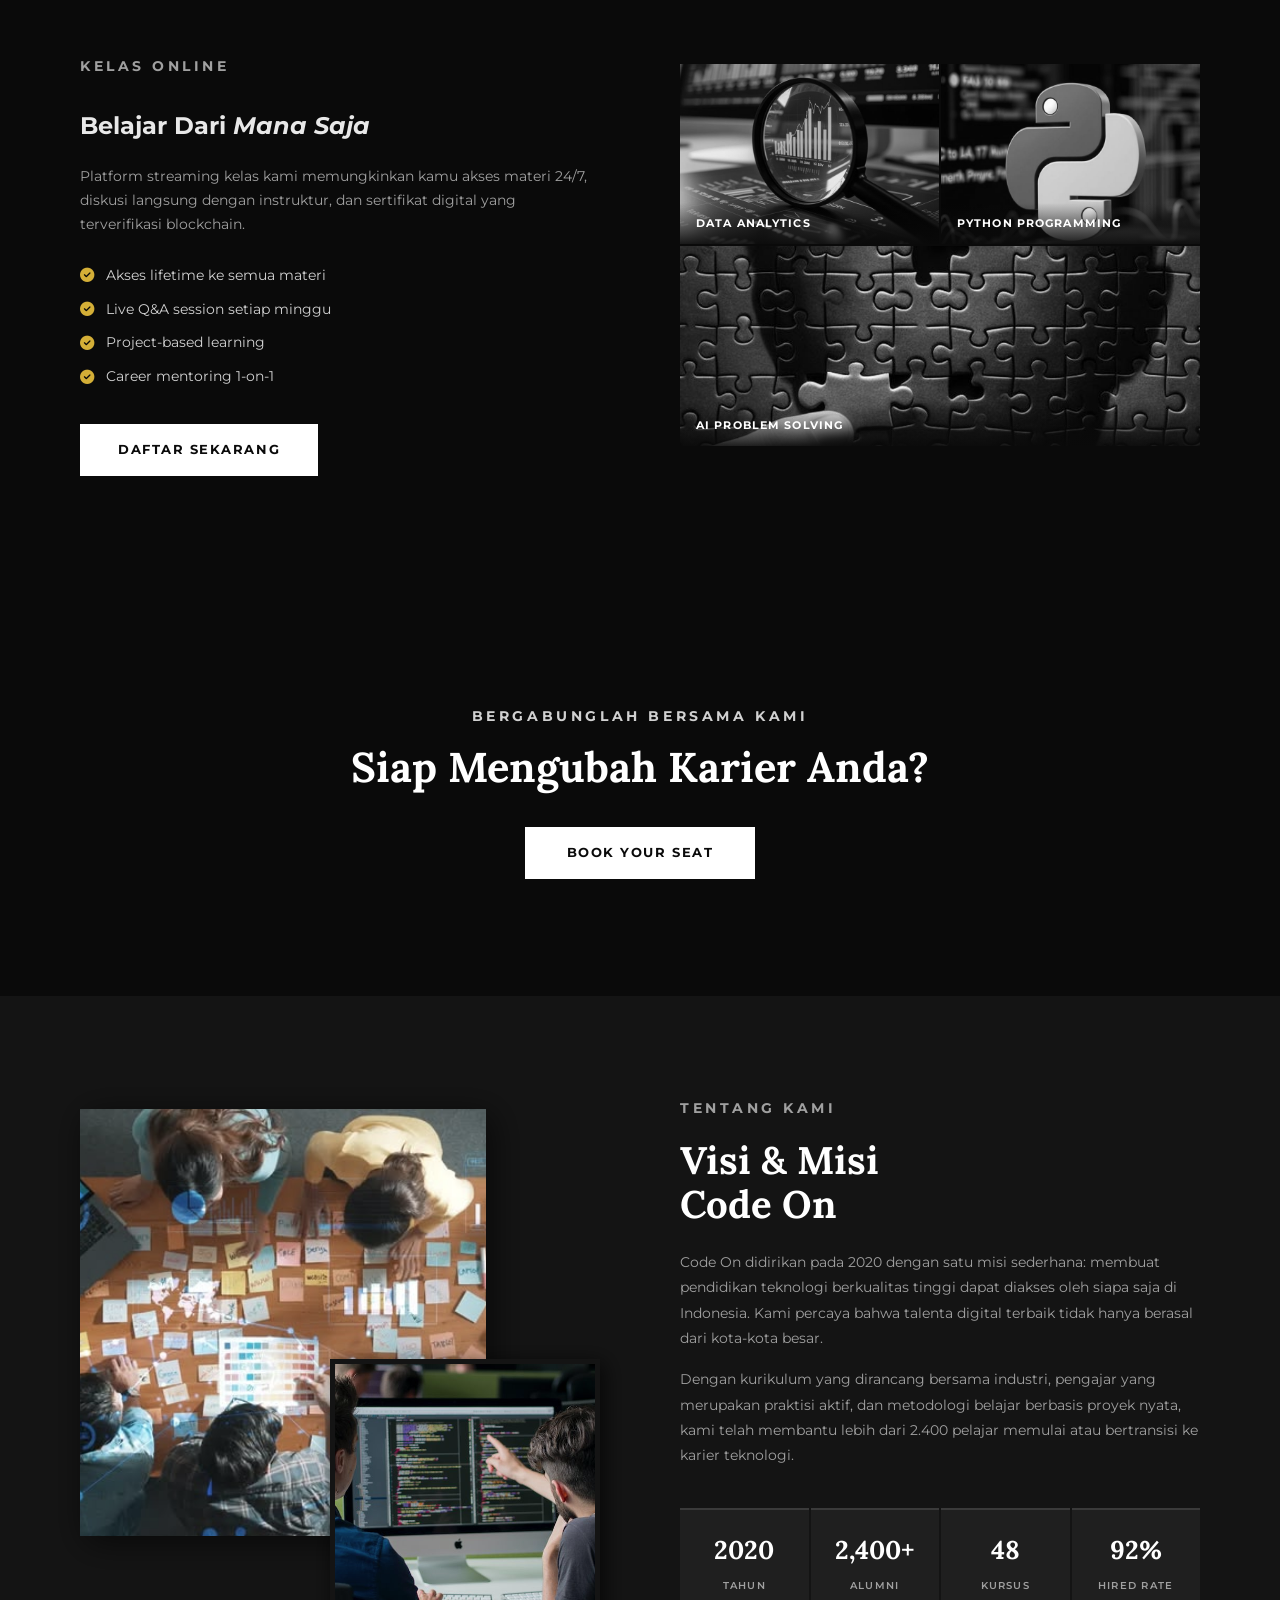
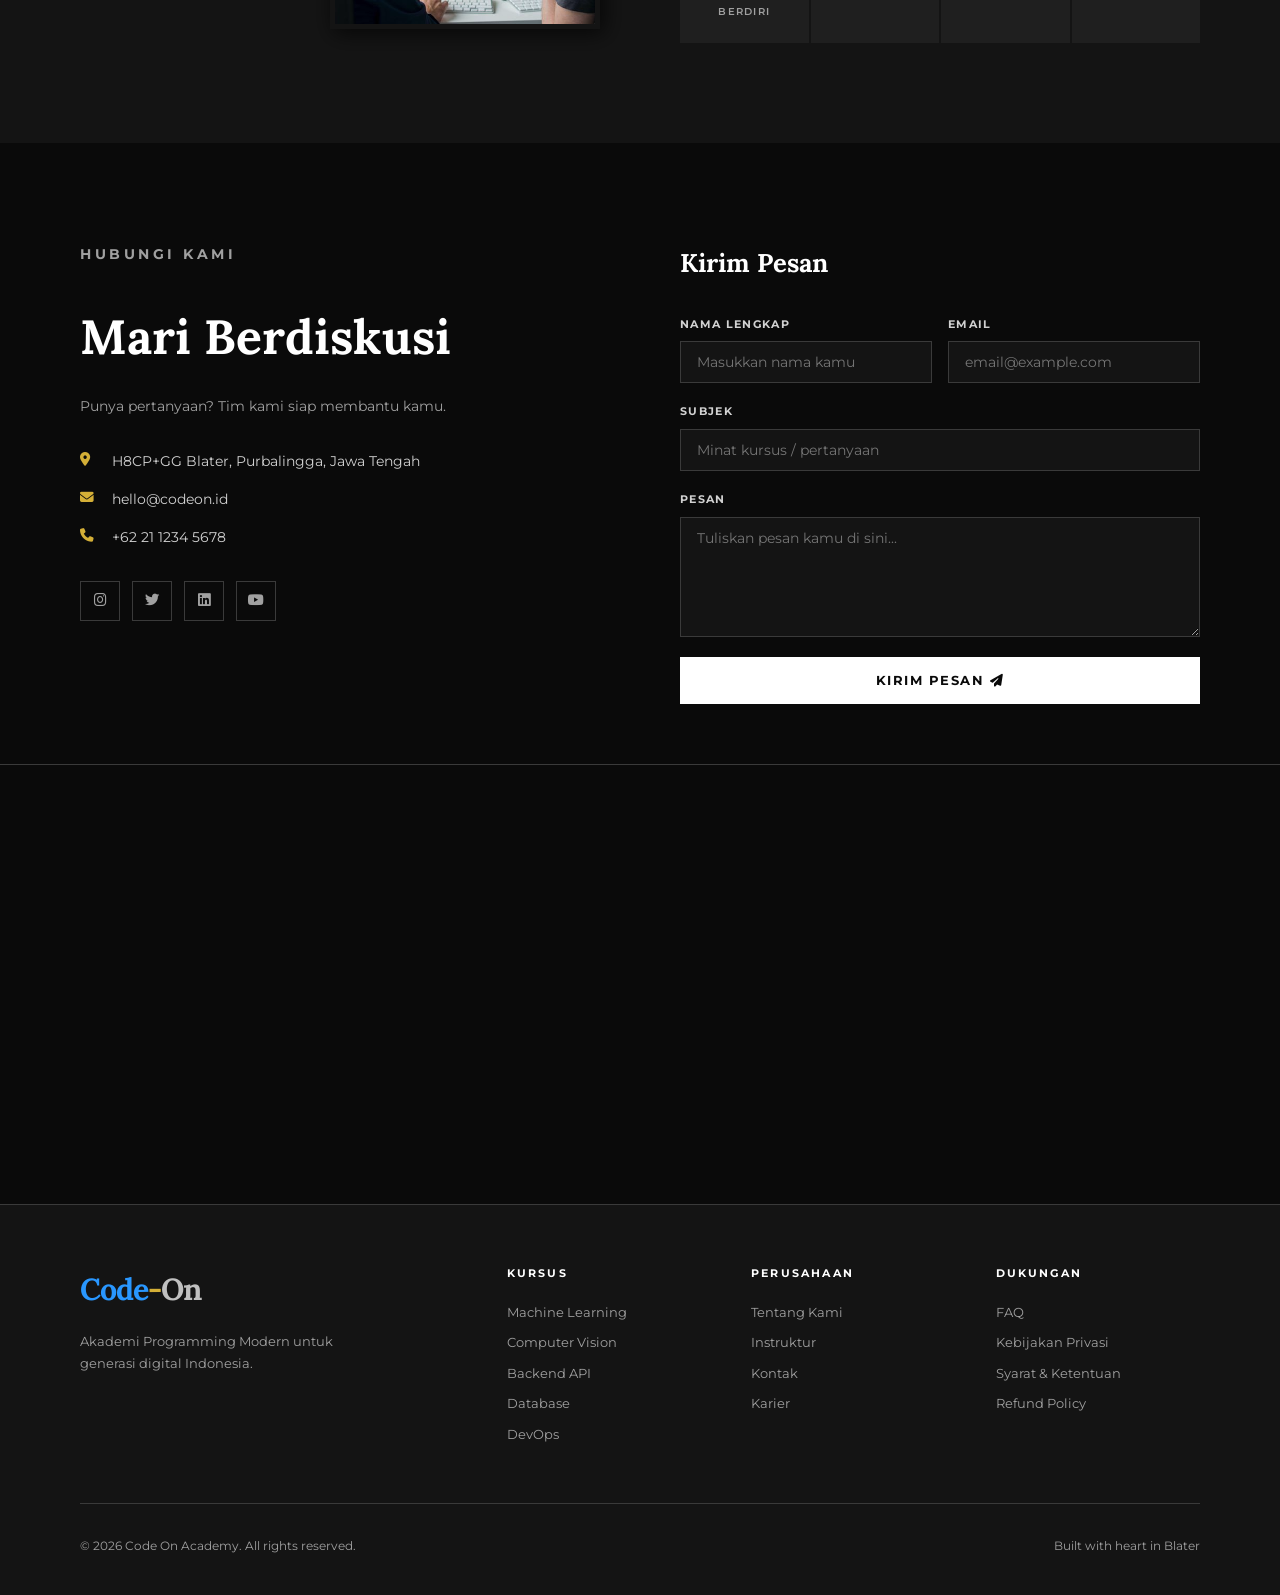
==== commit 817260b5: "Final polish" ====
--- a/index.html
+++ b/index.html
@@ -60,7 +60,12 @@
         <div class="stat-divider"></div>
         <div class="stat"><span class="stat-num">48</span><span class="stat-label">Kursus Tersedia</span></div>
         <div class="stat-divider"></div>
-        <div class="stat"><span class="stat-num">4.9★</span><span class="stat-label">Rating Rata-rata</span></div>
+        <div class="stat">
+          <div class="stat-value-wrapper">
+            <span class="stat-num">4.9</span>
+            <span class="stat-star">★</span>
+          </div>
+          <span class="stat-label">Rating </span></div>
       </div>
     </div>
     
--- a/style.css
+++ b/style.css
@@ -336,6 +336,14 @@
   margin-left: auto;
   margin-right: auto;
 }
+
+.stat-value-wrapper {
+  display: flex;
+  align-items: center; 
+  justify-content: center; 
+  gap: 4px; 
+}
+
 .hero-btns { display: flex; gap: 16px; justify-content: center; flex-wrap: wrap; margin-bottom: 64px; }
 .hero-stats { display: flex; align-items: center; justify-content: center; gap: 32px; flex-wrap: wrap; }
 .stat { display: flex; flex-direction: column; align-items: center; gap: 4px; }
@@ -344,6 +352,8 @@
 .stat-divider { width: 1px; height: 48px; background: var(--dark2); }
 .hero-scroll-hint { position: absolute; bottom: 40px; left: 50%; transform: translateX(-50%); z-index: 2; display: flex; flex-direction: column; align-items: center; gap: 8px; color: var(--grey); font-size: .65rem; letter-spacing: .2em; text-transform: uppercase; }
 .scroll-line { width: 1px; height: 48px; background: var(--grey); animation: scrollPulse 2s ease infinite; }
+.stat-star { font-family: var(--font-display); font-size: 1.6rem; font-weight: 700; color: var(--accent); }
+
 @keyframes scrollPulse {
   0%,100% { opacity: .3; transform: scaleY(1); }
   50%     { opacity: 1;  transform: scaleY(1.3); }
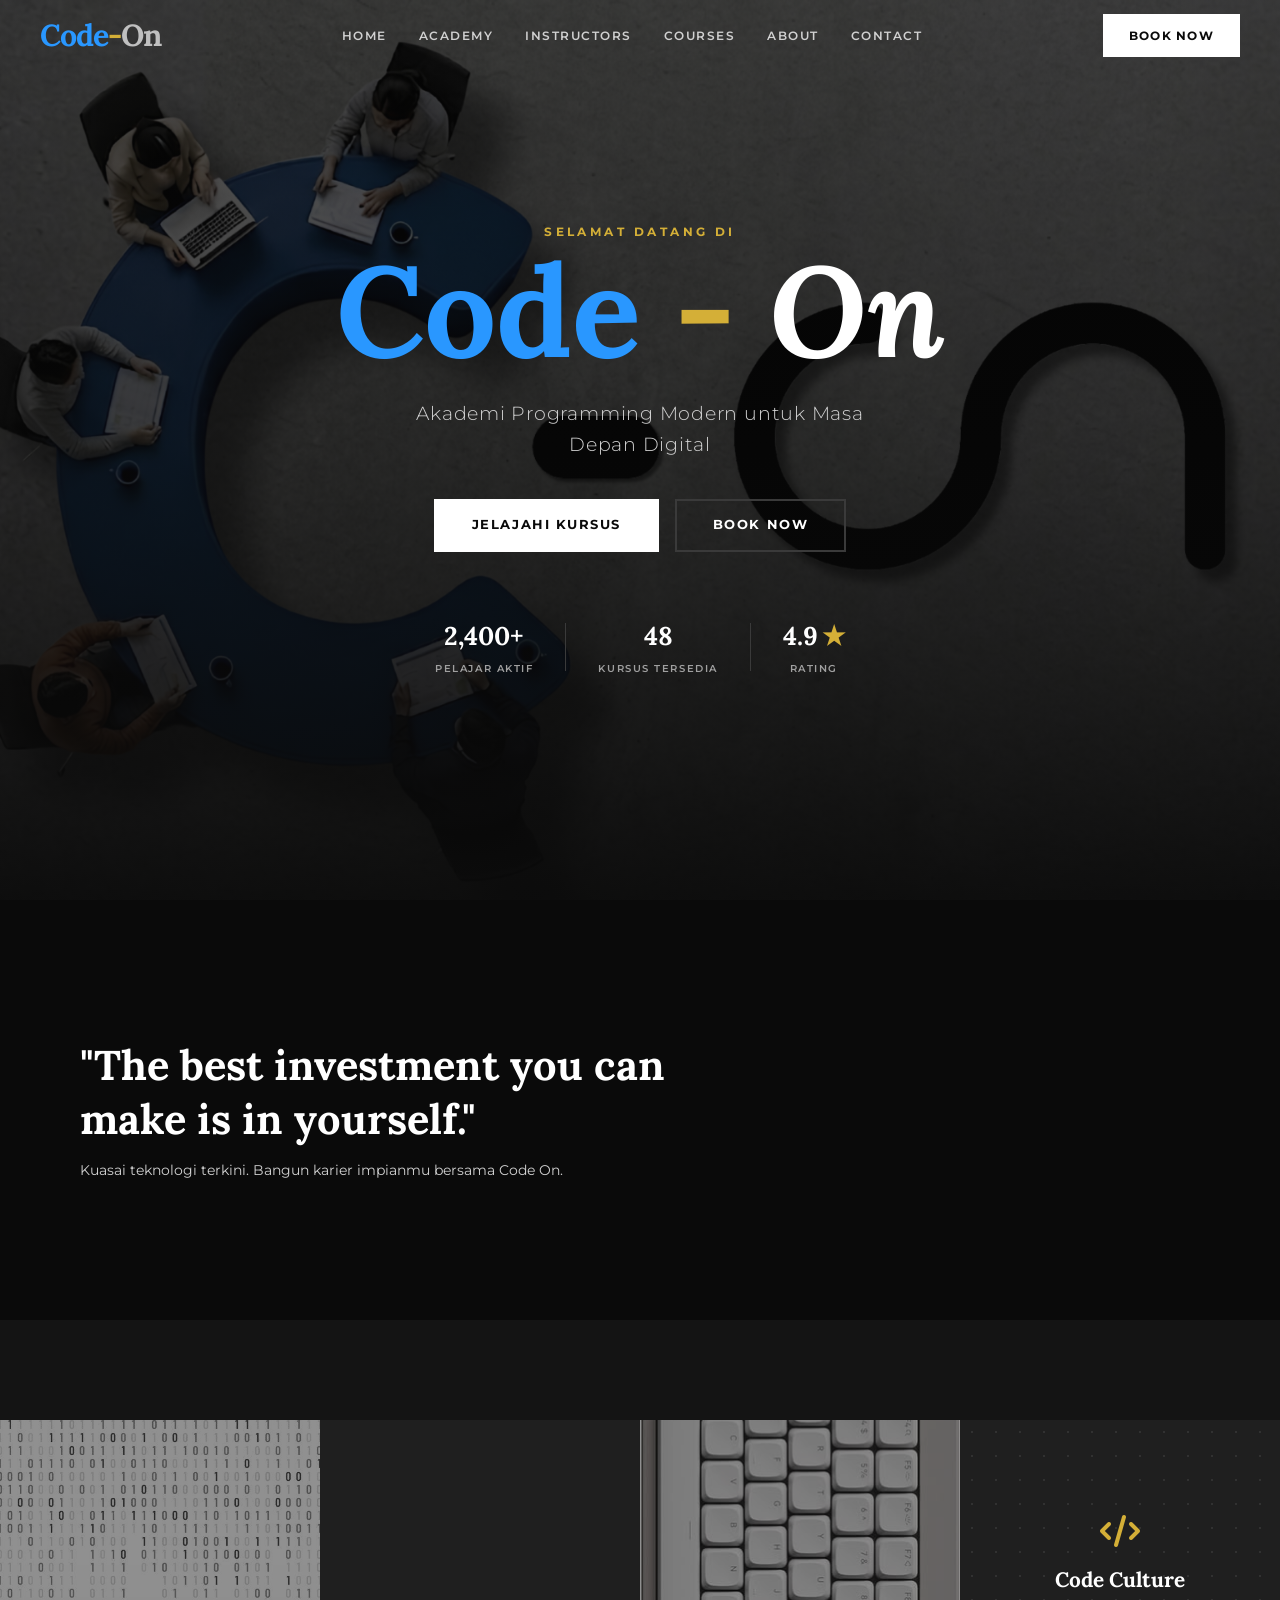
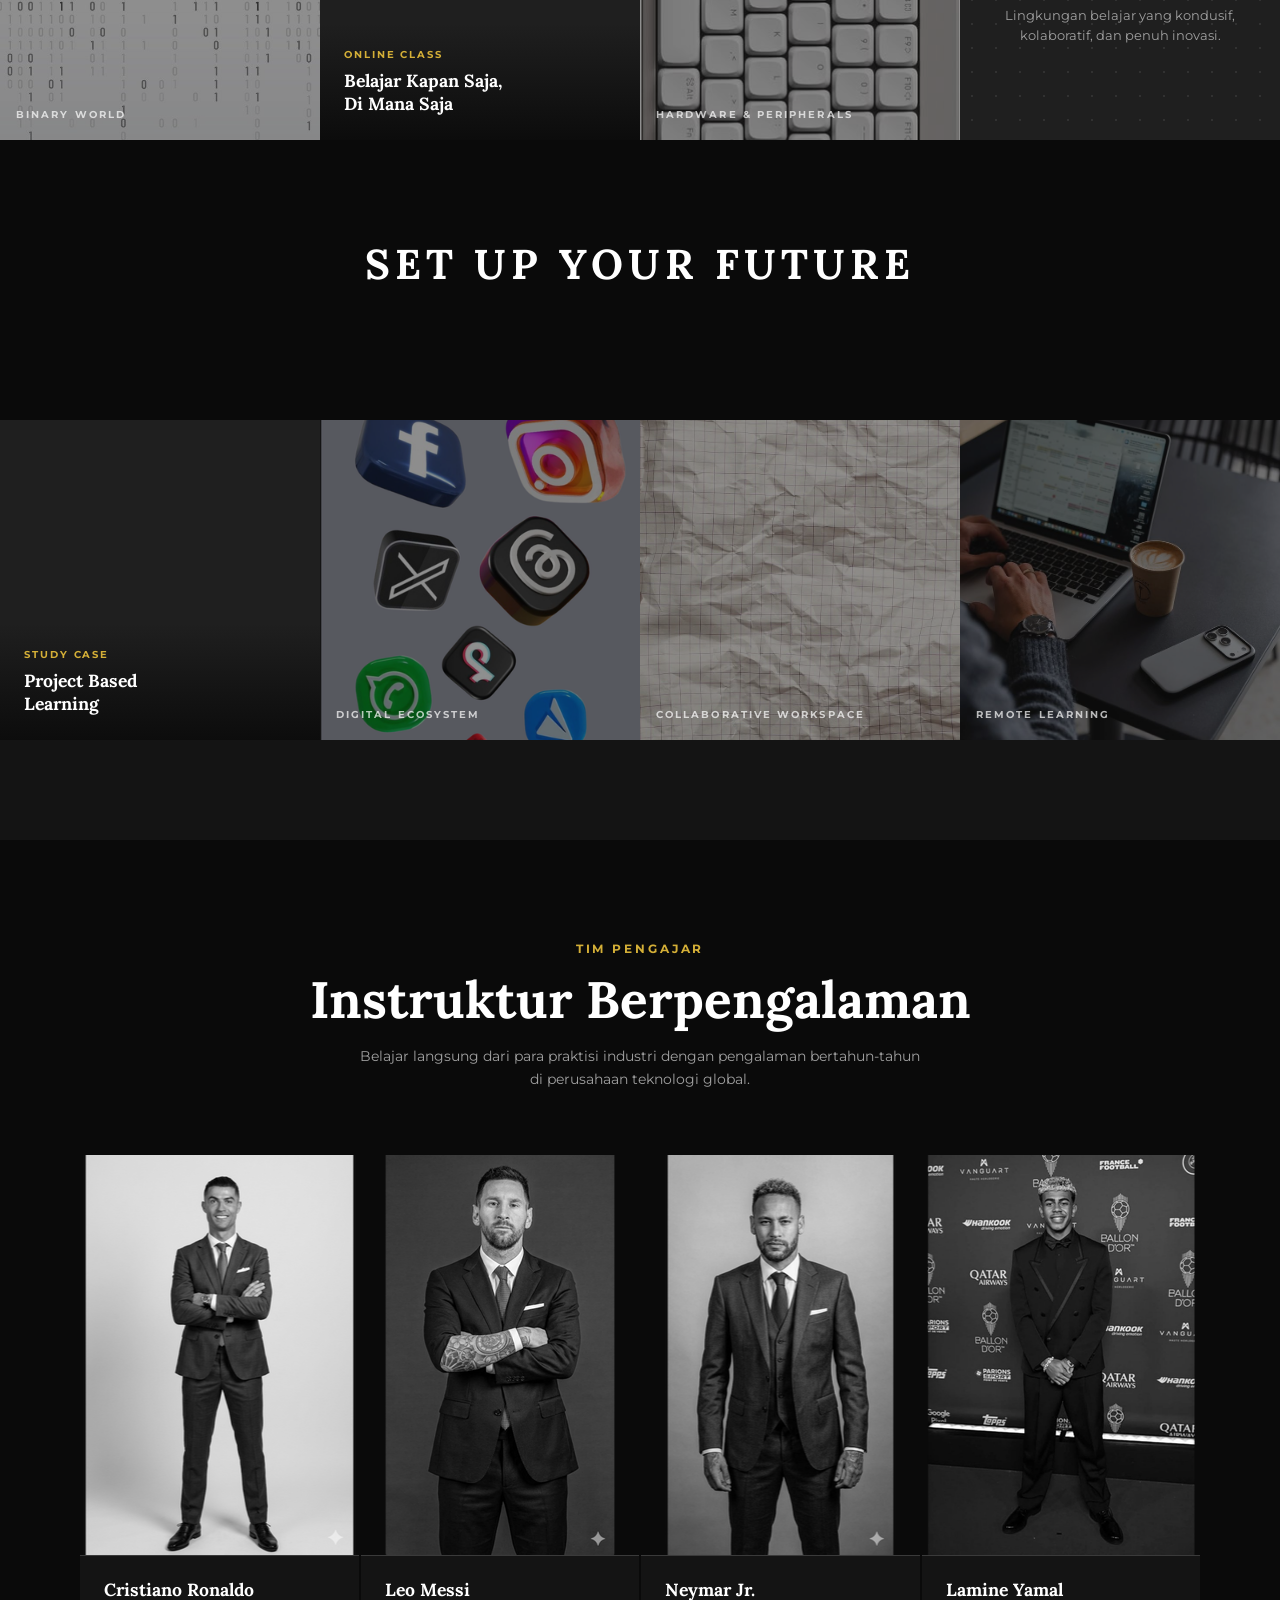
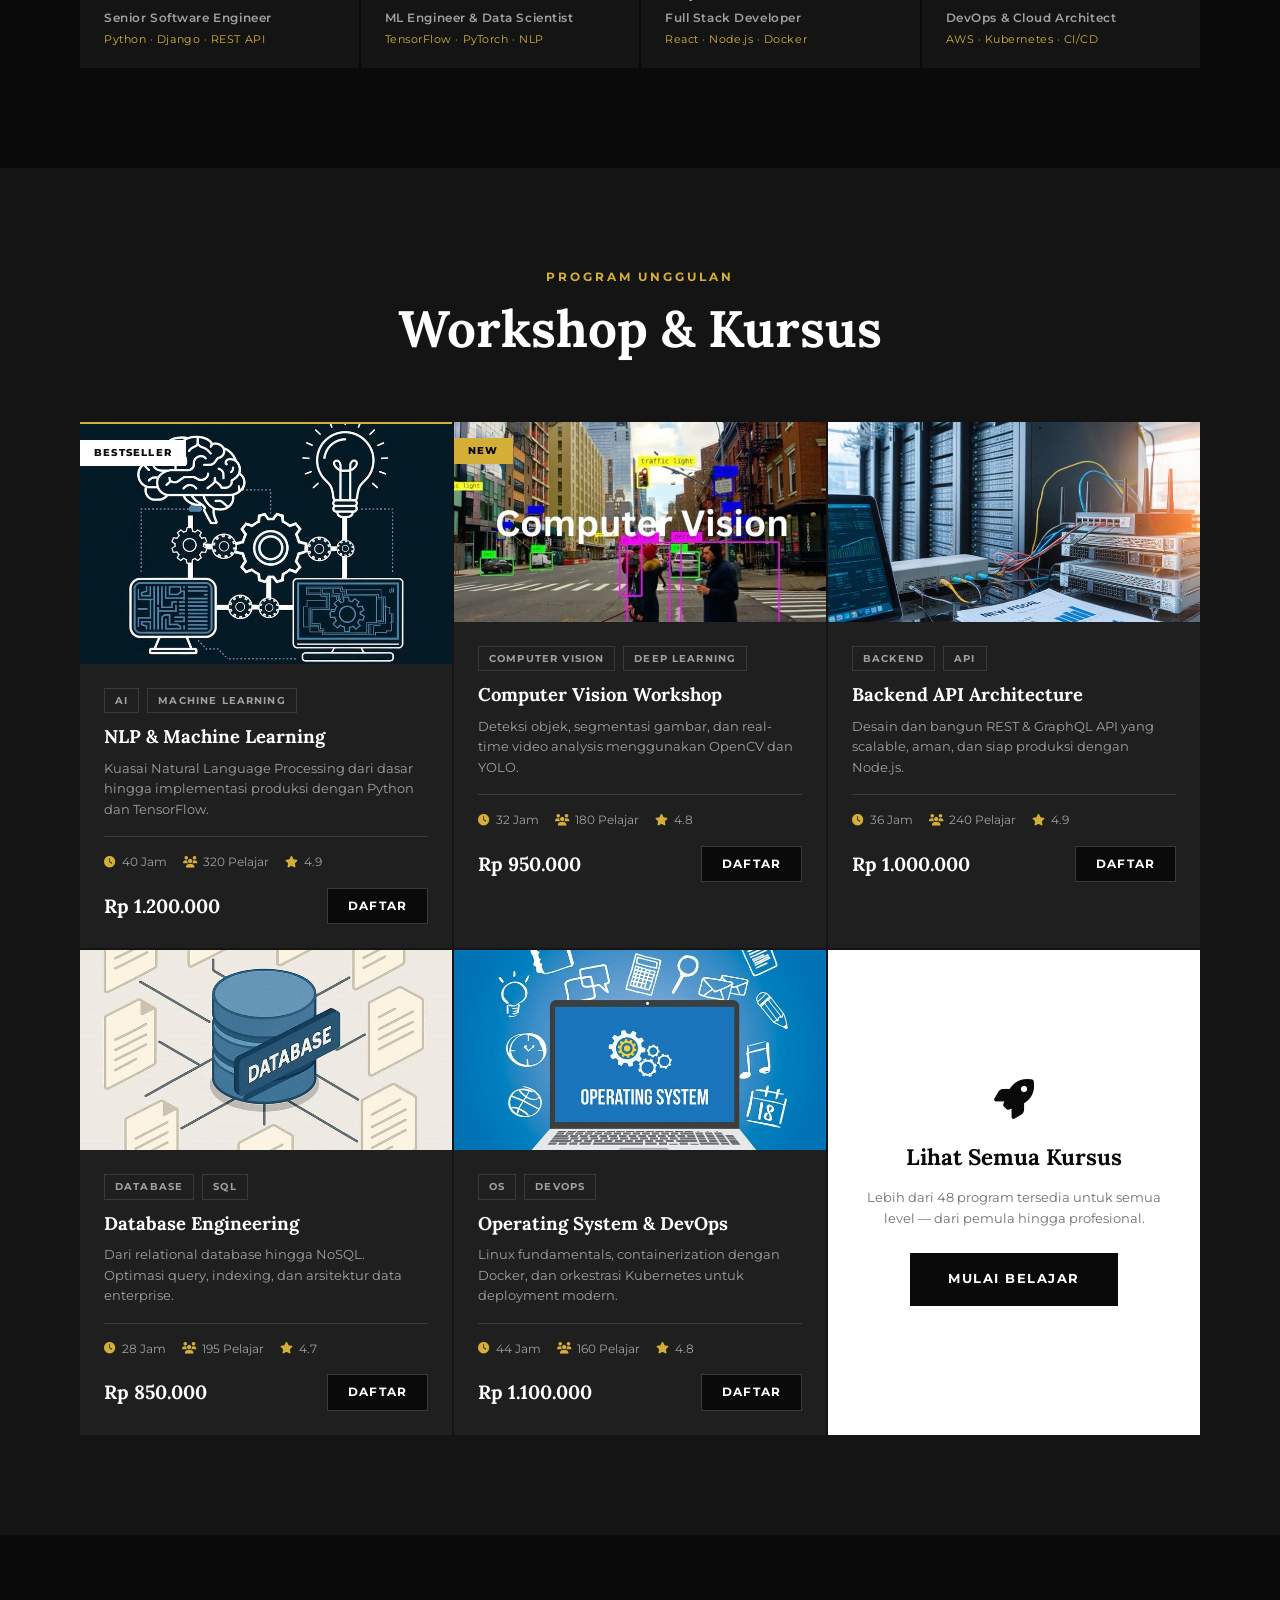
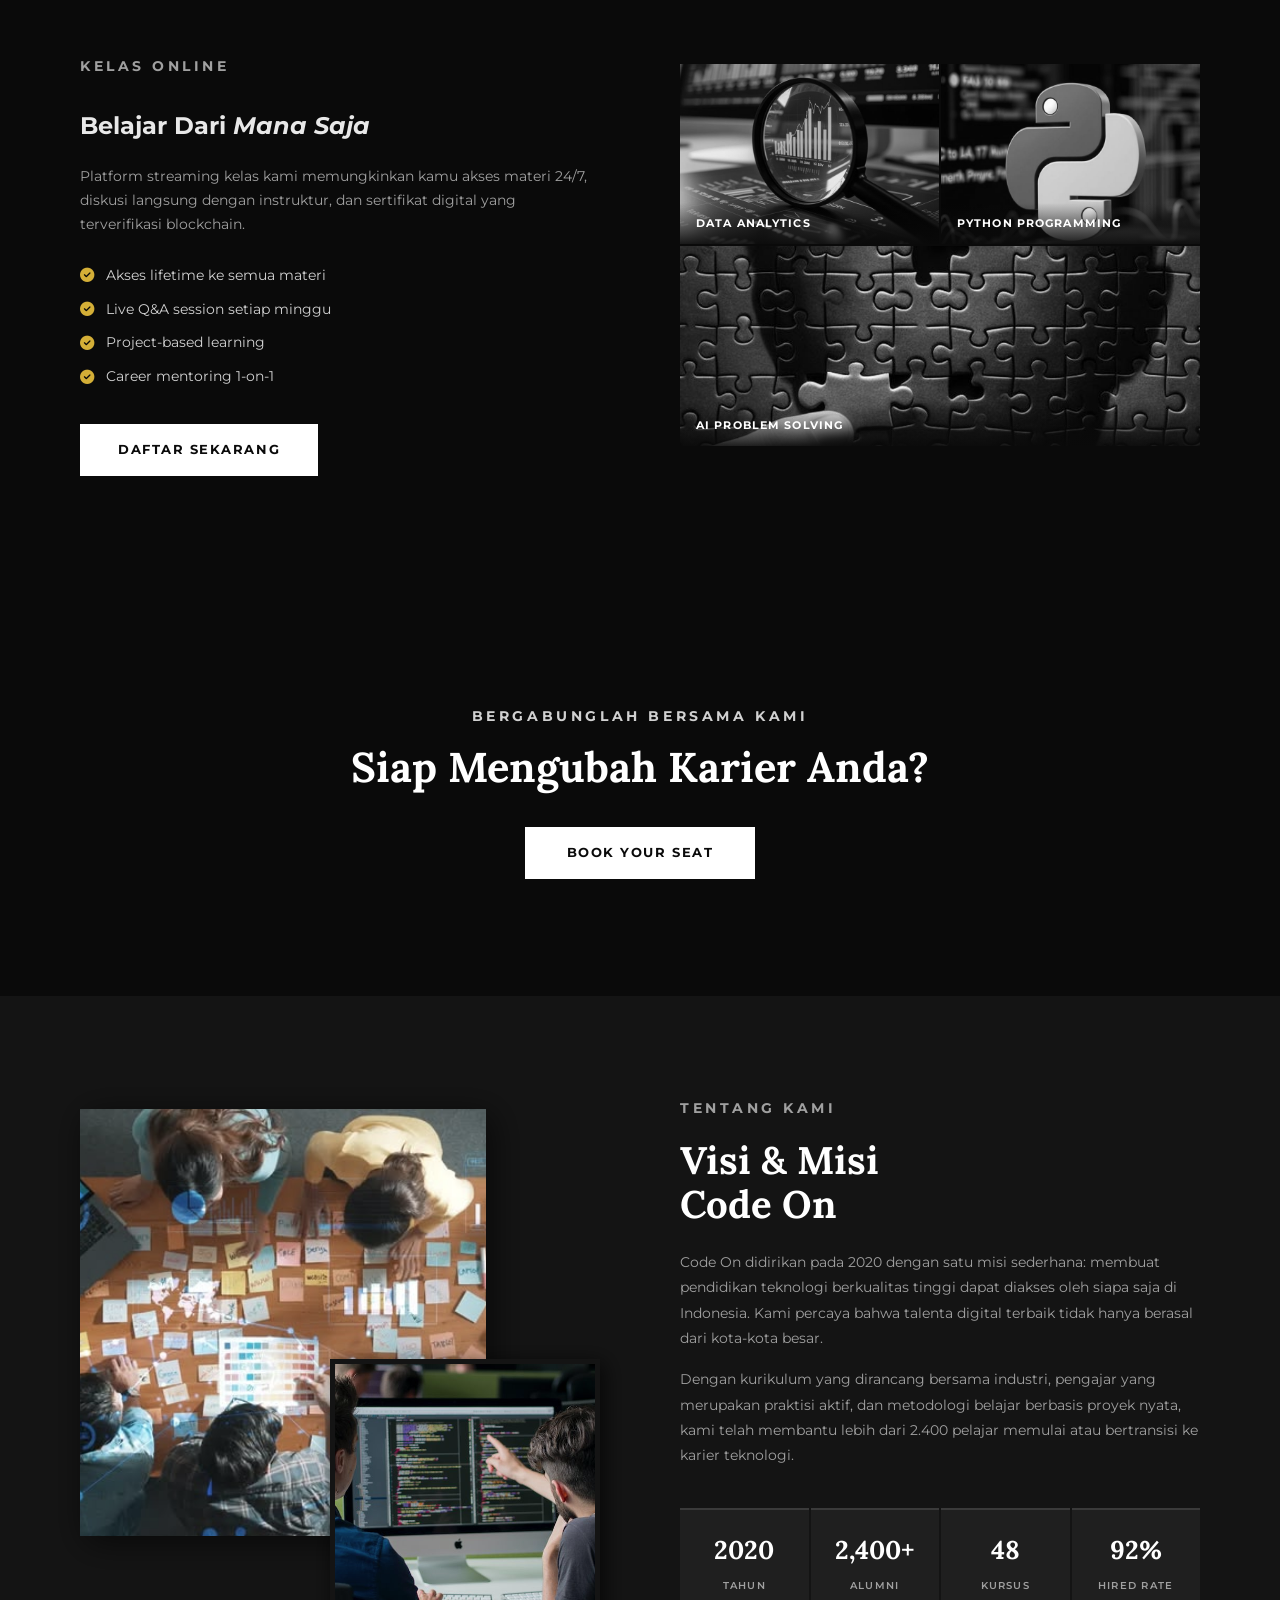
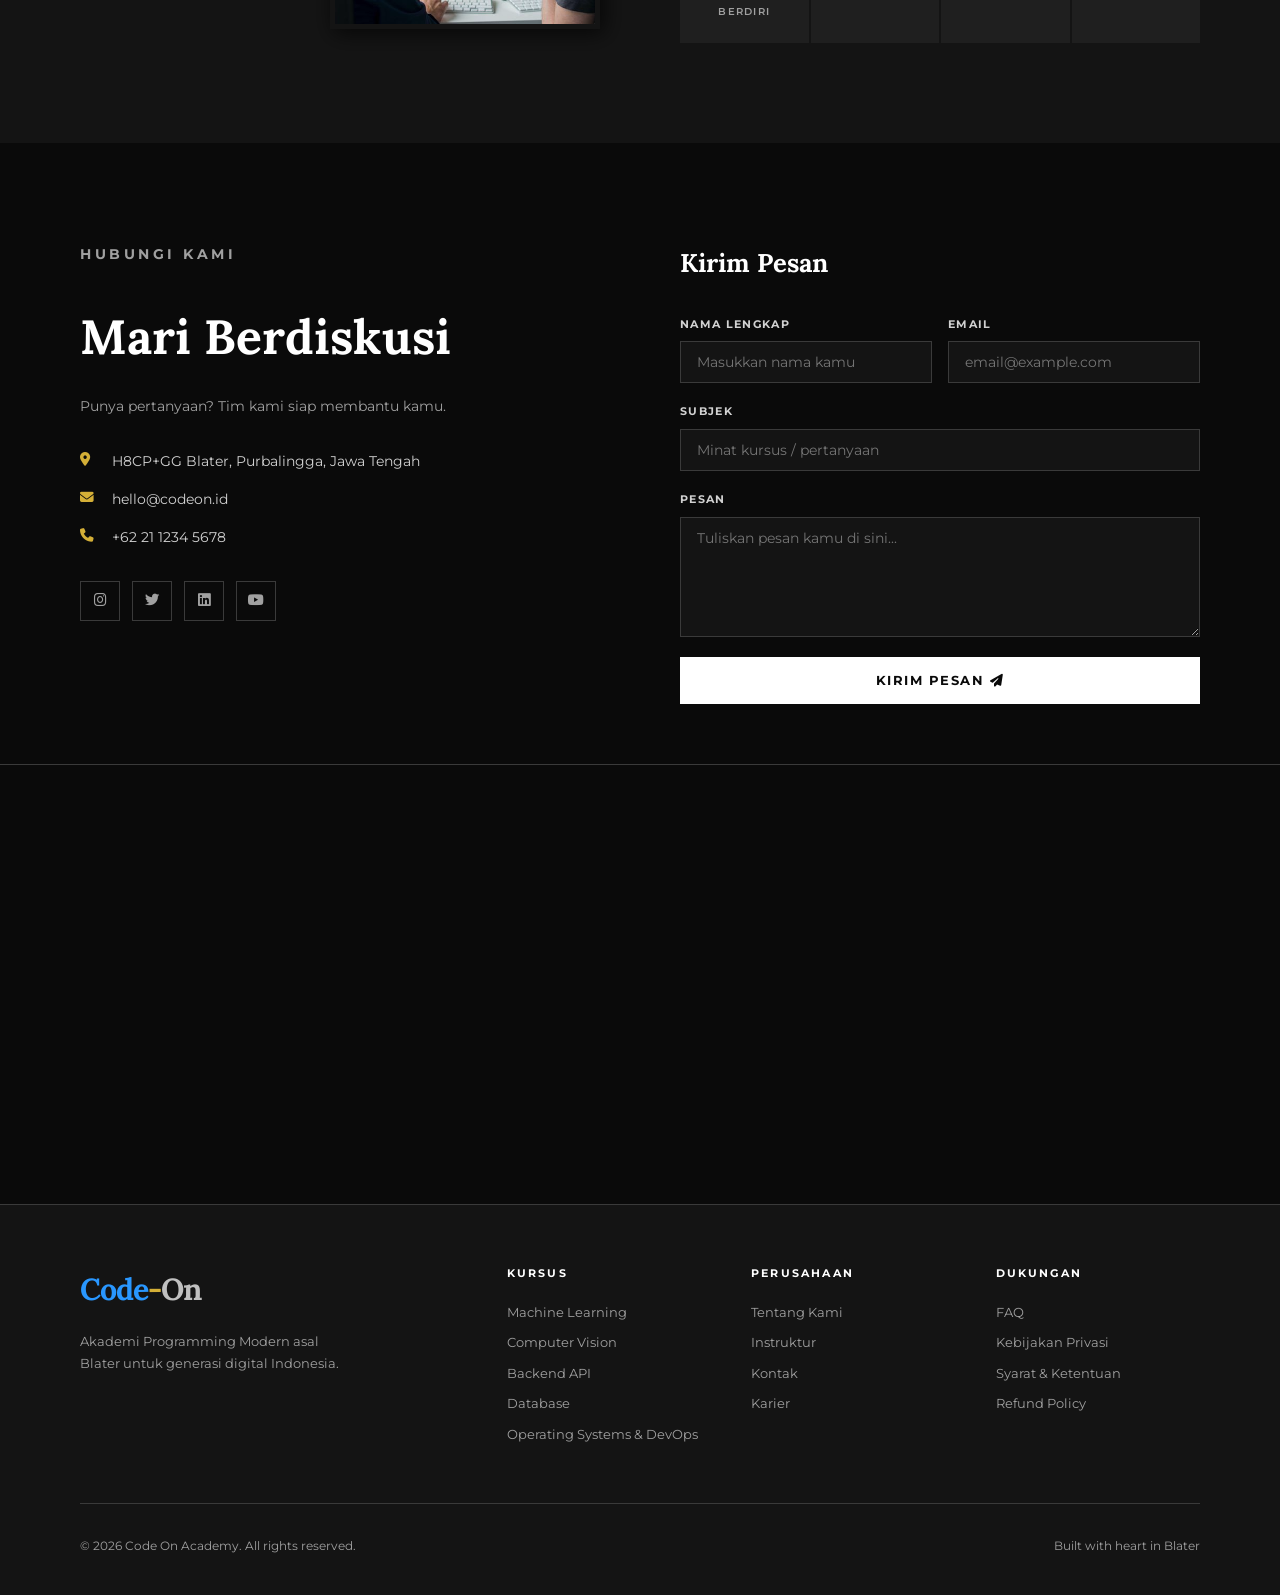
==== commit c7cfa884: "Perbaikan booking.html" ====
--- a/index.html
+++ b/index.html
@@ -479,30 +479,30 @@
     <div class="footer-top">
       <div class="footer-brand">
         <div class="logo"><span class="logo-c">Code</span><span class="logo-dash">-</span><span class="logo-on">On</span></div>
-        <p>Akademi Programming Modern untuk generasi digital Indonesia.</p>
+        <p>Akademi Programming Modern asal Blater untuk generasi digital Indonesia.</p>
       </div>
       <div class="footer-links">
         <div class="fl-col">
           <h4>Kursus</h4>
-          <a href="#">Machine Learning</a>
-          <a href="#">Computer Vision</a>
-          <a href="#">Backend API</a>
-          <a href="#">Database</a>
-          <a href="#">DevOps</a>
+          <a href="index.html#workshops">Machine Learning</a>
+          <a href="index.html#workshops">Computer Vision</a>
+          <a href="index.html#workshops">Backend API</a>
+          <a href="index.html#workshops">Database</a>
+          <a href="index.html#workshops">Operating Systems & DevOps</a>
         </div>
         <div class="fl-col">
           <h4>Perusahaan</h4>
-          <a href="#about">Tentang Kami</a>
-          <a href="#instructors">Instruktur</a>
-          <a href="#contact">Kontak</a>
-          <a href="#">Karier</a>
+          <a href="index.html#about">Tentang Kami</a>
+          <a href="index.html#instructors">Instruktur</a>
+          <a href="index.html#contact">Kontak</a>
+          <a href="index.html#careers">Karier</a>
         </div>
         <div class="fl-col">
           <h4>Dukungan</h4>
-          <a href="#">FAQ</a>
-          <a href="#">Kebijakan Privasi</a>
-          <a href="#">Syarat &amp; Ketentuan</a>
-          <a href="#">Refund Policy</a>
+          <a href="index.html#faq">FAQ</a>
+          <a href="index.html#privacy">Kebijakan Privasi</a>
+          <a href="index.html#terms">Syarat & Ketentuan</a>
+          <a href="index.html#refund">Refund Policy</a>
         </div>
       </div>
     </div>
--- a/style.css
+++ b/style.css
@@ -429,7 +429,6 @@
 
 /* Image cells */
 .img-placeholder { width: 100%; height: 100%; background-size: cover; background-position: center; position: relative; transition: transform .6s ease; }
-.mosaic-cell:hover .img-placeholder { transform: scale(1.04); }
 .img-overlay { position: absolute; inset: 0; background: rgba(10,10,10,.45); transition: background .4s; }
 .mosaic-cell:hover .img-overlay { background: rgba(10,10,10,.2); }
 .img-caption { position: absolute; bottom: 16px; left: 16px; font-size: .65rem; font-weight: 700; letter-spacing: .2em; text-transform: uppercase; color: rgba(255,255,255,.7); z-index: 2; }
@@ -624,7 +623,7 @@
 .form-row { display: grid; grid-template-columns: 1fr 1fr; gap: 16px; }
 .form-group { display: flex; flex-direction: column; gap: 8px; margin-bottom: 20px; }
 .form-group label { font-size: .7rem; font-weight: 700; letter-spacing: .12em; text-transform: uppercase; color: var(--light-grey); }
-.form-group input, .form-group select, .form-group textarea { background: var(--black2); border: 1px solid var(--dark2); color: var(--off-white); padding: 12px 16px; font-size: .85rem; outline: none; transition: border-color .2s; -webkit-appearance: none; }
+.form-group input, .form-group select, .form-group textarea { background: var(--black2); border: 1px solid var(--dark2); color: var(--off-white); padding: 12px 16px; font-size: .85rem; outline: none; transition: border-color .2s; -webkit-appearance: none; appearance: none;}
 .form-group input:focus, .form-group select:focus, .form-group textarea:focus { border-color: var(--pure-white); }
 .form-group textarea { resize: vertical; min-height: 120px; }
 .form-group small { font-size: .72rem; color: var(--mid); }
